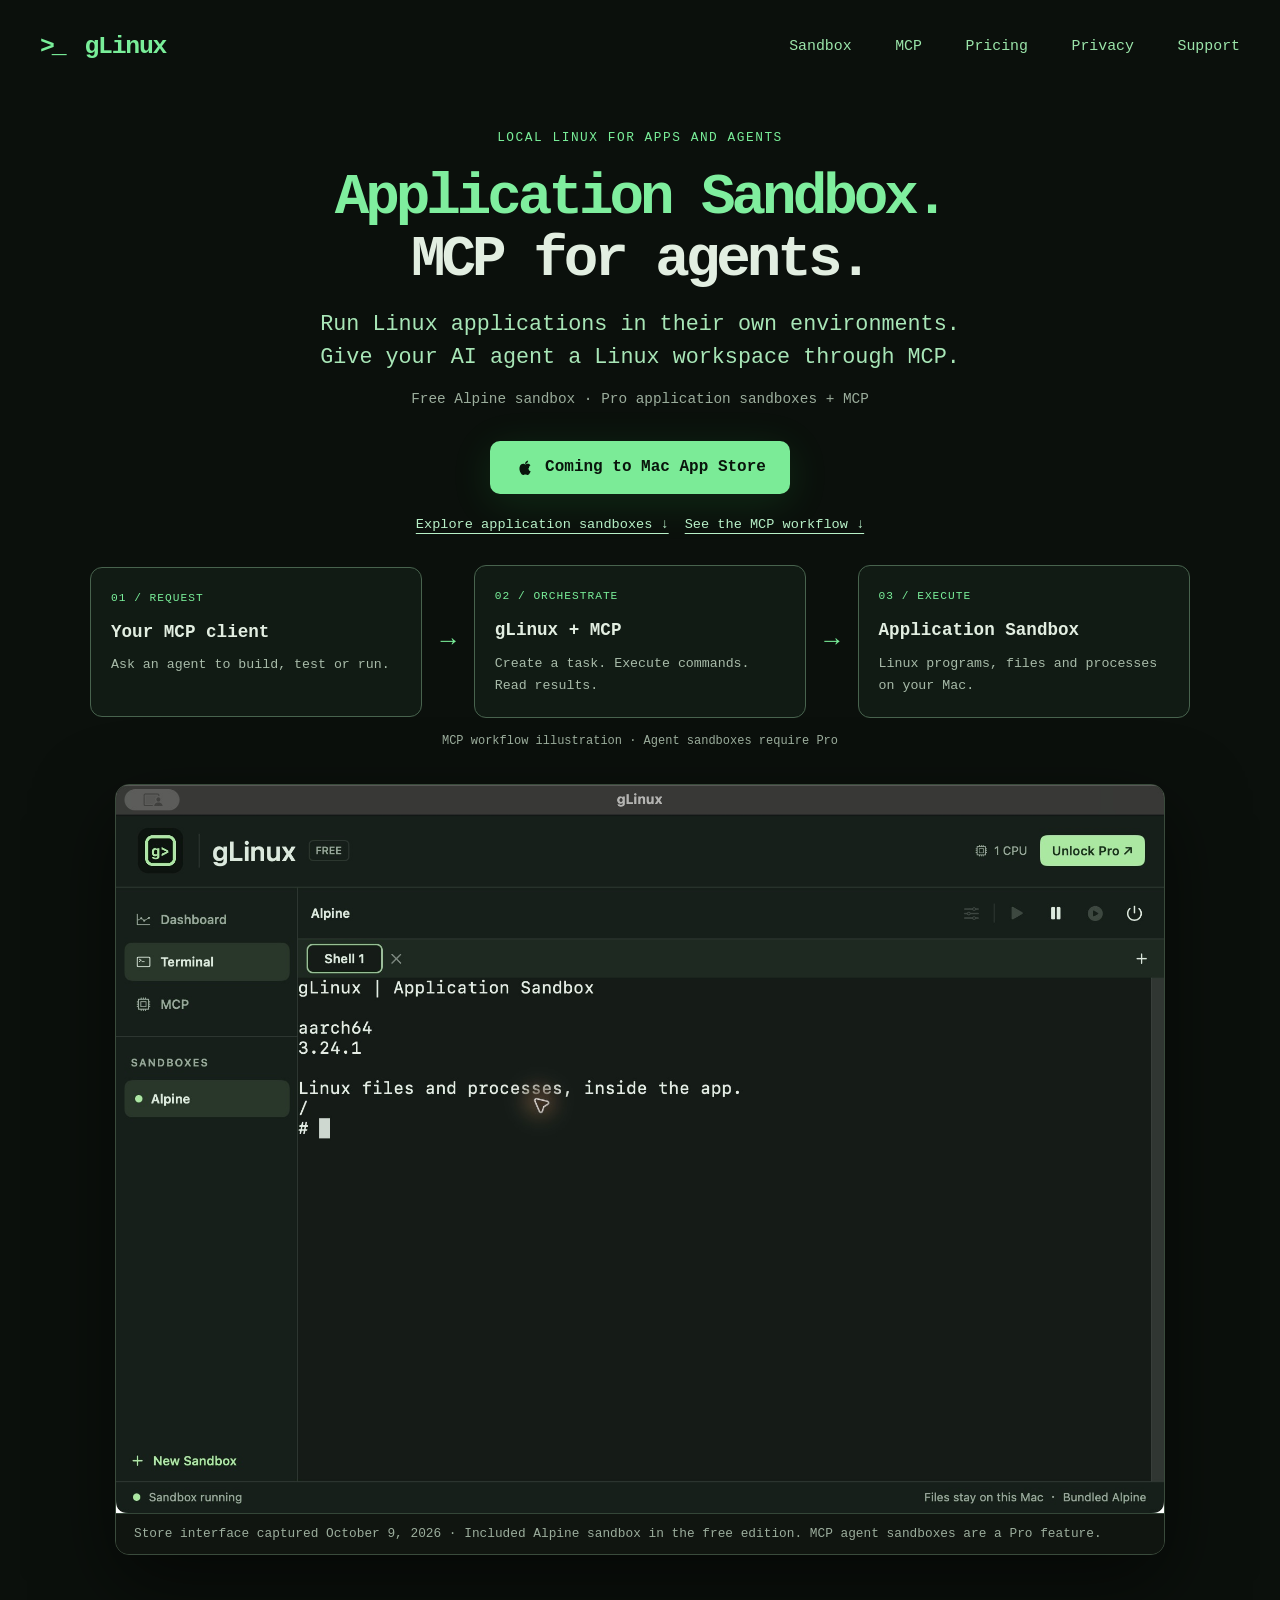
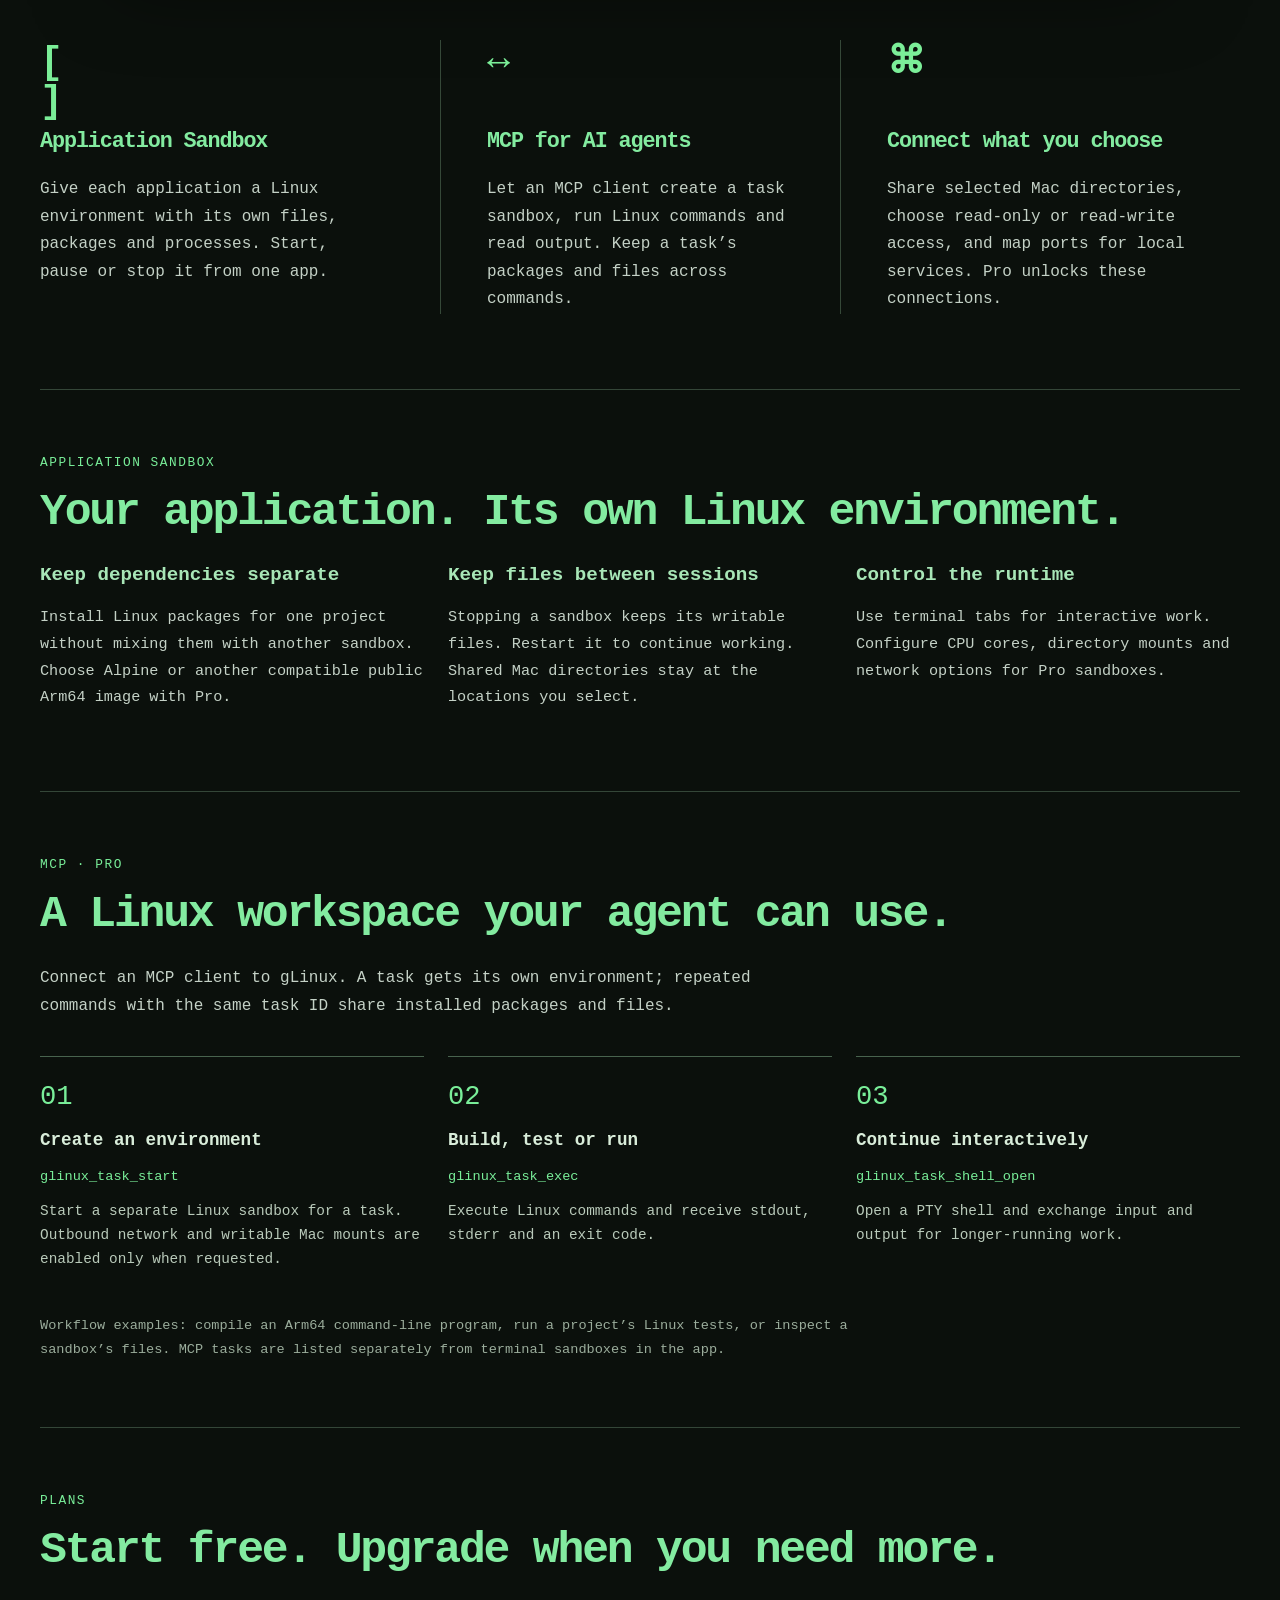
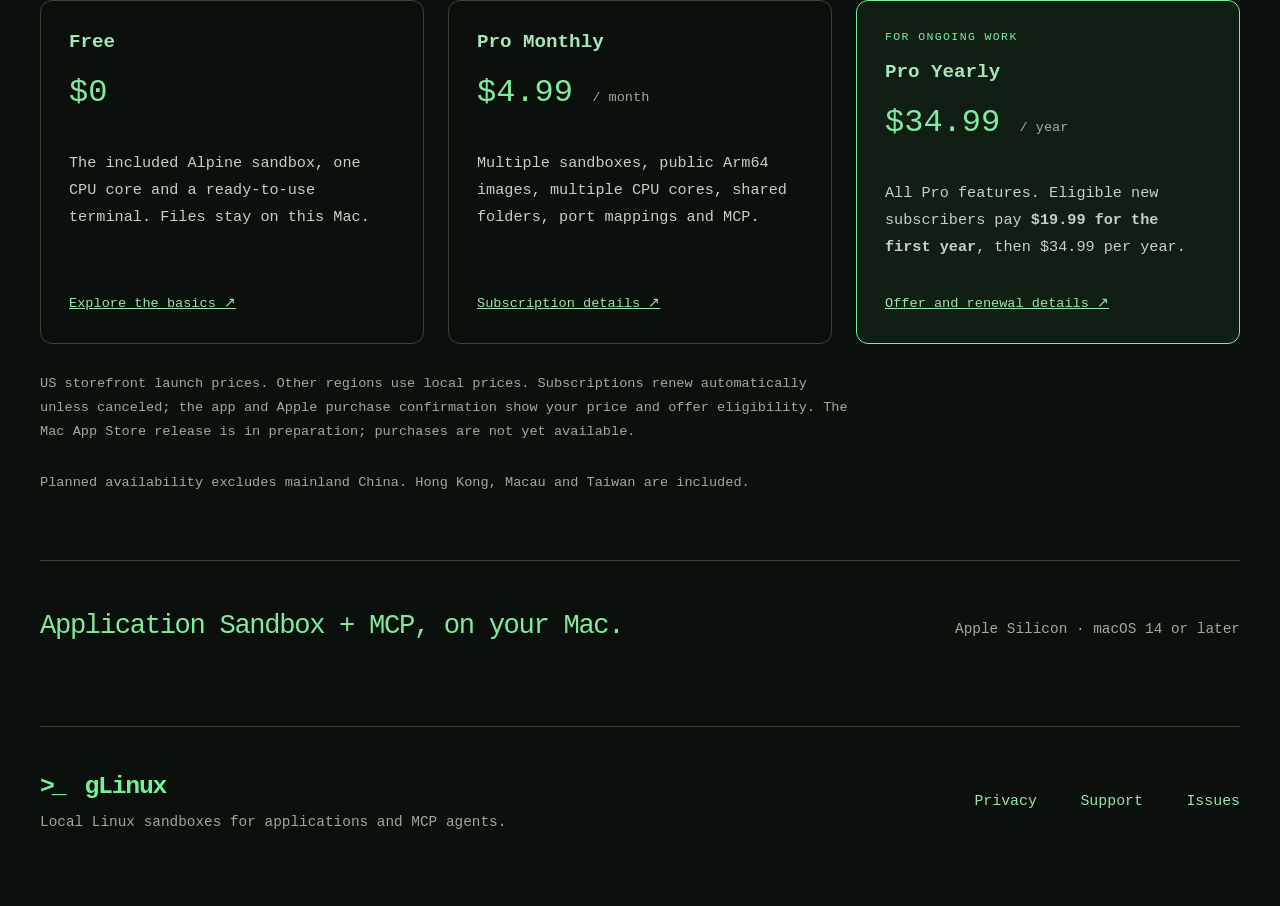
==== index.html @ 3599e4b2 "Highlight application sandboxes and MCP with a current Store screenshot" ====
<!doctype html>
<html lang="en">
<head>
  <meta charset="utf-8">
  <meta name="viewport" content="width=device-width, initial-scale=1">
  <meta name="description" content="Run Linux applications in local sandboxes on your Mac. Connect AI agents through MCP to create environments, execute commands and inspect results.">
  <meta property="og:title" content="gLinux — Application Sandbox + MCP">
  <meta property="og:description" content="Application Sandbox + MCP. Local Linux environments for your applications and AI agents.">
  <meta property="og:type" content="website">
  <meta property="og:image" content="https://sirouni.github.io/glinux-legal/assets/glinux-sandbox-20261009.jpg">
  <title>gLinux — Application Sandbox + MCP</title>
  <link rel="icon" href="assets/glinux-icon.png">
  <link rel="stylesheet" href="landing.css">
</head>
<body>
  <a class="skip" href="#main">Skip to content</a>
  <header class="site-header wrap">
    <a class="brand" href="./" aria-label="gLinux home"><span class="prompt" aria-hidden="true">&gt;_</span> gLinux</a>
    <nav aria-label="Main navigation">
      <a href="#sandbox">Sandbox</a>
      <a href="#mcp">MCP</a>
      <a href="#pricing">Pricing</a>
      <a href="privacy.html">Privacy</a>
      <a href="support.html">Support</a>
    </nav>
  </header>
  <main id="main">
    <section class="hero wrap" aria-labelledby="hero-title">
      <p class="eyebrow">LOCAL LINUX FOR APPS AND AGENTS</p>
      <h1 id="hero-title">Application Sandbox.<br><span class="mcp-emphasis">MCP for agents.</span></h1>
      <p class="hero-subtitle">Run Linux applications in their own environments.<br>Give your AI agent a Linux workspace through MCP.</p>
      <p class="hero-note">Free Alpine sandbox · Pro application sandboxes + MCP</p>
      <span class="store-status" aria-label="Coming to Mac App Store"><svg viewBox="0 0 24 24" aria-hidden="true"><path fill="currentColor" d="M17.1 12.5c0-2 1.6-3 1.7-3.1-.9-1.4-2.4-1.6-2.9-1.6-1.2-.1-2.2.7-2.8.7-.7 0-1.7-.7-2.7-.7-1.4 0-2.8.9-3.5 2.2-1.5 2.6-.4 6.5 1 8.6.7 1 1.5 2 2.5 2 .9 0 1.2-.6 2.6-.6s1.6.6 2.6.6 1.7-.9 2.3-1.9c.8-1.1 1.1-2.2 1.1-2.3-1.5-.6-2.5-2-2.5-3.9ZM15.1 6.6c.6-.7 1.1-1.7 1-2.6-.9.1-1.9.7-2.5 1.4-.6.7-1.1 1.6-1 2.5.9.1 1.9-.5 2.5-1.3Z"/></svg>Coming to Mac App Store</span>
      <div class="hero-actions"><a href="#sandbox">Explore application sandboxes ↓</a><a href="#mcp">See the MCP workflow ↓</a></div>
      <div class="workflow" role="img" aria-label="An MCP client sends requests to gLinux, which runs commands in a task's Linux application sandbox and returns output.">
        <div class="workflow-node"><span>01 / REQUEST</span><strong>Your MCP client</strong><p>Ask an agent to build, test or run.</p></div>
        <span class="workflow-arrow" aria-hidden="true">→</span>
        <div class="workflow-node"><span>02 / ORCHESTRATE</span><strong>gLinux + MCP</strong><p>Create a task. Execute commands. Read results.</p></div>
        <span class="workflow-arrow" aria-hidden="true">→</span>
        <div class="workflow-node"><span>03 / EXECUTE</span><strong>Application Sandbox</strong><p>Linux programs, files and processes on your Mac.</p></div>
      </div>
      <p class="workflow-caption">MCP workflow illustration · Agent sandboxes require Pro</p>
      <figure class="product-window"><img src="assets/glinux-sandbox-20261009.jpg" width="1980" height="1376" alt="gLinux Store interface captured October 9, 2026, with a running Alpine sandbox, terminal tabs, MCP navigation and Linux command output"><figcaption>Store interface captured October 9, 2026 · Included Alpine sandbox in the free edition. MCP agent sandboxes are a Pro feature.</figcaption></figure>
    </section>
    <section id="features" class="features wrap" aria-label="Core capabilities">
      <article><span class="feature-icon" aria-hidden="true">[ ]</span><h2>Application Sandbox</h2><p>Give each application a Linux environment with its own files, packages and processes. Start, pause or stop it from one app.</p></article>
      <article><span class="feature-icon" aria-hidden="true">↔</span><h2>MCP for AI agents</h2><p>Let an MCP client create a task sandbox, run Linux commands and read output. Keep a task’s packages and files across commands.</p></article>
      <article><span class="feature-icon" aria-hidden="true">⌘</span><h2>Connect what you choose</h2><p>Share selected Mac directories, choose read-only or read-write access, and map ports for local services. Pro unlocks these connections.</p></article>
    </section>
    <section id="sandbox" class="section wrap" aria-labelledby="sandbox-title">
      <p class="eyebrow">APPLICATION SANDBOX</p><h2 id="sandbox-title">Your application. Its own Linux environment.</h2>
      <div class="pro-grid">
        <article><h3>Keep dependencies separate</h3><p>Install Linux packages for one project without mixing them with another sandbox. Choose Alpine or another compatible public Arm64 image with Pro.</p></article>
        <article><h3>Keep files between sessions</h3><p>Stopping a sandbox keeps its writable files. Restart it to continue working. Shared Mac directories stay at the locations you select.</p></article>
        <article><h3>Control the runtime</h3><p>Use terminal tabs for interactive work. Configure CPU cores, directory mounts and network options for Pro sandboxes.</p></article>
      </div>
    </section>
    <section id="mcp" class="section wrap" aria-labelledby="mcp-title">
      <p class="eyebrow">MCP · PRO</p><h2 id="mcp-title">A Linux workspace your agent can use.</h2>
      <p class="section-intro">Connect an MCP client to gLinux. A task gets its own environment; repeated commands with the same task ID share installed packages and files.</p>
      <ol class="mcp-steps">
        <li><strong>Create an environment</strong><code>glinux_task_start</code><p>Start a separate Linux sandbox for a task. Outbound network and writable Mac mounts are enabled only when requested.</p></li>
        <li><strong>Build, test or run</strong><code>glinux_task_exec</code><p>Execute Linux commands and receive stdout, stderr and an exit code.</p></li>
        <li><strong>Continue interactively</strong><code>glinux_task_shell_open</code><p>Open a PTY shell and exchange input and output for longer-running work.</p></li>
      </ol>
      <p class="section-note">Workflow examples: compile an Arm64 command-line program, run a project’s Linux tests, or inspect a sandbox’s files. MCP tasks are listed separately from terminal sandboxes in the app.</p>
    </section>
    <section id="pricing" class="section wrap" aria-labelledby="pricing-title">
      <p class="eyebrow">PLANS</p>
      <h2 id="pricing-title">Start free. Upgrade when you need more.</h2>
      <div class="plans">
        <article class="plan"><h3>Free</h3><p class="price">$0</p><p>The included Alpine sandbox, one CPU core and a ready-to-use terminal. Files stay on this Mac.</p><a href="support.html">Explore the basics ↗</a></article>
        <article class="plan"><h3>Pro Monthly</h3><p class="price">$4.99 <span>/ month</span></p><p>Multiple sandboxes, public Arm64 images, multiple CPU cores, shared folders, port mappings and MCP.</p><a href="support.html#subscriptions">Subscription details ↗</a></article>
        <article class="plan recommended"><p class="eyebrow">FOR ONGOING WORK</p><h3>Pro Yearly</h3><p class="price">$34.99 <span>/ year</span></p><p>All Pro features. Eligible new subscribers pay <strong>$19.99 for the first year</strong>, then $34.99 per year.</p><a href="support.html#subscriptions">Offer and renewal details ↗</a></article>
      </div>
      <p class="section-note">US storefront launch prices. Other regions use local prices. Subscriptions renew automatically unless canceled; the app and Apple purchase confirmation show your price and offer eligibility. The Mac App Store release is in preparation; purchases are not yet available.</p>
      <p class="section-note">Planned availability excludes mainland China. Hong Kong, Macau and Taiwan are included.</p>
    </section>

    <section class="closing wrap"><p>Application Sandbox + MCP, on your Mac.</p><span>Apple Silicon · macOS 14 or later</span></section>
  </main>
  <footer class="footer wrap"><div><a class="brand" href="./"><span class="prompt" aria-hidden="true">&gt;_</span> gLinux</a><p>Local Linux sandboxes for applications and MCP agents.</p></div><nav aria-label="Footer navigation"><a href="privacy.html">Privacy</a><a href="support.html">Support</a><a href="https://github.com/sirouni/glinux-legal/issues">Issues</a></nav></footer>
</body>
</html>
---- landing.css ----
:root{color-scheme:dark;font-family:ui-monospace,SFMono-Regular,Menlo,Monaco,Consolas,"Liberation Mono",monospace;background:#0b100c;color:#e2eee1;scroll-behavior:smooth}*{box-sizing:border-box}body{margin:0;min-width:320px}a{color:inherit}a:focus-visible{outline:2px solid #76ec94;outline-offset:5px;border-radius:2px}.wrap{width:min(1320px,calc(100% - 80px));margin-inline:auto}.skip{position:absolute;top:-100px;left:16px;z-index:10;background:#7dec97;color:#0b100c;padding:10px}.skip:focus{top:16px}.site-header{height:92px;display:flex;align-items:center;justify-content:space-between}.brand{font-size:1.55rem;font-weight:800;letter-spacing:-.05em;text-decoration:none;color:#79ee99;white-space:nowrap}.prompt{letter-spacing:-.13em;margin-right:.3em}.site-header nav,.footer nav{display:flex;gap:clamp(22px,3.4vw,54px);align-items:center}.site-header nav a,.footer nav a{color:#9be5aa;text-decoration:none;font-size:.93rem}.site-header nav a:hover,.footer nav a:hover{text-decoration:underline}.hero{text-align:center;padding-top:104px}.hero h1{color:#7fee9e;font-size:clamp(3.2rem,6vw,6rem);line-height:1.08;letter-spacing:-.07em;margin:0;font-weight:800}.hero-subtitle{color:#a8e6b7;font-size:clamp(1.05rem,1.7vw,1.5rem);line-height:1.5;margin:24px 0 35px}.store-status{display:inline-flex;align-items:center;gap:10px;padding:16px 24px;border-radius:10px;background:#7beb97;color:#09150c;font-size:1rem;font-weight:700;box-shadow:0 8px 40px #2cdc5422}.store-status svg{width:21px;height:21px}.product-window{margin:64px auto 0;width:min(1050px,100%);border:1px solid #3a4b3c;border-radius:14px;overflow:hidden;background:#201e19;box-shadow:0 28px 80px #0008}.product-window img{display:block;width:100%;height:auto}.features{display:grid;grid-template-columns:repeat(3,1fr);gap:0;margin-top:130px;margin-bottom:120px}.features article{padding:4px 46px 0 0;min-height:265px}.features article+article{border-left:1px solid #354838;padding-left:46px}.feature-icon{display:block;width:52px;height:52px;color:#7bee98;font-size:2.4rem;line-height:1;font-weight:700;margin-bottom:33px}.feature-icon.apple{font-family:-apple-system,BlinkMacSystemFont,sans-serif}.features h2{font-size:clamp(1.3rem,1.7vw,1.8rem);line-height:1.2;color:#83eba0;letter-spacing:-.05em;margin:0 0 21px}.features p{color:#c4d1c6;font-size:1rem;line-height:1.72;margin:0;max-width:34ch}.closing{border-top:1px solid #344638;padding:49px 0 85px;display:flex;justify-content:space-between;align-items:baseline;gap:20px}.closing p{font-size:1.7rem;letter-spacing:-.05em;color:#82e99d;margin:0}.closing span{color:#9bad9c;font-size:.9rem}.footer{border-top:1px solid #344638;padding:45px 0 75px;display:flex;justify-content:space-between;gap:30px}.footer p{color:#9aaa9b;font-size:.9rem;margin:14px 0 0}@media(max-width:760px){.wrap{width:min(100% - 36px,600px)}.site-header{height:auto;padding-top:26px;gap:20px;align-items:flex-start;flex-wrap:wrap}.site-header nav{gap:20px;flex-wrap:wrap}.site-header nav a{font-size:.82rem}.brand{font-size:1.3rem}.hero{padding-top:80px}.hero h1{font-size:clamp(2.45rem,11vw,4.2rem)}.hero-subtitle{margin:24px auto 28px;max-width:30ch}.store-status{font-size:.85rem;padding:13px 16px}.product-window{margin-top:46px;border-radius:9px}.features{grid-template-columns:1fr;margin-top:75px;margin-bottom:60px}.features article,.features article+article{border:0;border-top:1px solid #344638;padding:30px 0;min-height:0}.feature-icon{margin-bottom:16px}.features h2{margin-bottom:12px}.features p{max-width:55ch}.closing{display:block;padding:35px 0 65px}.closing p{font-size:1.35rem;margin-bottom:12px}.footer{padding:30px 0 55px;display:block}.footer nav{margin-top:30px;gap:25px;flex-wrap:wrap}}@media(prefers-reduced-motion:reduce){:root{scroll-behavior:auto}}

.product-window figcaption{padding:11px 18px;background:#101510;border-top:1px solid #344638;text-align:left;color:#9bad9c;font-size:.8rem;line-height:1.4}.product-window figcaption code{color:#bce8c5}

.hero-note{color:#9bad9c;font-size:.9rem;line-height:1.6;margin:-15px 0 30px}
.section{padding:65px 0;border-top:1px solid #344638}
.eyebrow{color:#79ee99;font-size:.8rem;letter-spacing:.12em;margin:0 0 16px}
.section>h2{font-size:clamp(1.8rem,3.5vw,3rem);line-height:1.2;letter-spacing:-.05em;color:#83eba0;margin:0 0 22px}
.section-intro{max-width:75ch;color:#c4d1c6;line-height:1.75;margin:0 0 36px}
.pro-grid,.plans{display:grid;grid-template-columns:repeat(3,minmax(0,1fr));gap:24px}
.pro-grid h3,.plan h3{font-size:1.2rem;color:#a8e6b7;line-height:1.4;margin:0 0 16px}
.pro-grid p,.plan p{color:#c4d1c6;line-height:1.75;font-size:.95rem}
.section-note{color:#9bad9c;font-size:.85rem;line-height:1.75;max-width:100ch;margin:28px 0 0}
.plan{border:1px solid #344638;border-radius:12px;padding:28px;display:flex;flex-direction:column}
.plan.recommended{border-color:#79ee99;background:#111e14}
.plan .price{font-size:2rem;color:#83eba0;line-height:1.3;margin:0 0 22px}
.price span{font-size:.85rem;color:#9bad9c;white-space:nowrap}
.plan a{color:#9be5aa;line-height:1.6;margin-top:auto;padding-top:18px;font-size:.85rem}
.plan .eyebrow{color:#79ee99;font-size:.72rem;line-height:1.4;margin:0 0 14px}
@media(max-width:900px){.plans{grid-template-columns:1fr}.plan{max-width:none}}
@media(max-width:760px){.section{padding:45px 0}.pro-grid{grid-template-columns:1fr;gap:18px}.plan{padding:24px}.hero-note{max-width:32ch;margin:-8px auto 28px}.site-header nav{gap:16px}}

.hero{padding-top:72px}.hero h1{font-size:clamp(2.8rem,5.2vw,5.4rem)}.mcp-emphasis{color:#e2eee1}.hero .eyebrow{margin-bottom:22px}
.hero-actions{display:flex;justify-content:center;flex-wrap:wrap;gap:16px;margin:28px 0 0}.hero-actions a{color:#b8f1c8;font-size:.85rem;text-underline-offset:5px;line-height:1.6}
.workflow{display:grid;grid-template-columns:1fr auto 1fr auto 1fr;gap:18px;align-items:center;text-align:left;margin:55px auto 0;width:min(1100px,100%)}
.workflow-node{border:1px solid #48634e;border-radius:12px;padding:23px;background:#111b14;min-height:165px}.workflow-node>span{color:#79ee99;font-size:.7rem;letter-spacing:.09em}.workflow-node strong{display:block;color:#e2eee1;font-size:1.1rem;line-height:1.4;margin:14px 0 10px}.workflow-node p{color:#a8bba9;font-size:.83rem;line-height:1.65;margin:0}.workflow-arrow{color:#79ee99;font-size:1.6rem}.workflow-caption{font-size:.75rem;color:#9bad9c;margin:16px 0 0}
.product-window{margin-top:36px}.features{margin-top:85px;margin-bottom:75px}
.mcp-steps{list-style:none;padding:0;display:grid;grid-template-columns:repeat(3,minmax(0,1fr));gap:24px;counter-reset:steps}.mcp-steps li{counter-increment:steps;border-top:1px solid #48634e;padding-top:24px}.mcp-steps li::before{content:'0' counter(steps);display:block;color:#79ee99;font-size:1.7rem;margin-bottom:15px}.mcp-steps strong{display:block;font-size:1.1rem;color:#d9edda;line-height:1.5}.mcp-steps code{display:block;margin-top:16px;font-size:.85rem;color:#79ee99;overflow-wrap:anywhere}.mcp-steps p{color:#b9caba;font-size:.9rem;line-height:1.7}
@media(max-width:760px){.hero{padding-top:64px}.hero h1{font-size:clamp(2rem,9vw,3.8rem)}.workflow{grid-template-columns:1fr;gap:12px;margin-top:38px}.workflow-node{min-height:0;padding:20px}.workflow-arrow{text-align:center;transform:rotate(90deg)}.mcp-steps{grid-template-columns:1fr}.hero-subtitle{font-size:1rem}.hero-actions a{font-size:.8rem}}

@media(min-width:761px){.hero{padding-top:38px}.hero h1{font-size:clamp(2.8rem,4.5vw,4.8rem)}.hero-subtitle{margin:18px 0 28px}.hero-actions{margin-top:20px}.workflow{margin-top:30px}.workflow-node{min-height:150px;padding:20px}}
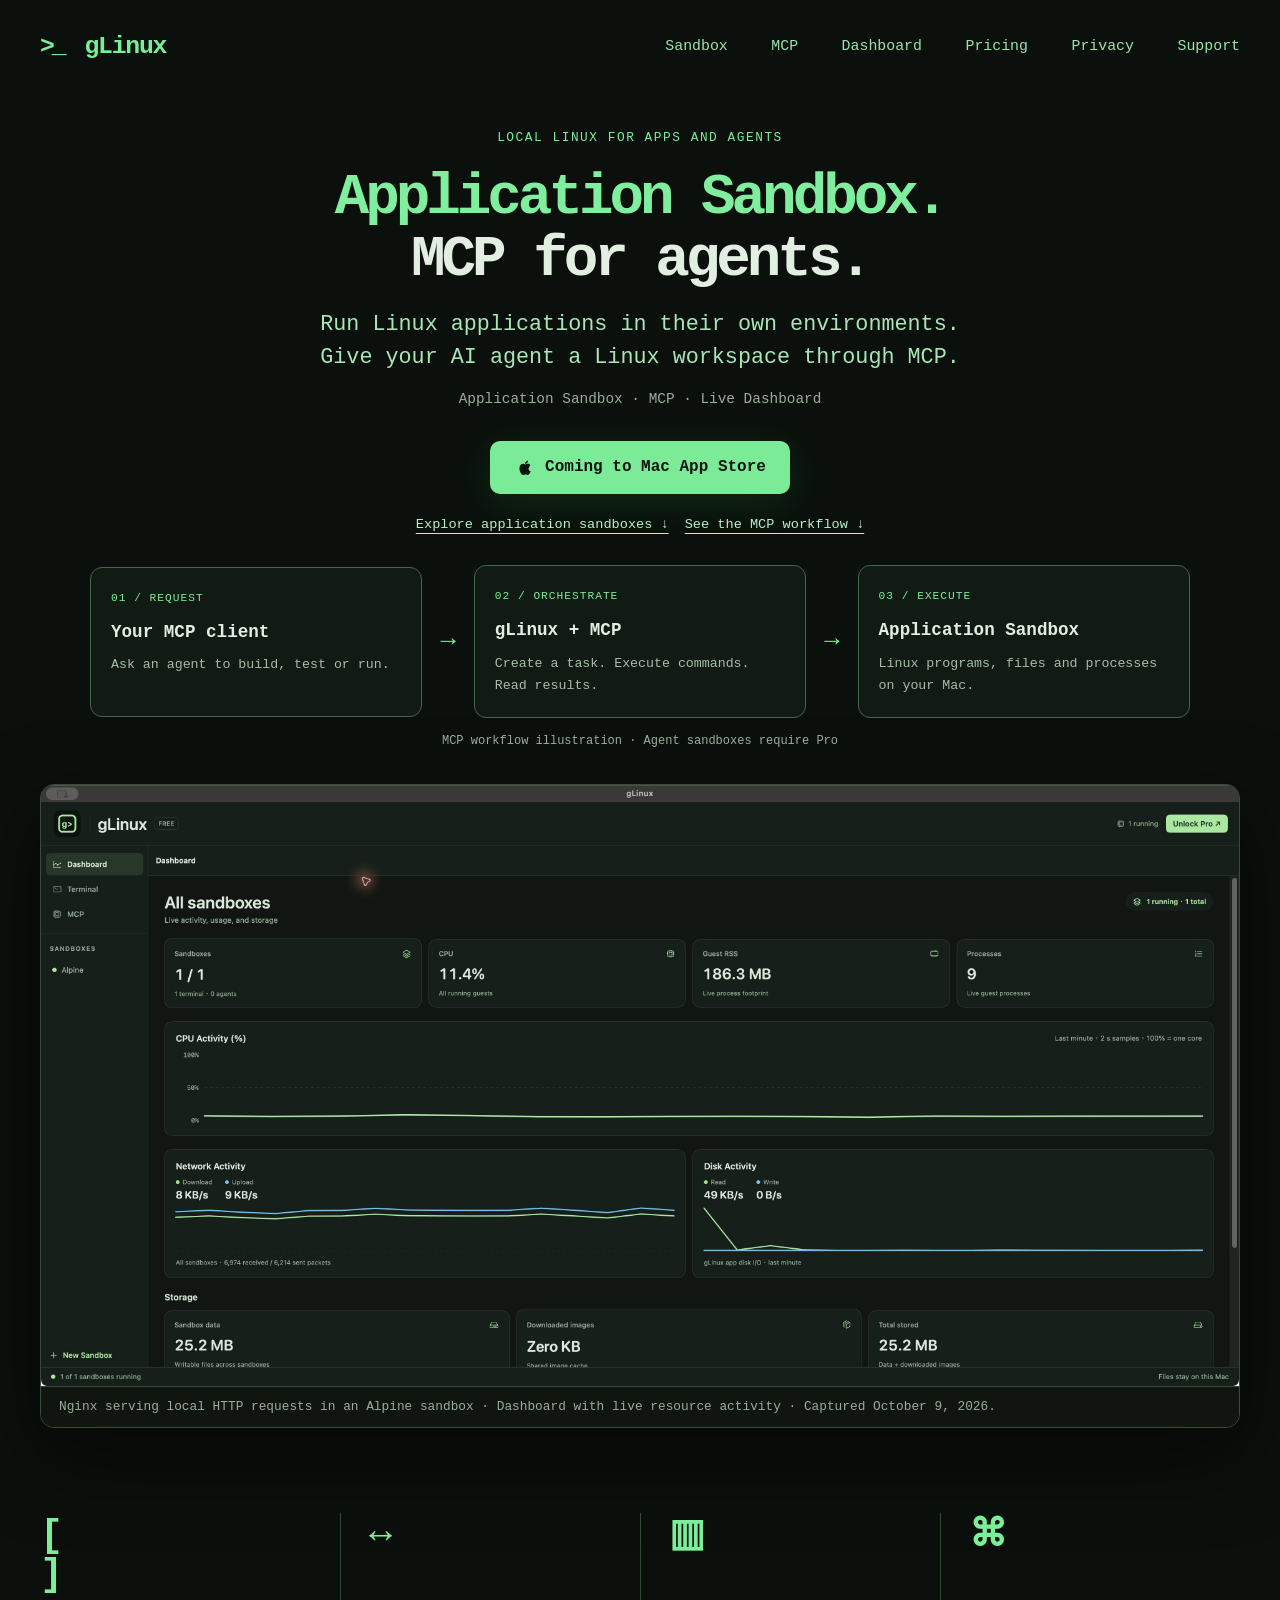
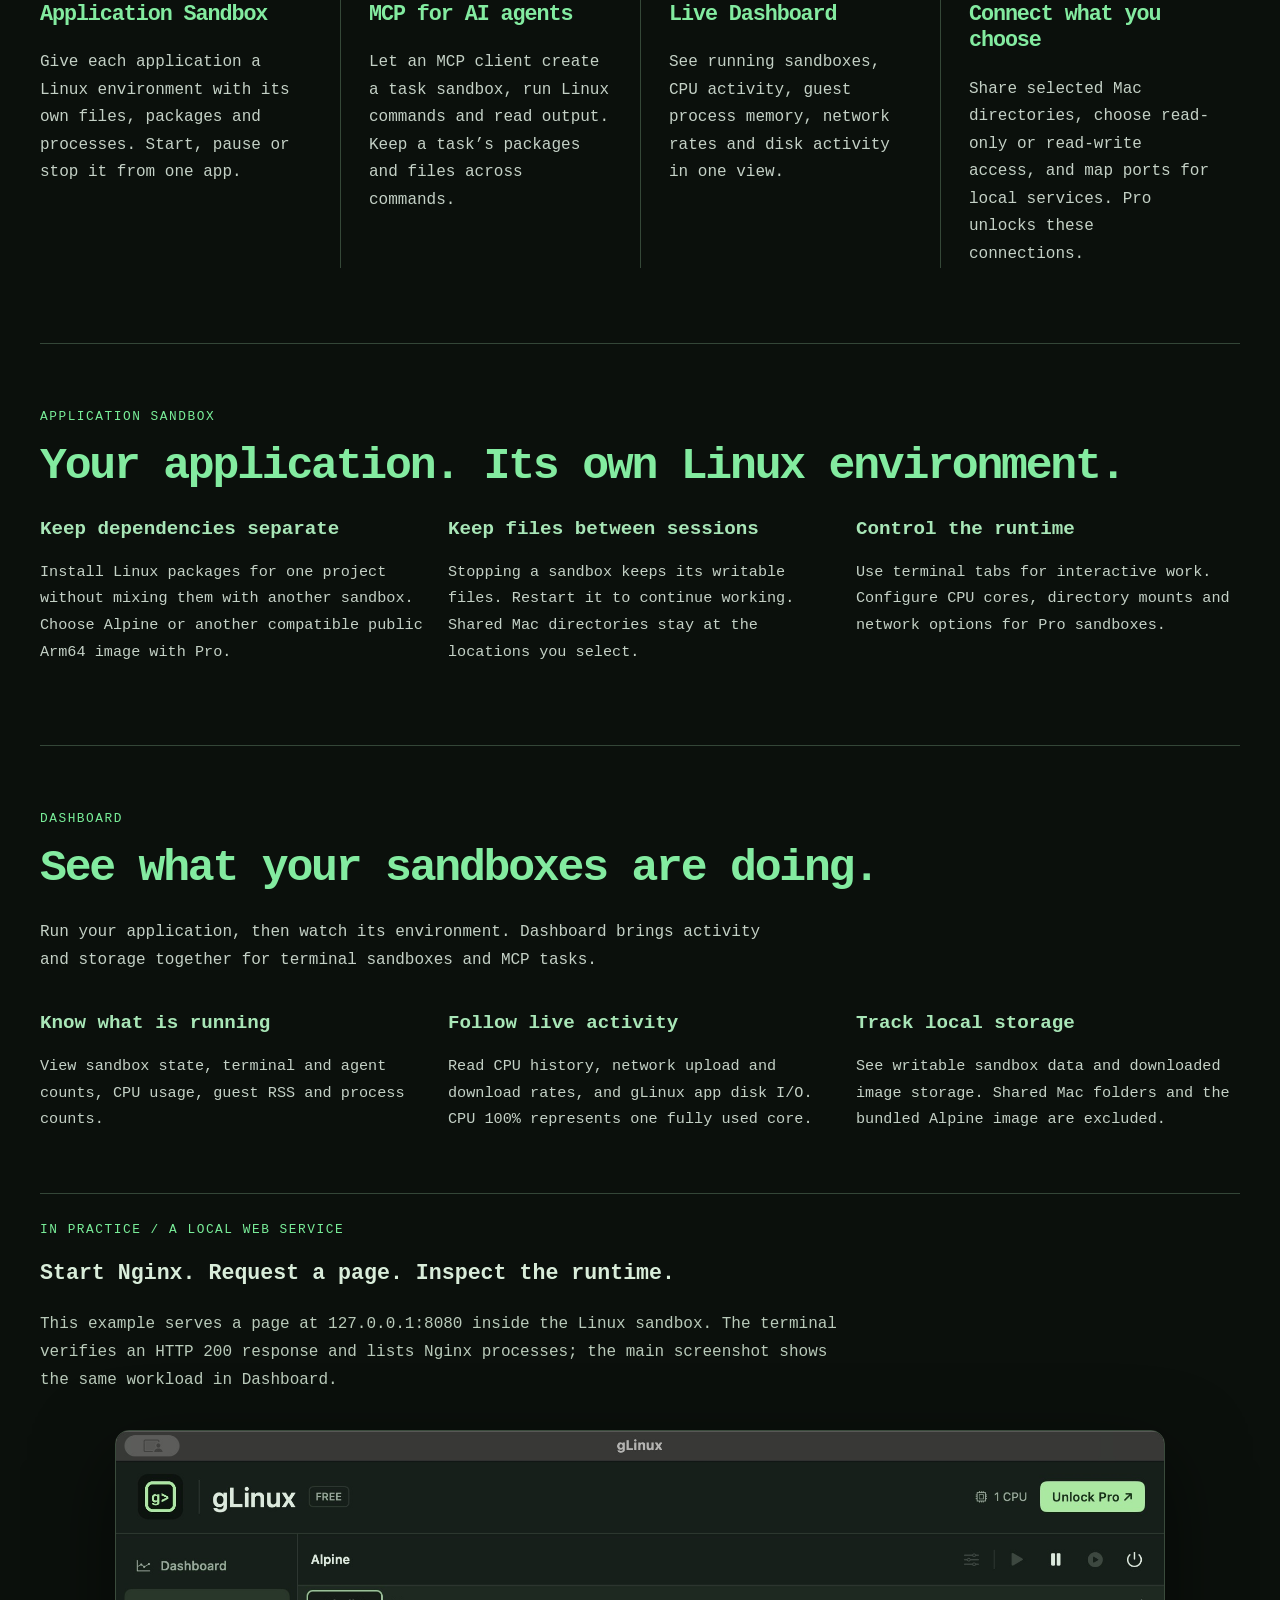
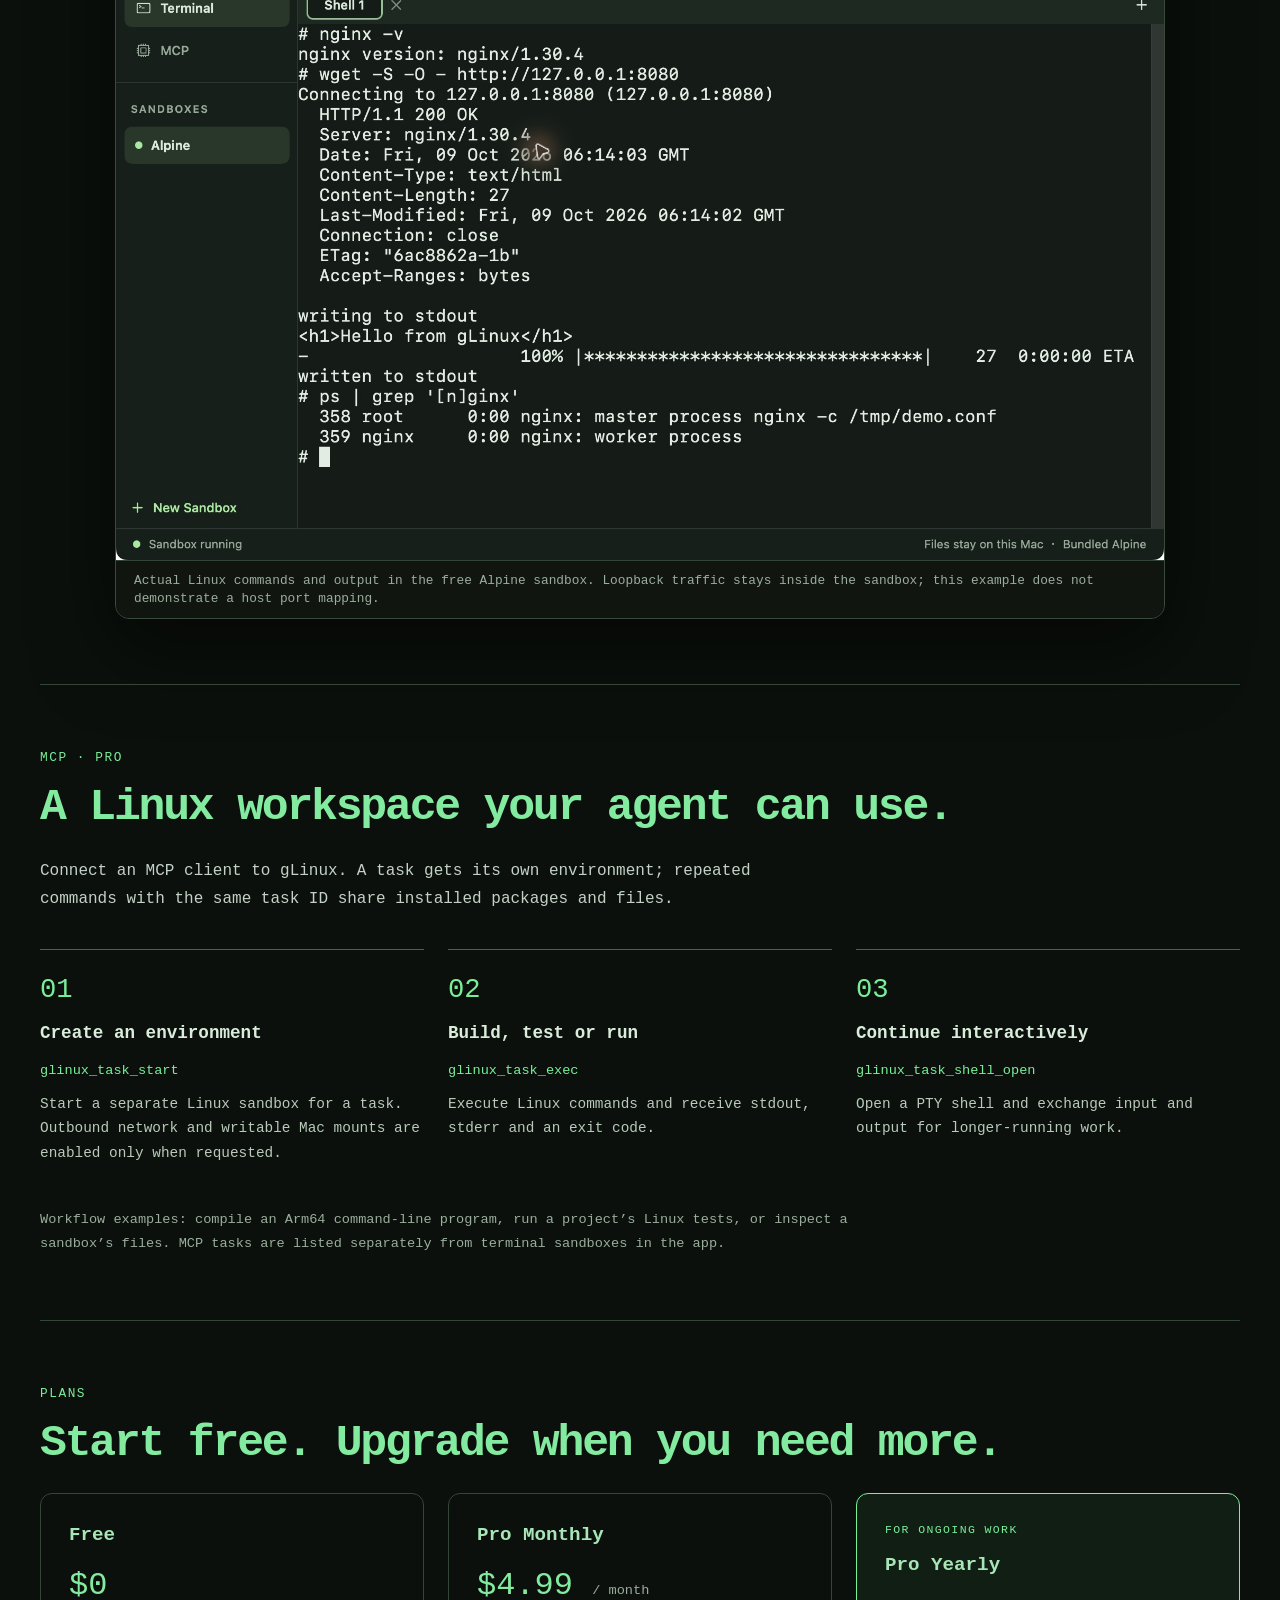
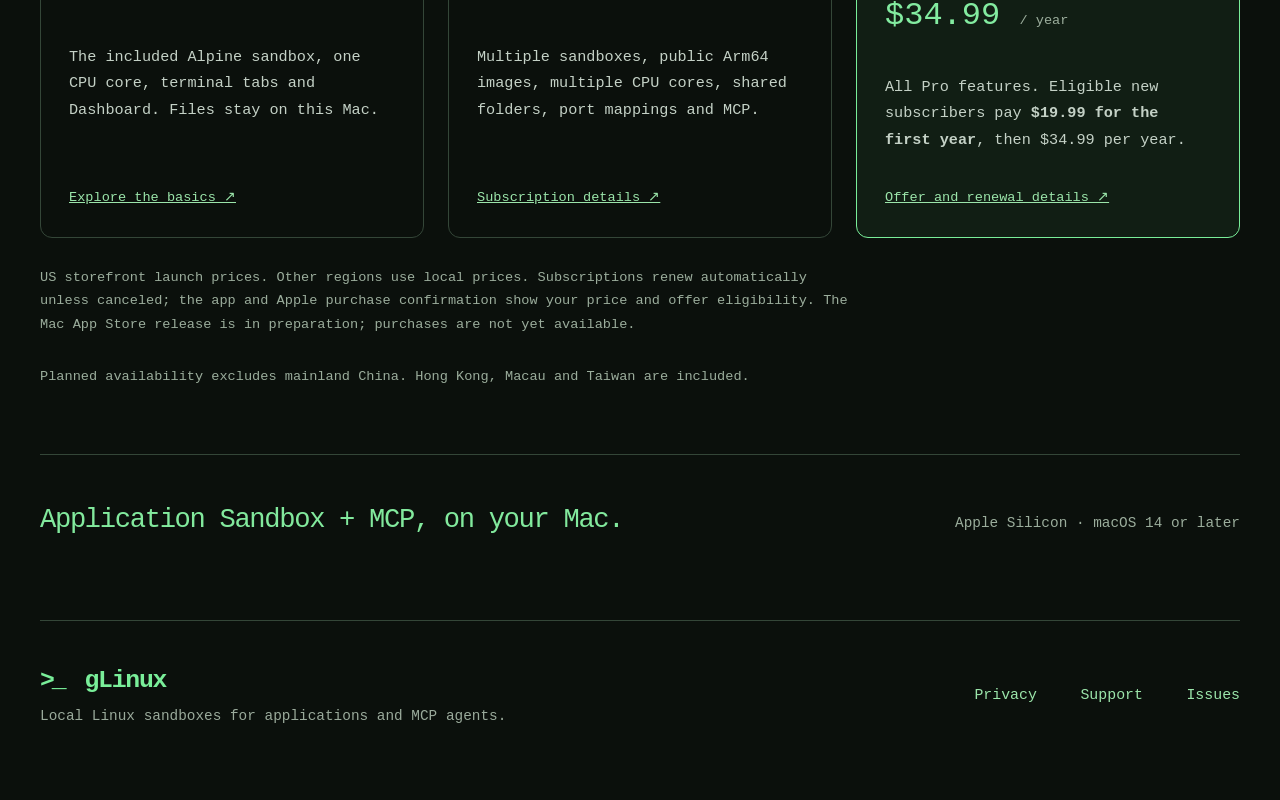
==== commit e4ab676c: "Show a real web service workload and highlight Dashboard" ====
--- a/index.html
+++ b/index.html
@@ -3,11 +3,11 @@
 <head>
   <meta charset="utf-8">
   <meta name="viewport" content="width=device-width, initial-scale=1">
-  <meta name="description" content="Run Linux applications in local sandboxes on your Mac. Connect AI agents through MCP to create environments, execute commands and inspect results.">
+  <meta name="description" content="Run Linux applications in local sandboxes on your Mac. Connect AI agents through MCP and watch sandbox resource activity in Dashboard.">
   <meta property="og:title" content="gLinux — Application Sandbox + MCP">
-  <meta property="og:description" content="Application Sandbox + MCP. Local Linux environments for your applications and AI agents.">
+  <meta property="og:description" content="Application Sandbox + MCP + Dashboard. Run applications, connect agents and see live resource activity.">
   <meta property="og:type" content="website">
-  <meta property="og:image" content="https://sirouni.github.io/glinux-legal/assets/glinux-sandbox-20261009.jpg">
+  <meta property="og:image" content="https://sirouni.github.io/glinux-legal/assets/glinux-dashboard-web-20261009.jpg">
   <title>gLinux — Application Sandbox + MCP</title>
   <link rel="icon" href="assets/glinux-icon.png">
   <link rel="stylesheet" href="landing.css">
@@ -19,6 +19,7 @@
     <nav aria-label="Main navigation">
       <a href="#sandbox">Sandbox</a>
       <a href="#mcp">MCP</a>
+      <a href="#dashboard">Dashboard</a>
       <a href="#pricing">Pricing</a>
       <a href="privacy.html">Privacy</a>
       <a href="support.html">Support</a>
@@ -29,7 +30,7 @@
       <p class="eyebrow">LOCAL LINUX FOR APPS AND AGENTS</p>
       <h1 id="hero-title">Application Sandbox.<br><span class="mcp-emphasis">MCP for agents.</span></h1>
       <p class="hero-subtitle">Run Linux applications in their own environments.<br>Give your AI agent a Linux workspace through MCP.</p>
-      <p class="hero-note">Free Alpine sandbox · Pro application sandboxes + MCP</p>
+      <p class="hero-note">Application Sandbox · MCP · Live Dashboard</p>
       <span class="store-status" aria-label="Coming to Mac App Store"><svg viewBox="0 0 24 24" aria-hidden="true"><path fill="currentColor" d="M17.1 12.5c0-2 1.6-3 1.7-3.1-.9-1.4-2.4-1.6-2.9-1.6-1.2-.1-2.2.7-2.8.7-.7 0-1.7-.7-2.7-.7-1.4 0-2.8.9-3.5 2.2-1.5 2.6-.4 6.5 1 8.6.7 1 1.5 2 2.5 2 .9 0 1.2-.6 2.6-.6s1.6.6 2.6.6 1.7-.9 2.3-1.9c.8-1.1 1.1-2.2 1.1-2.3-1.5-.6-2.5-2-2.5-3.9ZM15.1 6.6c.6-.7 1.1-1.7 1-2.6-.9.1-1.9.7-2.5 1.4-.6.7-1.1 1.6-1 2.5.9.1 1.9-.5 2.5-1.3Z"/></svg>Coming to Mac App Store</span>
       <div class="hero-actions"><a href="#sandbox">Explore application sandboxes ↓</a><a href="#mcp">See the MCP workflow ↓</a></div>
       <div class="workflow" role="img" aria-label="An MCP client sends requests to gLinux, which runs commands in a task's Linux application sandbox and returns output.">
@@ -40,11 +41,12 @@
         <div class="workflow-node"><span>03 / EXECUTE</span><strong>Application Sandbox</strong><p>Linux programs, files and processes on your Mac.</p></div>
       </div>
       <p class="workflow-caption">MCP workflow illustration · Agent sandboxes require Pro</p>
-      <figure class="product-window"><img src="assets/glinux-sandbox-20261009.jpg" width="1980" height="1376" alt="gLinux Store interface captured October 9, 2026, with a running Alpine sandbox, terminal tabs, MCP navigation and Linux command output"><figcaption>Store interface captured October 9, 2026 · Included Alpine sandbox in the free edition. MCP agent sandboxes are a Pro feature.</figcaption></figure>
+      <figure id="product-overview" class="product-window"><a href="assets/glinux-dashboard-web-20261009.jpg" aria-label="Open full-size Dashboard screenshot"><img src="assets/glinux-dashboard-web-20261009.jpg" width="3840" height="1928" alt="gLinux Dashboard showing sandbox count, CPU activity, guest process memory and processes while an Alpine sandbox runs Nginx"></a><figcaption>Nginx serving local HTTP requests in an Alpine sandbox · Dashboard with live resource activity · Captured October 9, 2026.</figcaption></figure>
     </section>
     <section id="features" class="features wrap" aria-label="Core capabilities">
       <article><span class="feature-icon" aria-hidden="true">[ ]</span><h2>Application Sandbox</h2><p>Give each application a Linux environment with its own files, packages and processes. Start, pause or stop it from one app.</p></article>
       <article><span class="feature-icon" aria-hidden="true">↔</span><h2>MCP for AI agents</h2><p>Let an MCP client create a task sandbox, run Linux commands and read output. Keep a task’s packages and files across commands.</p></article>
+      <article><span class="feature-icon" aria-hidden="true">▥</span><h2>Live Dashboard</h2><p>See running sandboxes, CPU activity, guest process memory, network rates and disk activity in one view.</p></article>
       <article><span class="feature-icon" aria-hidden="true">⌘</span><h2>Connect what you choose</h2><p>Share selected Mac directories, choose read-only or read-write access, and map ports for local services. Pro unlocks these connections.</p></article>
     </section>
     <section id="sandbox" class="section wrap" aria-labelledby="sandbox-title">
@@ -53,6 +55,20 @@
         <article><h3>Keep dependencies separate</h3><p>Install Linux packages for one project without mixing them with another sandbox. Choose Alpine or another compatible public Arm64 image with Pro.</p></article>
         <article><h3>Keep files between sessions</h3><p>Stopping a sandbox keeps its writable files. Restart it to continue working. Shared Mac directories stay at the locations you select.</p></article>
         <article><h3>Control the runtime</h3><p>Use terminal tabs for interactive work. Configure CPU cores, directory mounts and network options for Pro sandboxes.</p></article>
+      </div>
+    </section>
+    <section id="dashboard" class="section wrap" aria-labelledby="dashboard-title">
+      <p class="eyebrow">DASHBOARD</p><h2 id="dashboard-title">See what your sandboxes are doing.</h2>
+      <p class="section-intro">Run your application, then watch its environment. Dashboard brings activity and storage together for terminal sandboxes and MCP tasks.</p>
+      <div class="pro-grid">
+        <article><h3>Know what is running</h3><p>View sandbox state, terminal and agent counts, CPU usage, guest RSS and process counts.</p></article>
+        <article><h3>Follow live activity</h3><p>Read CPU history, network upload and download rates, and gLinux app disk I/O. CPU 100% represents one fully used core.</p></article>
+        <article><h3>Track local storage</h3><p>See writable sandbox data and downloaded image storage. Shared Mac folders and the bundled Alpine image are excluded.</p></article>
+      </div>
+      <div class="scenario">
+        <p class="eyebrow">IN PRACTICE / A LOCAL WEB SERVICE</p><h3>Start Nginx. Request a page. Inspect the runtime.</h3>
+        <p>This example serves a page at 127.0.0.1:8080 inside the Linux sandbox. The terminal verifies an HTTP 200 response and lists Nginx processes; the main screenshot shows the same workload in Dashboard.</p>
+        <figure class="product-window"><img src="assets/glinux-nginx-terminal-20261009.jpg" width="1980" height="1376" loading="lazy" alt="gLinux terminal running Nginx and requesting a local page, with HTTP 200 response and live Nginx master and worker processes"><figcaption>Actual Linux commands and output in the free Alpine sandbox. Loopback traffic stays inside the sandbox; this example does not demonstrate a host port mapping.</figcaption></figure>
       </div>
     </section>
     <section id="mcp" class="section wrap" aria-labelledby="mcp-title">
@@ -69,7 +85,7 @@
       <p class="eyebrow">PLANS</p>
       <h2 id="pricing-title">Start free. Upgrade when you need more.</h2>
       <div class="plans">
-        <article class="plan"><h3>Free</h3><p class="price">$0</p><p>The included Alpine sandbox, one CPU core and a ready-to-use terminal. Files stay on this Mac.</p><a href="support.html">Explore the basics ↗</a></article>
+        <article class="plan"><h3>Free</h3><p class="price">$0</p><p>The included Alpine sandbox, one CPU core, terminal tabs and Dashboard. Files stay on this Mac.</p><a href="support.html">Explore the basics ↗</a></article>
         <article class="plan"><h3>Pro Monthly</h3><p class="price">$4.99 <span>/ month</span></p><p>Multiple sandboxes, public Arm64 images, multiple CPU cores, shared folders, port mappings and MCP.</p><a href="support.html#subscriptions">Subscription details ↗</a></article>
         <article class="plan recommended"><p class="eyebrow">FOR ONGOING WORK</p><h3>Pro Yearly</h3><p class="price">$34.99 <span>/ year</span></p><p>All Pro features. Eligible new subscribers pay <strong>$19.99 for the first year</strong>, then $34.99 per year.</p><a href="support.html#subscriptions">Offer and renewal details ↗</a></article>
       </div>
--- a/landing.css
+++ b/landing.css
@@ -29,3 +29,10 @@
 @media(max-width:760px){.hero{padding-top:64px}.hero h1{font-size:clamp(2rem,9vw,3.8rem)}.workflow{grid-template-columns:1fr;gap:12px;margin-top:38px}.workflow-node{min-height:0;padding:20px}.workflow-arrow{text-align:center;transform:rotate(90deg)}.mcp-steps{grid-template-columns:1fr}.hero-subtitle{font-size:1rem}.hero-actions a{font-size:.8rem}}
 
 @media(min-width:761px){.hero{padding-top:38px}.hero h1{font-size:clamp(2.8rem,4.5vw,4.8rem)}.hero-subtitle{margin:18px 0 28px}.hero-actions{margin-top:20px}.workflow{margin-top:30px}.workflow-node{min-height:150px;padding:20px}}
+
+.features{grid-template-columns:repeat(4,minmax(0,1fr))}.features article{padding-right:28px}.features article+article{padding-left:28px}
+.scenario{margin-top:45px;padding-top:28px;border-top:1px solid #344638}.scenario>h3{color:#d9edda;font-size:1.35rem;line-height:1.4}.scenario>p:not(.eyebrow){color:#b9caba;line-height:1.75;max-width:85ch}
+@media(max-width:1050px) and (min-width:761px){.features{grid-template-columns:repeat(2,minmax(0,1fr));gap:35px}.features article,.features article+article{padding:0;border:0}}
+@media(max-width:760px){.features{grid-template-columns:1fr}.features article,.features article+article{padding:30px 0;border:0;border-top:1px solid #344638}}
+
+.hero .product-window{width:min(1240px,100%)}
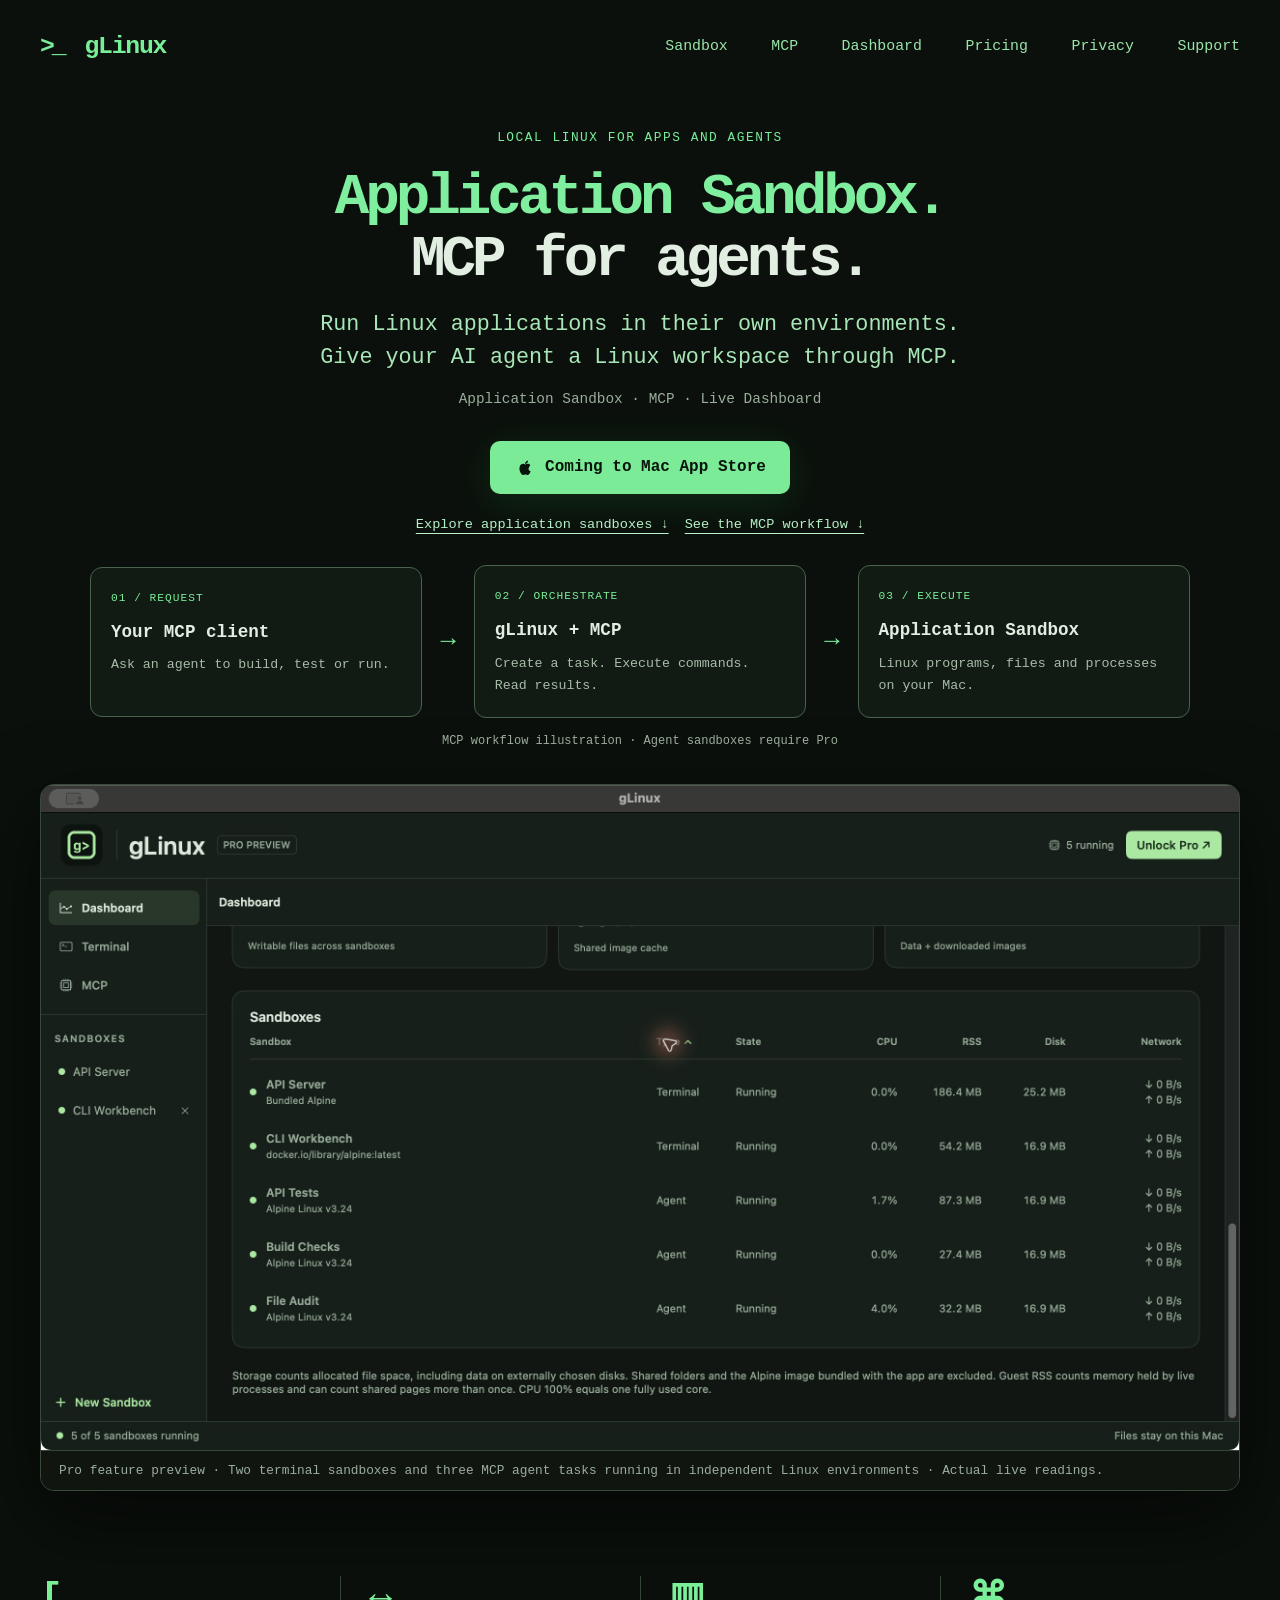
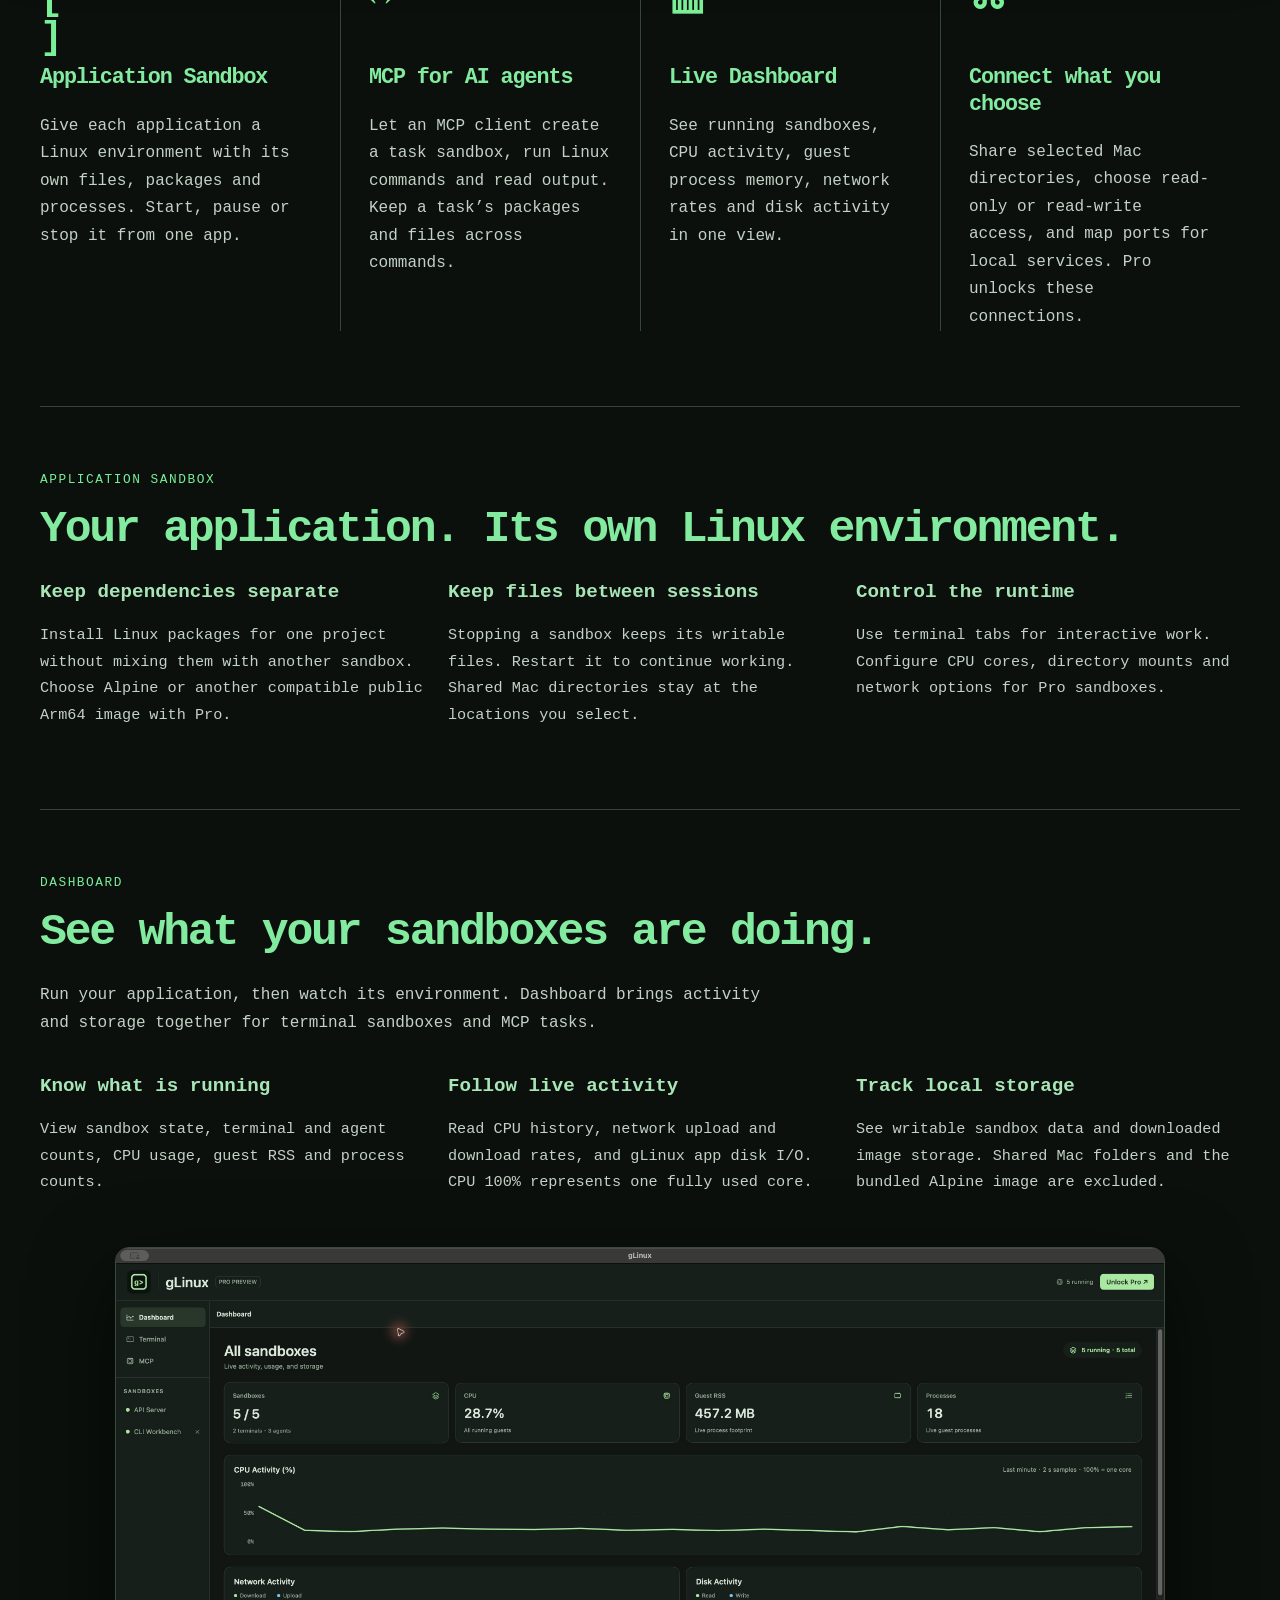
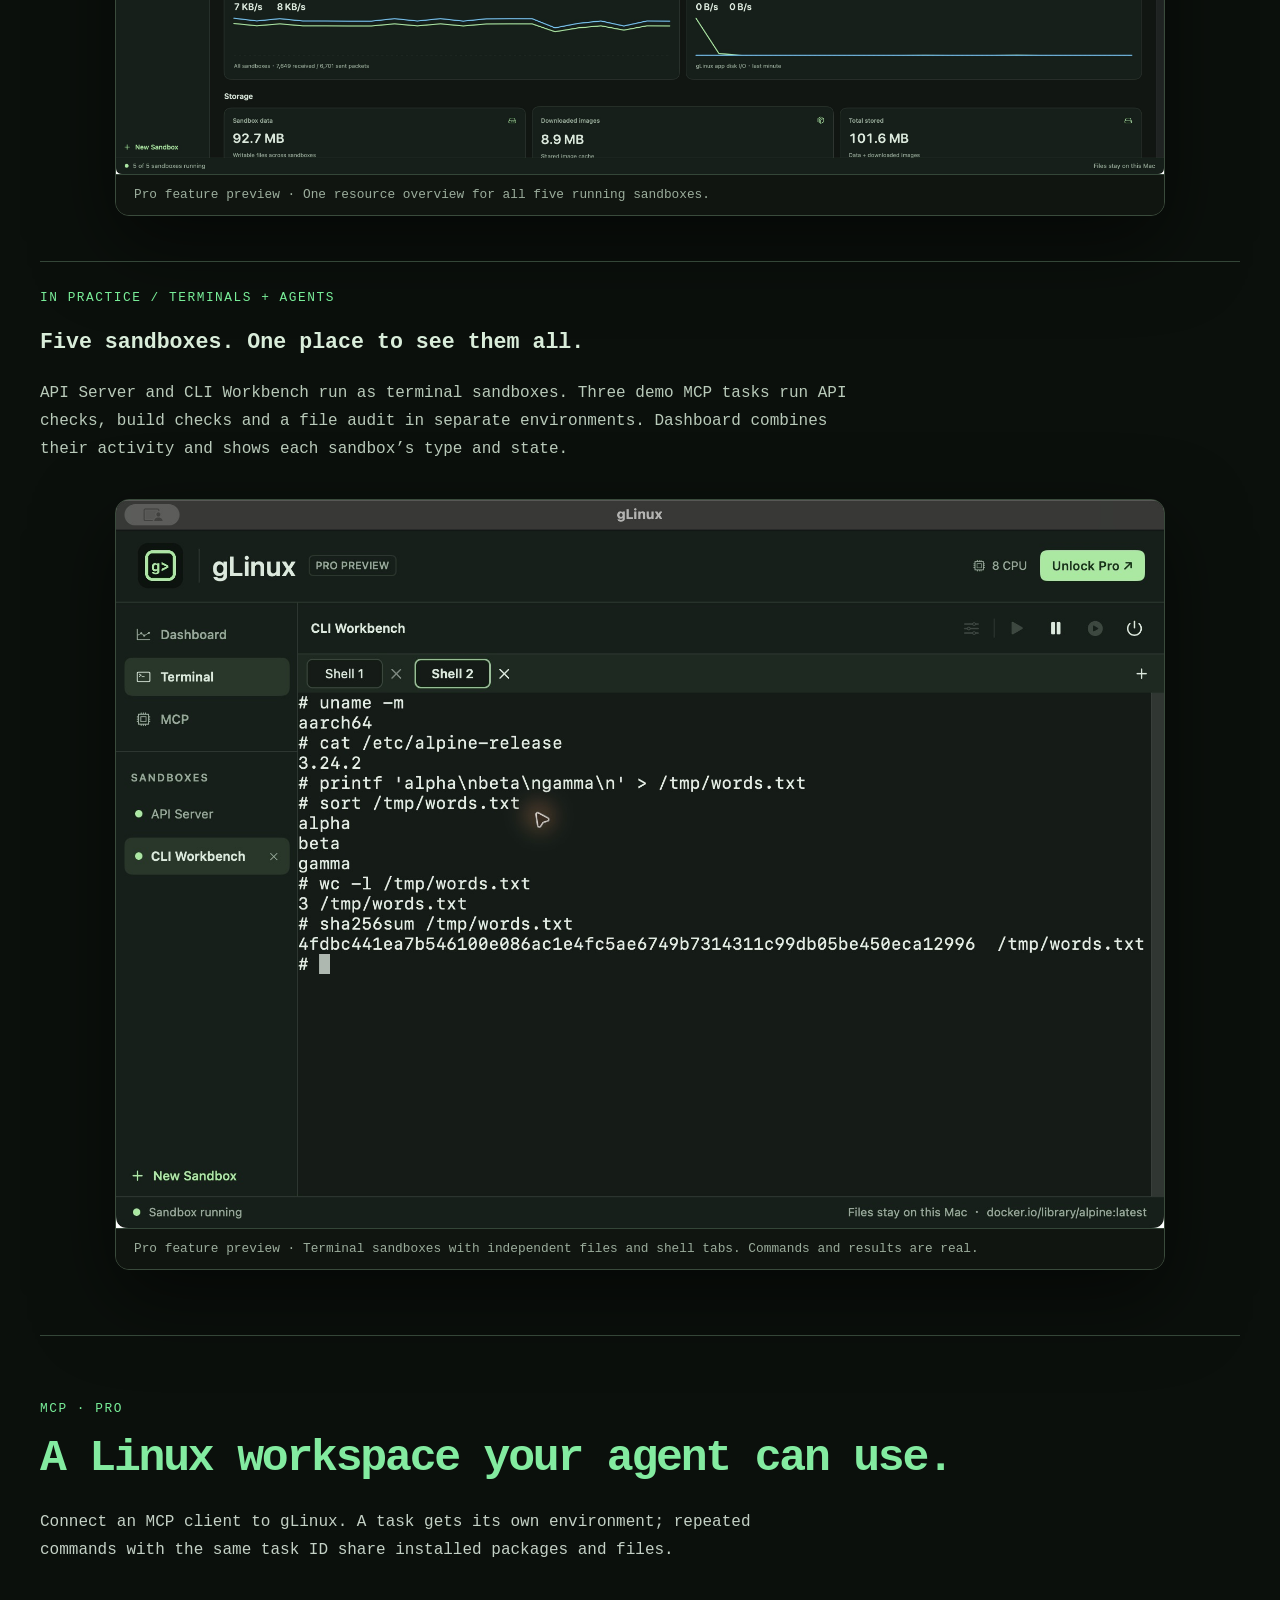
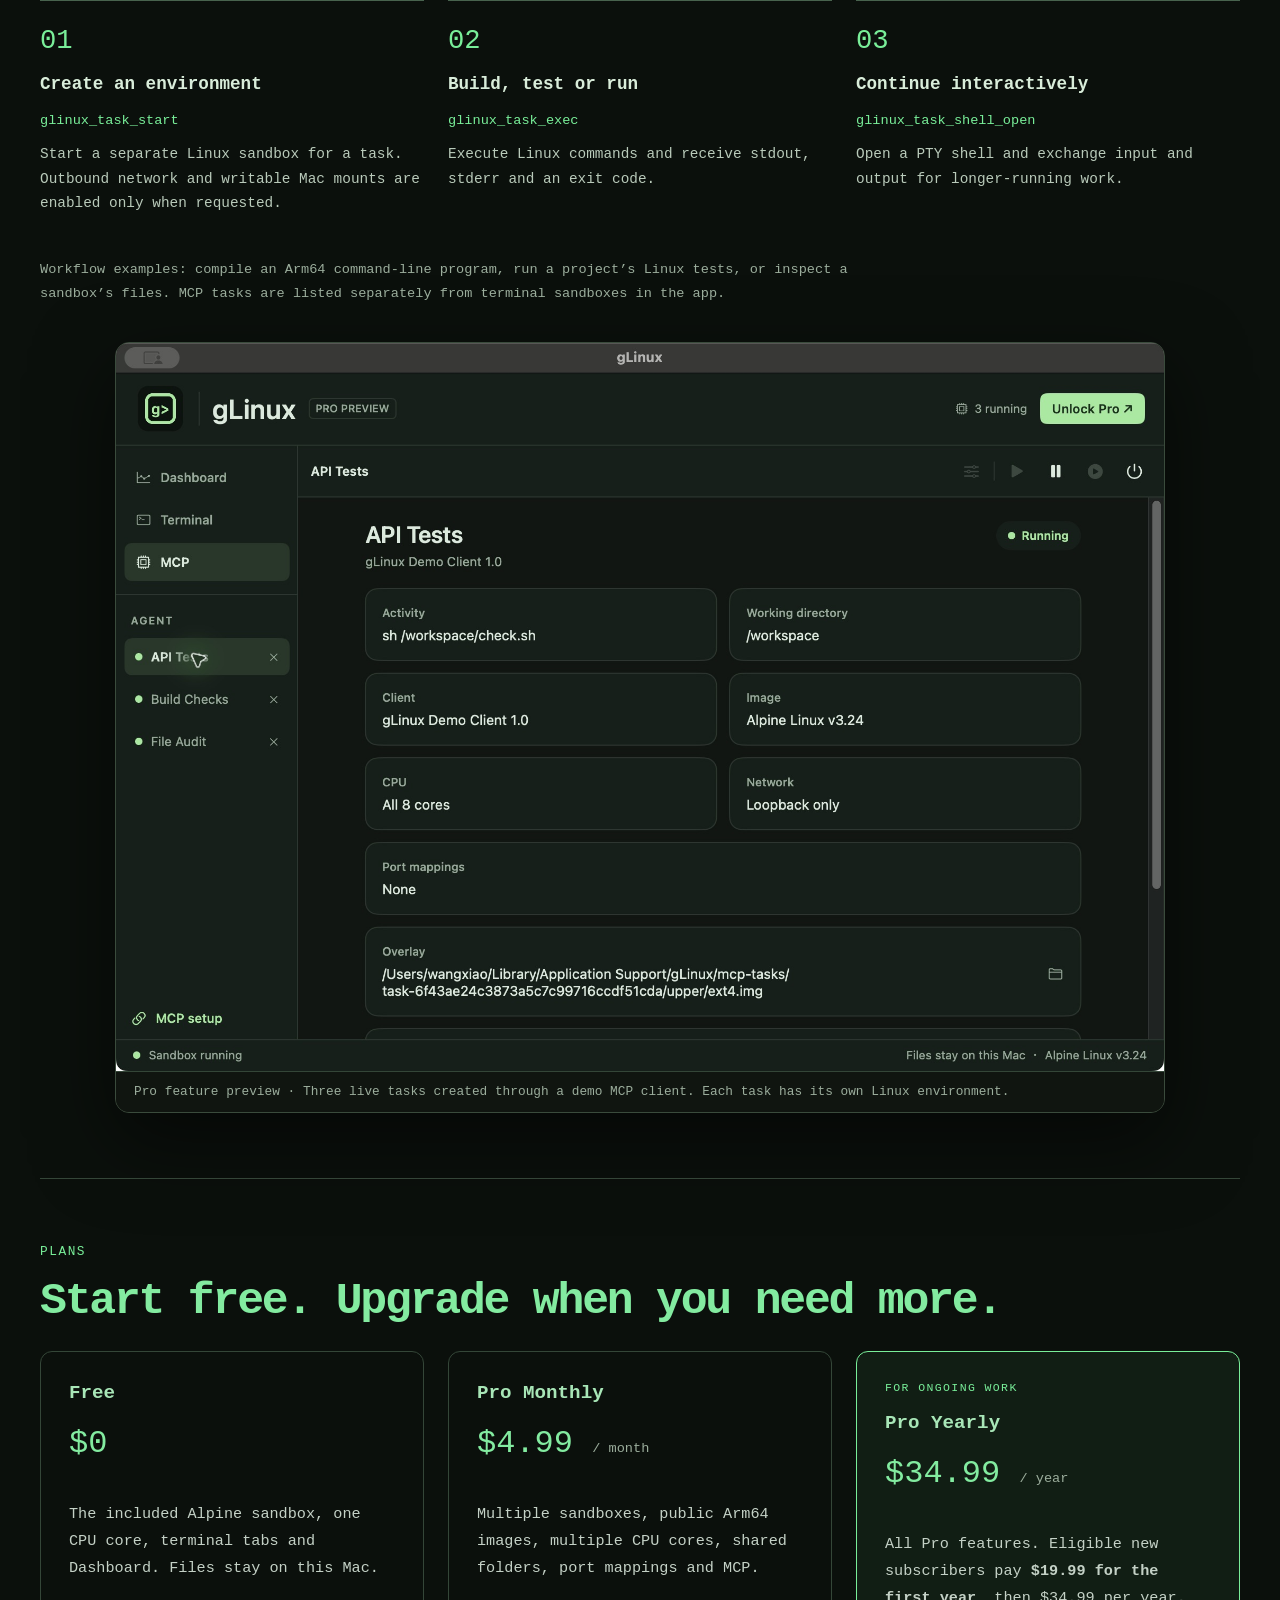
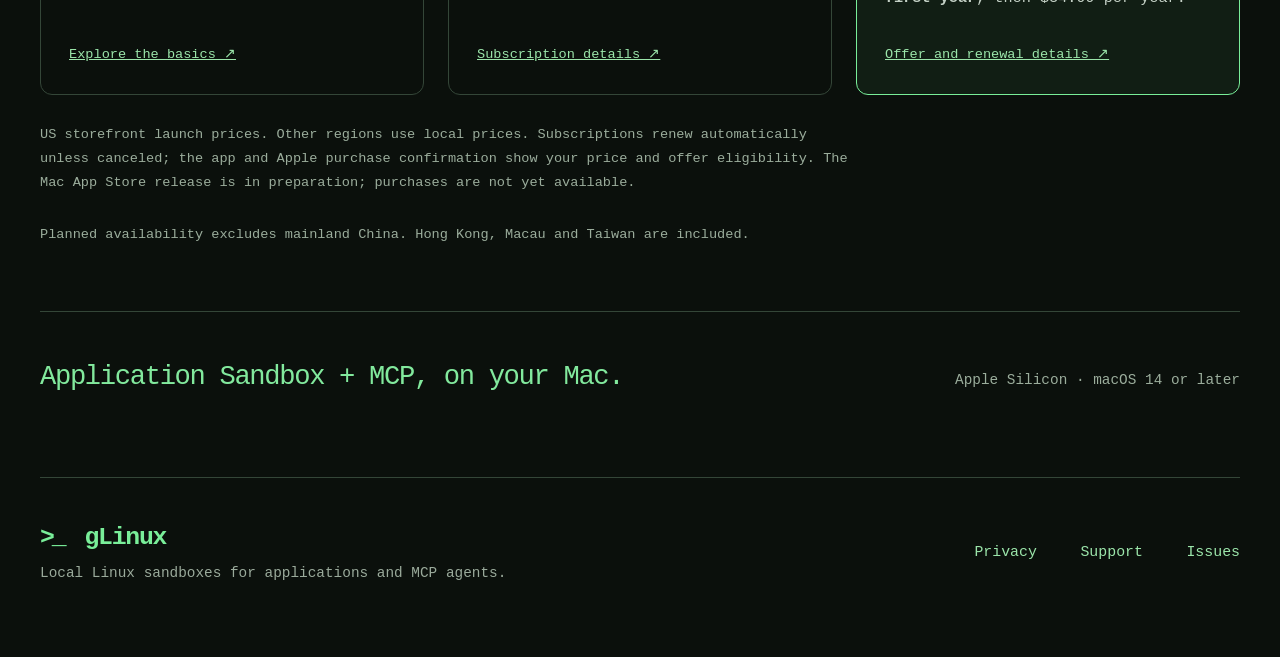
==== commit 7a4209a1: "Show Pro preview with multiple terminal and MCP agent sandboxes" ====
--- a/index.html
+++ b/index.html
@@ -7,7 +7,7 @@
   <meta property="og:title" content="gLinux — Application Sandbox + MCP">
   <meta property="og:description" content="Application Sandbox + MCP + Dashboard. Run applications, connect agents and see live resource activity.">
   <meta property="og:type" content="website">
-  <meta property="og:image" content="https://sirouni.github.io/glinux-legal/assets/glinux-dashboard-web-20261009.jpg">
+  <meta property="og:image" content="https://sirouni.github.io/glinux-legal/assets/glinux-pro-dashboard-20261009.jpg">
   <title>gLinux — Application Sandbox + MCP</title>
   <link rel="icon" href="assets/glinux-icon.png">
   <link rel="stylesheet" href="landing.css">
@@ -41,7 +41,7 @@
         <div class="workflow-node"><span>03 / EXECUTE</span><strong>Application Sandbox</strong><p>Linux programs, files and processes on your Mac.</p></div>
       </div>
       <p class="workflow-caption">MCP workflow illustration · Agent sandboxes require Pro</p>
-      <figure id="product-overview" class="product-window"><a href="assets/glinux-dashboard-web-20261009.jpg" aria-label="Open full-size Dashboard screenshot"><img src="assets/glinux-dashboard-web-20261009.jpg" width="3840" height="1928" alt="gLinux Dashboard showing sandbox count, CPU activity, guest process memory and processes while an Alpine sandbox runs Nginx"></a><figcaption>Nginx serving local HTTP requests in an Alpine sandbox · Dashboard with live resource activity · Captured October 9, 2026.</figcaption></figure>
+      <figure id="product-overview" class="product-window"><a href="assets/glinux-pro-dashboard-20261009.jpg" aria-label="Open full-size Dashboard screenshot"><img src="assets/glinux-pro-dashboard-20261009.jpg" width="2480" height="1376" alt="gLinux Pro feature preview with two terminal sandboxes and three MCP agent sandboxes running together in Dashboard"></a><figcaption>Pro feature preview · Two terminal sandboxes and three MCP agent tasks running in independent Linux environments · Actual live readings.</figcaption></figure>
     </section>
     <section id="features" class="features wrap" aria-label="Core capabilities">
       <article><span class="feature-icon" aria-hidden="true">[ ]</span><h2>Application Sandbox</h2><p>Give each application a Linux environment with its own files, packages and processes. Start, pause or stop it from one app.</p></article>
@@ -65,10 +65,11 @@
         <article><h3>Follow live activity</h3><p>Read CPU history, network upload and download rates, and gLinux app disk I/O. CPU 100% represents one fully used core.</p></article>
         <article><h3>Track local storage</h3><p>See writable sandbox data and downloaded image storage. Shared Mac folders and the bundled Alpine image are excluded.</p></article>
       </div>
+      <figure class="product-window"><img src="assets/glinux-pro-overview-20261009.jpg" width="3840" height="1928" loading="lazy" alt="gLinux Pro Dashboard showing five running sandboxes, two terminals and three agents, with live CPU, memory, process and network readings"><figcaption>Pro feature preview · One resource overview for all five running sandboxes.</figcaption></figure>
       <div class="scenario">
-        <p class="eyebrow">IN PRACTICE / A LOCAL WEB SERVICE</p><h3>Start Nginx. Request a page. Inspect the runtime.</h3>
-        <p>This example serves a page at 127.0.0.1:8080 inside the Linux sandbox. The terminal verifies an HTTP 200 response and lists Nginx processes; the main screenshot shows the same workload in Dashboard.</p>
-        <figure class="product-window"><img src="assets/glinux-nginx-terminal-20261009.jpg" width="1980" height="1376" loading="lazy" alt="gLinux terminal running Nginx and requesting a local page, with HTTP 200 response and live Nginx master and worker processes"><figcaption>Actual Linux commands and output in the free Alpine sandbox. Loopback traffic stays inside the sandbox; this example does not demonstrate a host port mapping.</figcaption></figure>
+        <p class="eyebrow">IN PRACTICE / TERMINALS + AGENTS</p><h3>Five sandboxes. One place to see them all.</h3>
+        <p>API Server and CLI Workbench run as terminal sandboxes. Three demo MCP tasks run API checks, build checks and a file audit in separate environments. Dashboard combines their activity and shows each sandbox’s type and state.</p>
+        <figure class="product-window"><img src="assets/glinux-pro-terminal-20261009.jpg" width="1980" height="1376" loading="lazy" alt="gLinux Pro feature preview with multiple terminal sandboxes and shell tabs"><figcaption>Pro feature preview · Terminal sandboxes with independent files and shell tabs. Commands and results are real.</figcaption></figure>
       </div>
     </section>
     <section id="mcp" class="section wrap" aria-labelledby="mcp-title">
@@ -80,6 +81,7 @@
         <li><strong>Continue interactively</strong><code>glinux_task_shell_open</code><p>Open a PTY shell and exchange input and output for longer-running work.</p></li>
       </ol>
       <p class="section-note">Workflow examples: compile an Arm64 command-line program, run a project’s Linux tests, or inspect a sandbox’s files. MCP tasks are listed separately from terminal sandboxes in the app.</p>
+          <figure class="product-window"><img src="assets/glinux-pro-agents-20261009.jpg" width="1980" height="1376" loading="lazy" alt="gLinux Pro feature preview listing three running MCP agent tasks, their client and current commands"><figcaption>Pro feature preview · Three live tasks created through a demo MCP client. Each task has its own Linux environment.</figcaption></figure>
     </section>
     <section id="pricing" class="section wrap" aria-labelledby="pricing-title">
       <p class="eyebrow">PLANS</p>
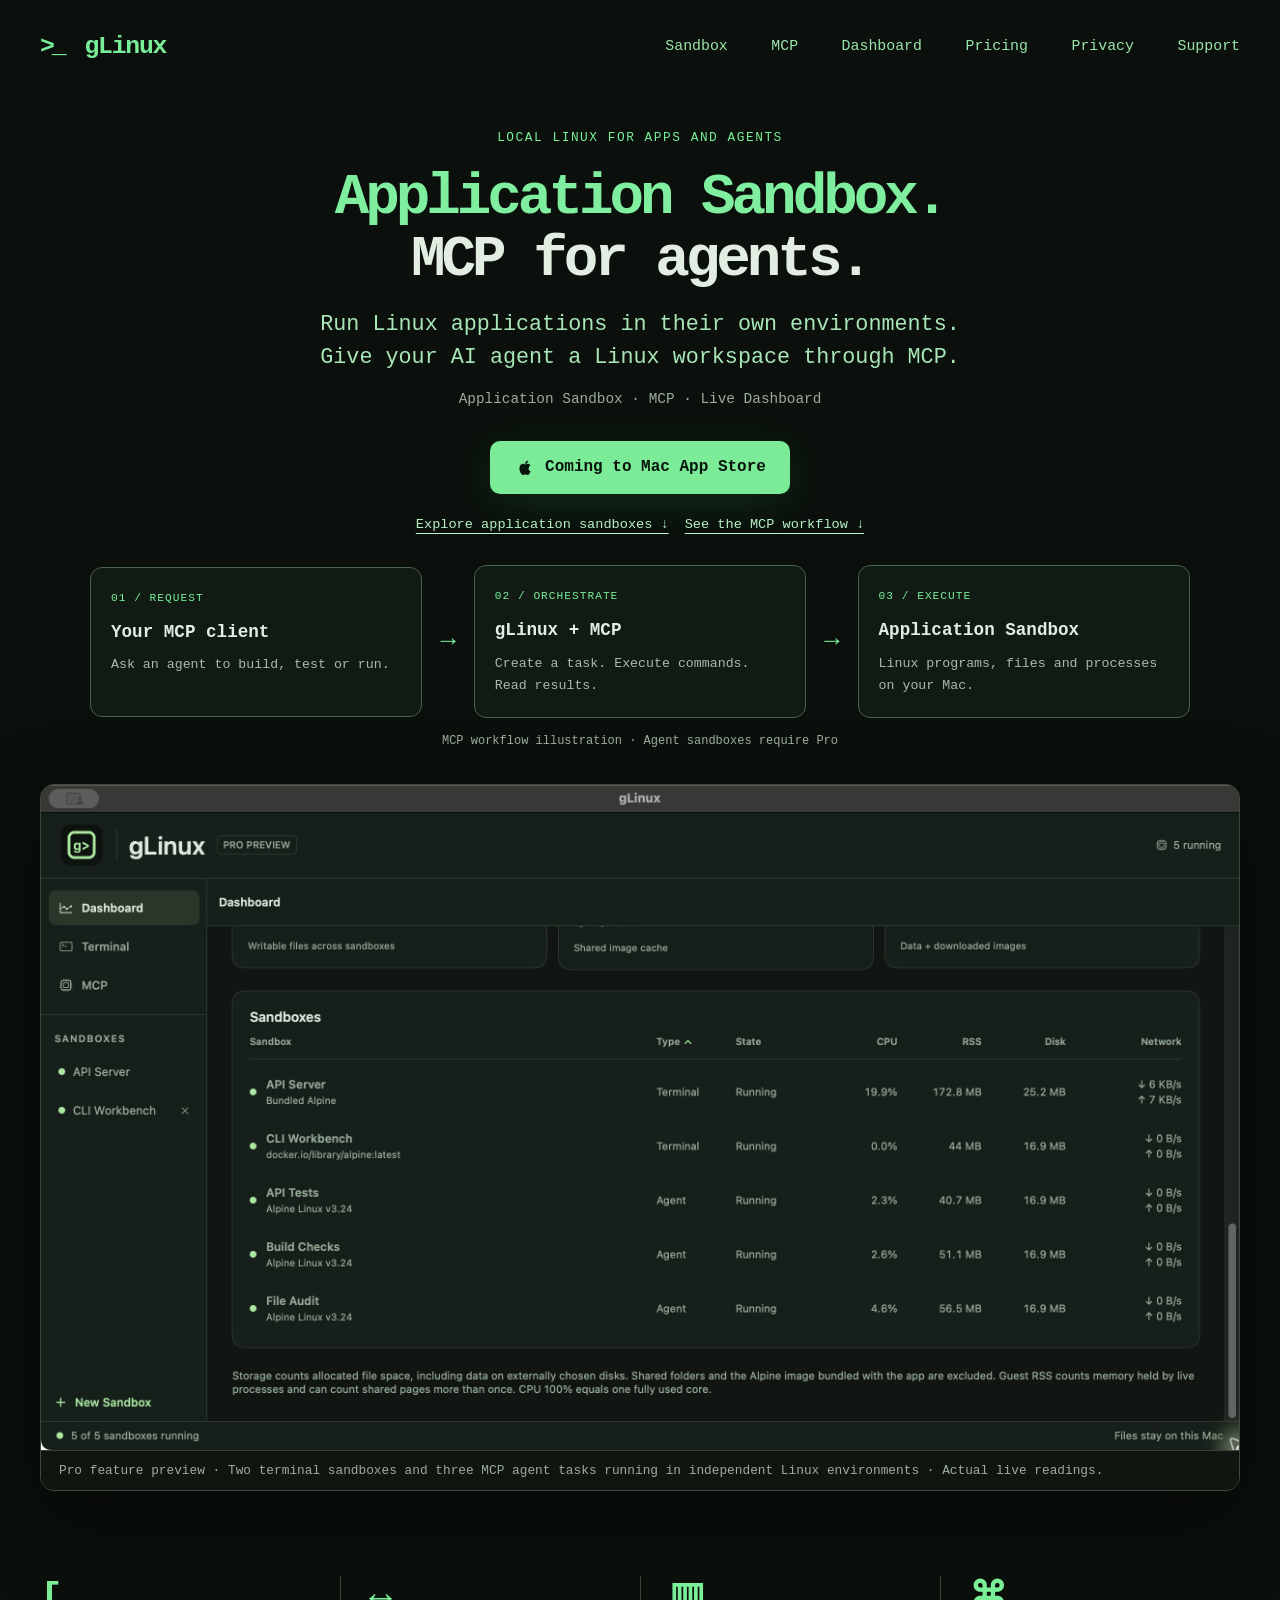
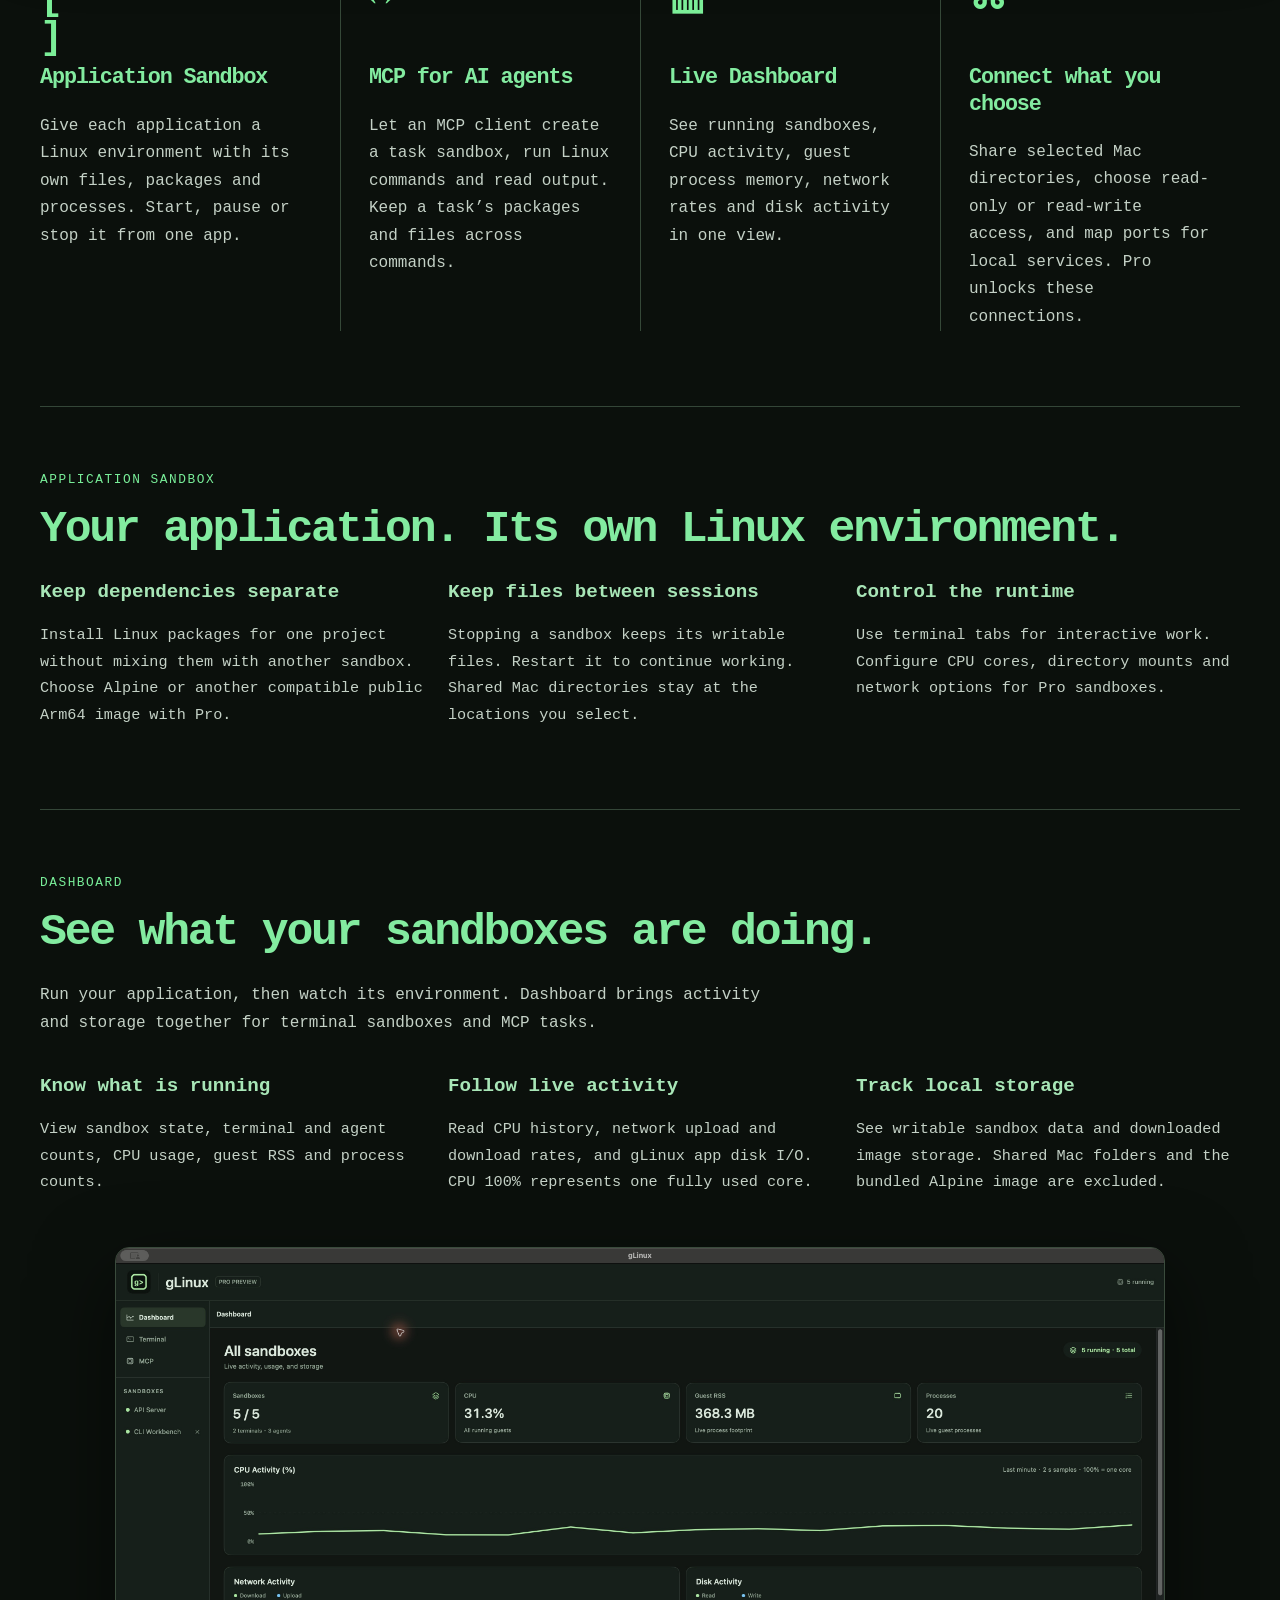
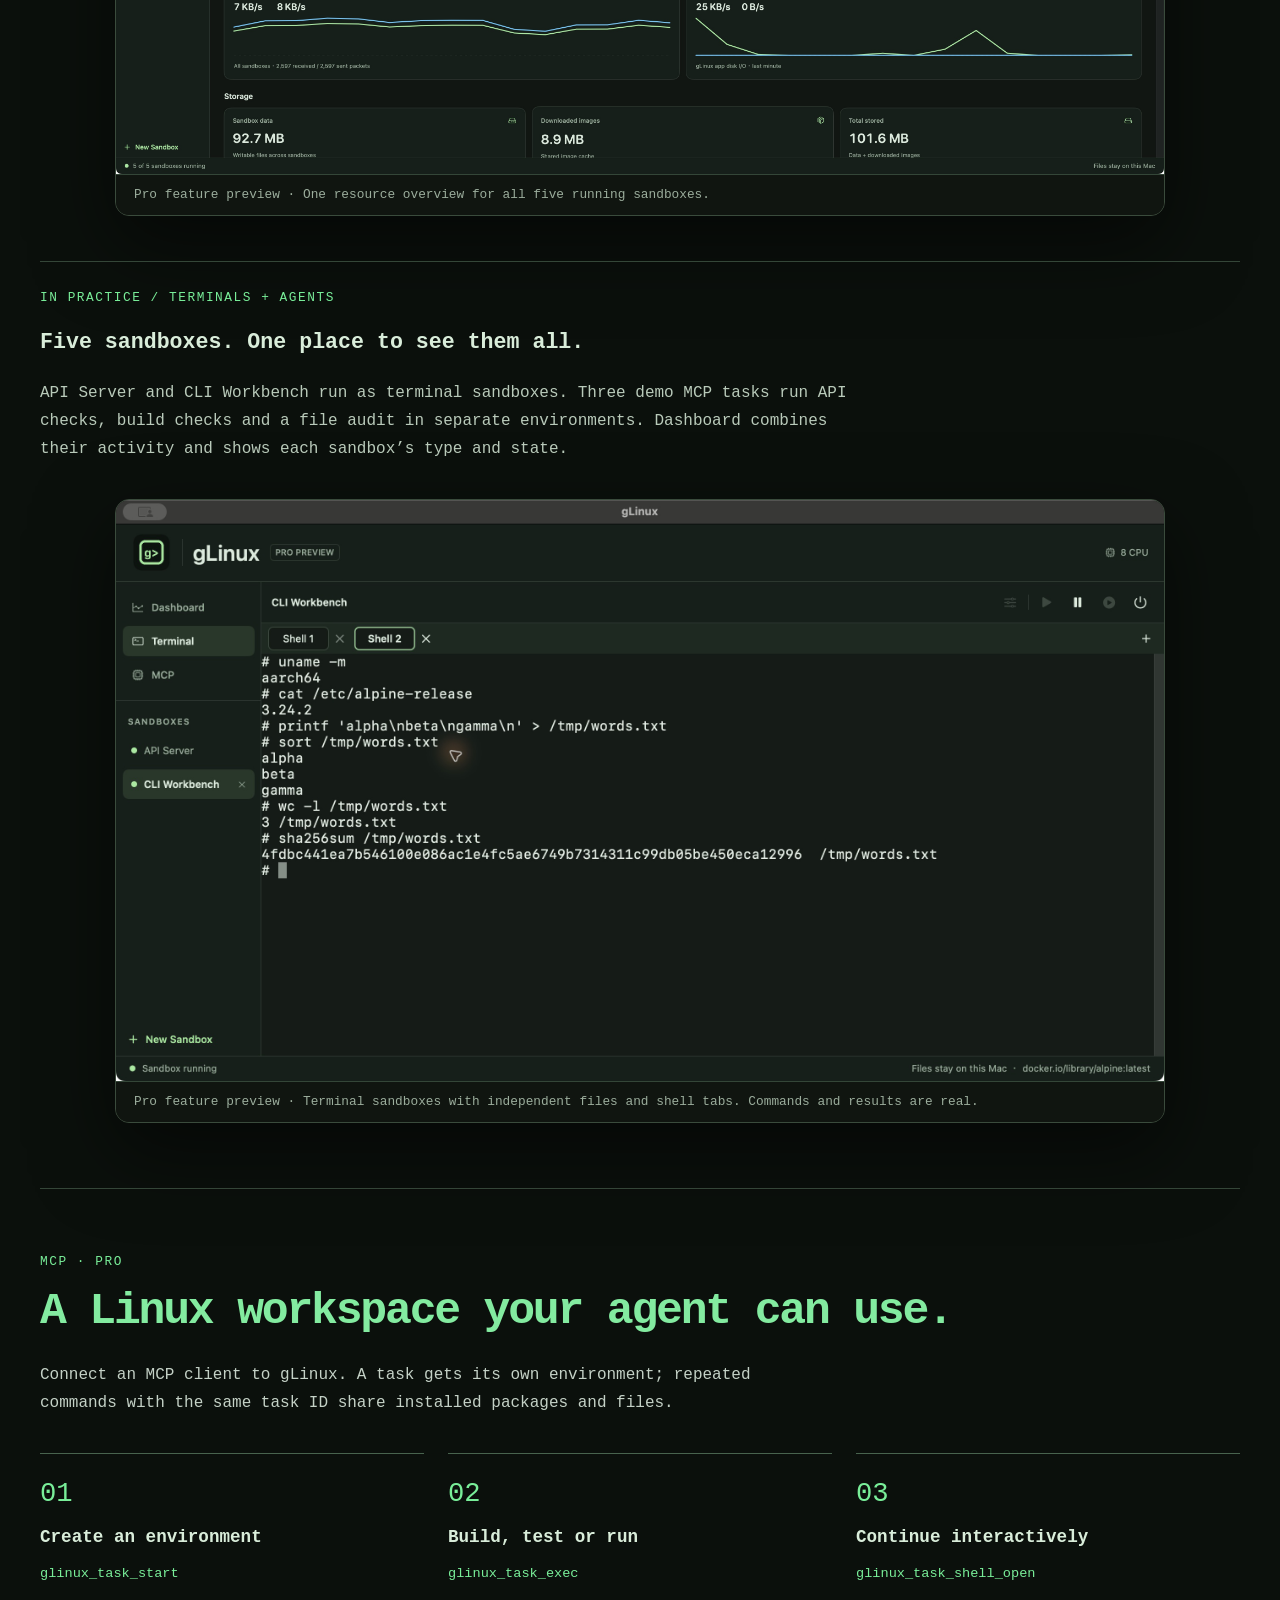
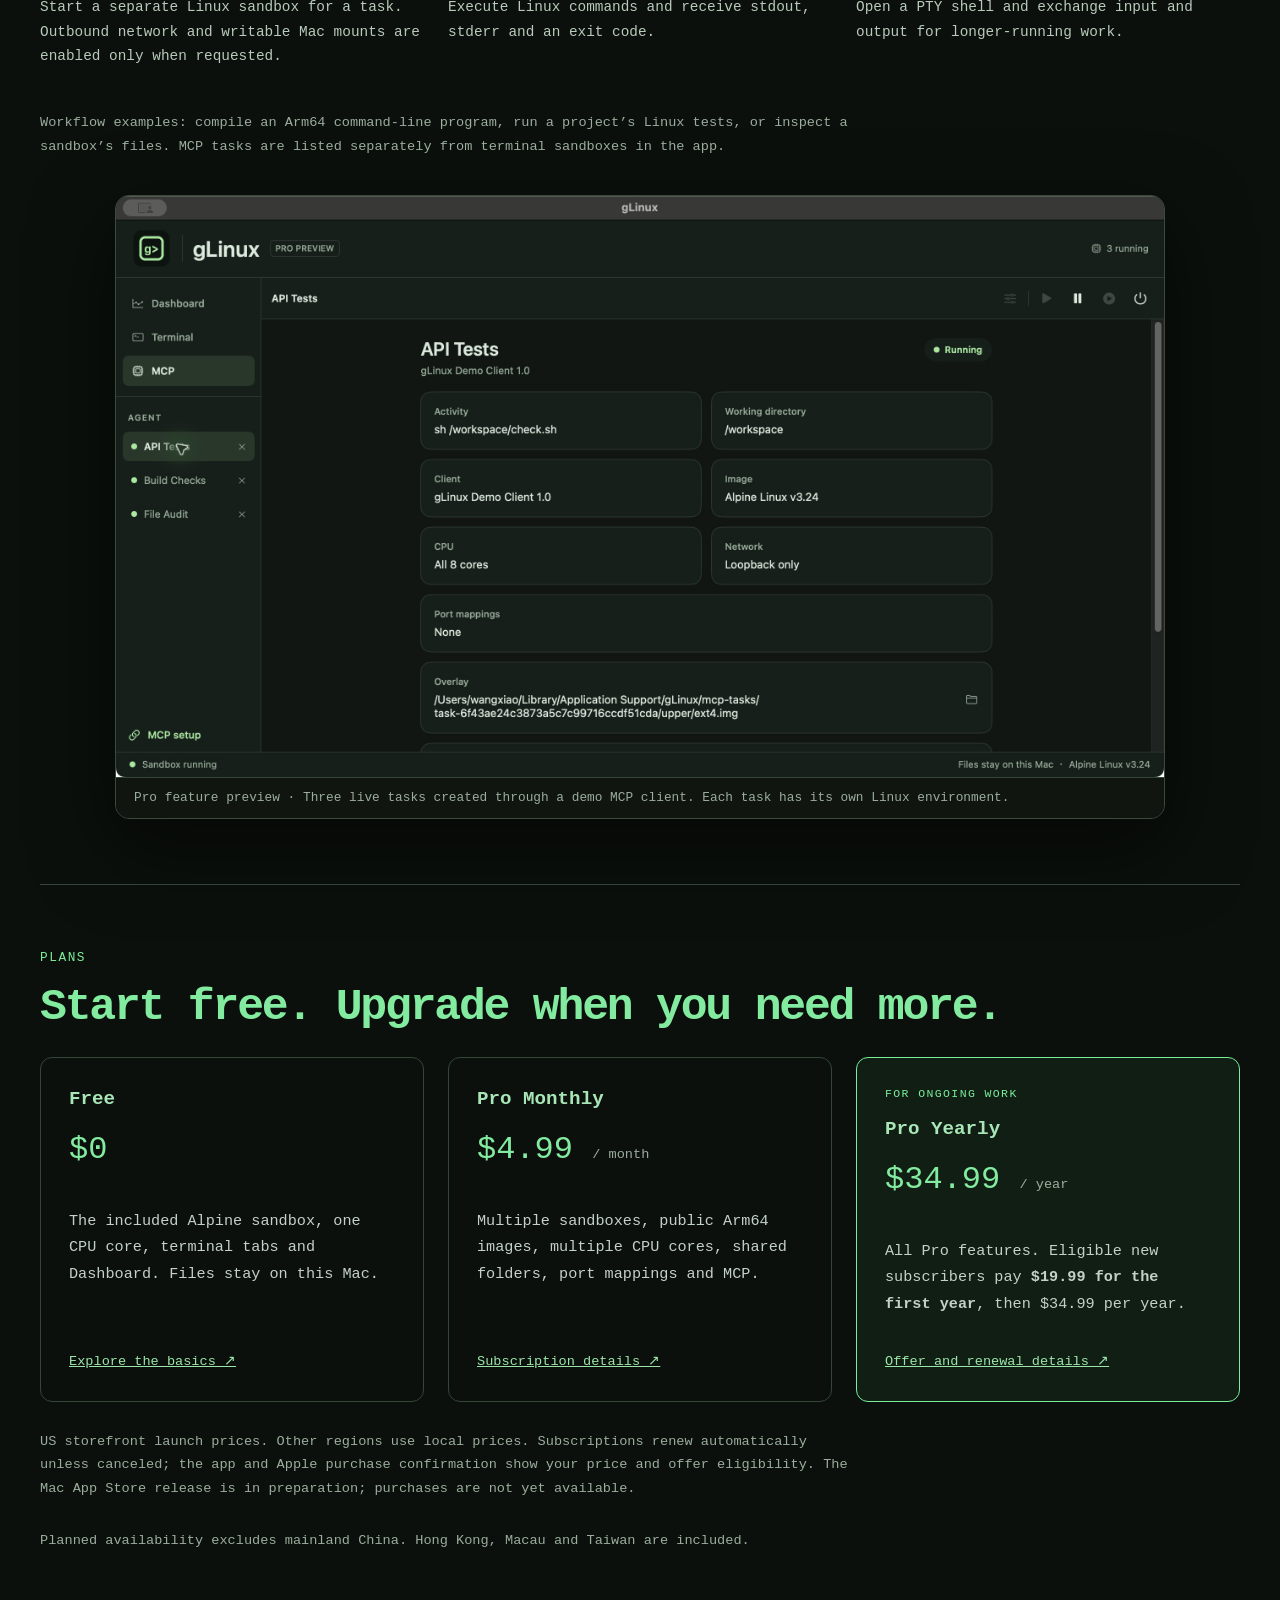
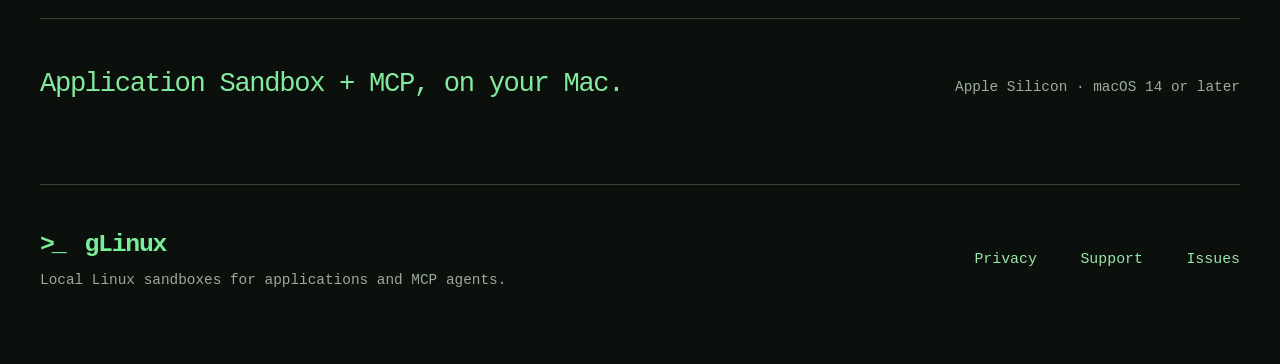
==== commit 413c4a18: "Replace Pro preview screenshots without an upgrade CTA" ====
--- a/index.html
+++ b/index.html
@@ -7,7 +7,7 @@
   <meta property="og:title" content="gLinux — Application Sandbox + MCP">
   <meta property="og:description" content="Application Sandbox + MCP + Dashboard. Run applications, connect agents and see live resource activity.">
   <meta property="og:type" content="website">
-  <meta property="og:image" content="https://sirouni.github.io/glinux-legal/assets/glinux-pro-dashboard-20261009.jpg">
+  <meta property="og:image" content="https://sirouni.github.io/glinux-legal/assets/glinux-pro-dashboard-20261009-v2.jpg">
   <title>gLinux — Application Sandbox + MCP</title>
   <link rel="icon" href="assets/glinux-icon.png">
   <link rel="stylesheet" href="landing.css">
@@ -41,7 +41,7 @@
         <div class="workflow-node"><span>03 / EXECUTE</span><strong>Application Sandbox</strong><p>Linux programs, files and processes on your Mac.</p></div>
       </div>
       <p class="workflow-caption">MCP workflow illustration · Agent sandboxes require Pro</p>
-      <figure id="product-overview" class="product-window"><a href="assets/glinux-pro-dashboard-20261009.jpg" aria-label="Open full-size Dashboard screenshot"><img src="assets/glinux-pro-dashboard-20261009.jpg" width="2480" height="1376" alt="gLinux Pro feature preview with two terminal sandboxes and three MCP agent sandboxes running together in Dashboard"></a><figcaption>Pro feature preview · Two terminal sandboxes and three MCP agent tasks running in independent Linux environments · Actual live readings.</figcaption></figure>
+      <figure id="product-overview" class="product-window"><a href="assets/glinux-pro-dashboard-20261009-v2.jpg" aria-label="Open full-size Dashboard screenshot"><img src="assets/glinux-pro-dashboard-20261009-v2.jpg" width="2480" height="1376" alt="gLinux Pro feature preview with two terminal sandboxes and three MCP agent sandboxes running together in Dashboard"></a><figcaption>Pro feature preview · Two terminal sandboxes and three MCP agent tasks running in independent Linux environments · Actual live readings.</figcaption></figure>
     </section>
     <section id="features" class="features wrap" aria-label="Core capabilities">
       <article><span class="feature-icon" aria-hidden="true">[ ]</span><h2>Application Sandbox</h2><p>Give each application a Linux environment with its own files, packages and processes. Start, pause or stop it from one app.</p></article>
@@ -65,11 +65,11 @@
         <article><h3>Follow live activity</h3><p>Read CPU history, network upload and download rates, and gLinux app disk I/O. CPU 100% represents one fully used core.</p></article>
         <article><h3>Track local storage</h3><p>See writable sandbox data and downloaded image storage. Shared Mac folders and the bundled Alpine image are excluded.</p></article>
       </div>
-      <figure class="product-window"><img src="assets/glinux-pro-overview-20261009.jpg" width="3840" height="1928" loading="lazy" alt="gLinux Pro Dashboard showing five running sandboxes, two terminals and three agents, with live CPU, memory, process and network readings"><figcaption>Pro feature preview · One resource overview for all five running sandboxes.</figcaption></figure>
+      <figure class="product-window"><img src="assets/glinux-pro-overview-20261009-v2.jpg" width="3840" height="1928" loading="lazy" alt="gLinux Pro Dashboard showing five running sandboxes, two terminals and three agents, with live CPU, memory, process and network readings"><figcaption>Pro feature preview · One resource overview for all five running sandboxes.</figcaption></figure>
       <div class="scenario">
         <p class="eyebrow">IN PRACTICE / TERMINALS + AGENTS</p><h3>Five sandboxes. One place to see them all.</h3>
         <p>API Server and CLI Workbench run as terminal sandboxes. Three demo MCP tasks run API checks, build checks and a file audit in separate environments. Dashboard combines their activity and shows each sandbox’s type and state.</p>
-        <figure class="product-window"><img src="assets/glinux-pro-terminal-20261009.jpg" width="1980" height="1376" loading="lazy" alt="gLinux Pro feature preview with multiple terminal sandboxes and shell tabs"><figcaption>Pro feature preview · Terminal sandboxes with independent files and shell tabs. Commands and results are real.</figcaption></figure>
+        <figure class="product-window"><img src="assets/glinux-pro-terminal-20261009-v2.jpg" width="1980" height="1376" loading="lazy" alt="gLinux Pro feature preview with multiple terminal sandboxes and shell tabs"><figcaption>Pro feature preview · Terminal sandboxes with independent files and shell tabs. Commands and results are real.</figcaption></figure>
       </div>
     </section>
     <section id="mcp" class="section wrap" aria-labelledby="mcp-title">
@@ -81,7 +81,7 @@
         <li><strong>Continue interactively</strong><code>glinux_task_shell_open</code><p>Open a PTY shell and exchange input and output for longer-running work.</p></li>
       </ol>
       <p class="section-note">Workflow examples: compile an Arm64 command-line program, run a project’s Linux tests, or inspect a sandbox’s files. MCP tasks are listed separately from terminal sandboxes in the app.</p>
-          <figure class="product-window"><img src="assets/glinux-pro-agents-20261009.jpg" width="1980" height="1376" loading="lazy" alt="gLinux Pro feature preview listing three running MCP agent tasks, their client and current commands"><figcaption>Pro feature preview · Three live tasks created through a demo MCP client. Each task has its own Linux environment.</figcaption></figure>
+          <figure class="product-window"><img src="assets/glinux-pro-agents-20261009-v2.jpg" width="1980" height="1376" loading="lazy" alt="gLinux Pro feature preview listing three running MCP agent tasks, their client and current commands"><figcaption>Pro feature preview · Three live tasks created through a demo MCP client. Each task has its own Linux environment.</figcaption></figure>
     </section>
     <section id="pricing" class="section wrap" aria-labelledby="pricing-title">
       <p class="eyebrow">PLANS</p>
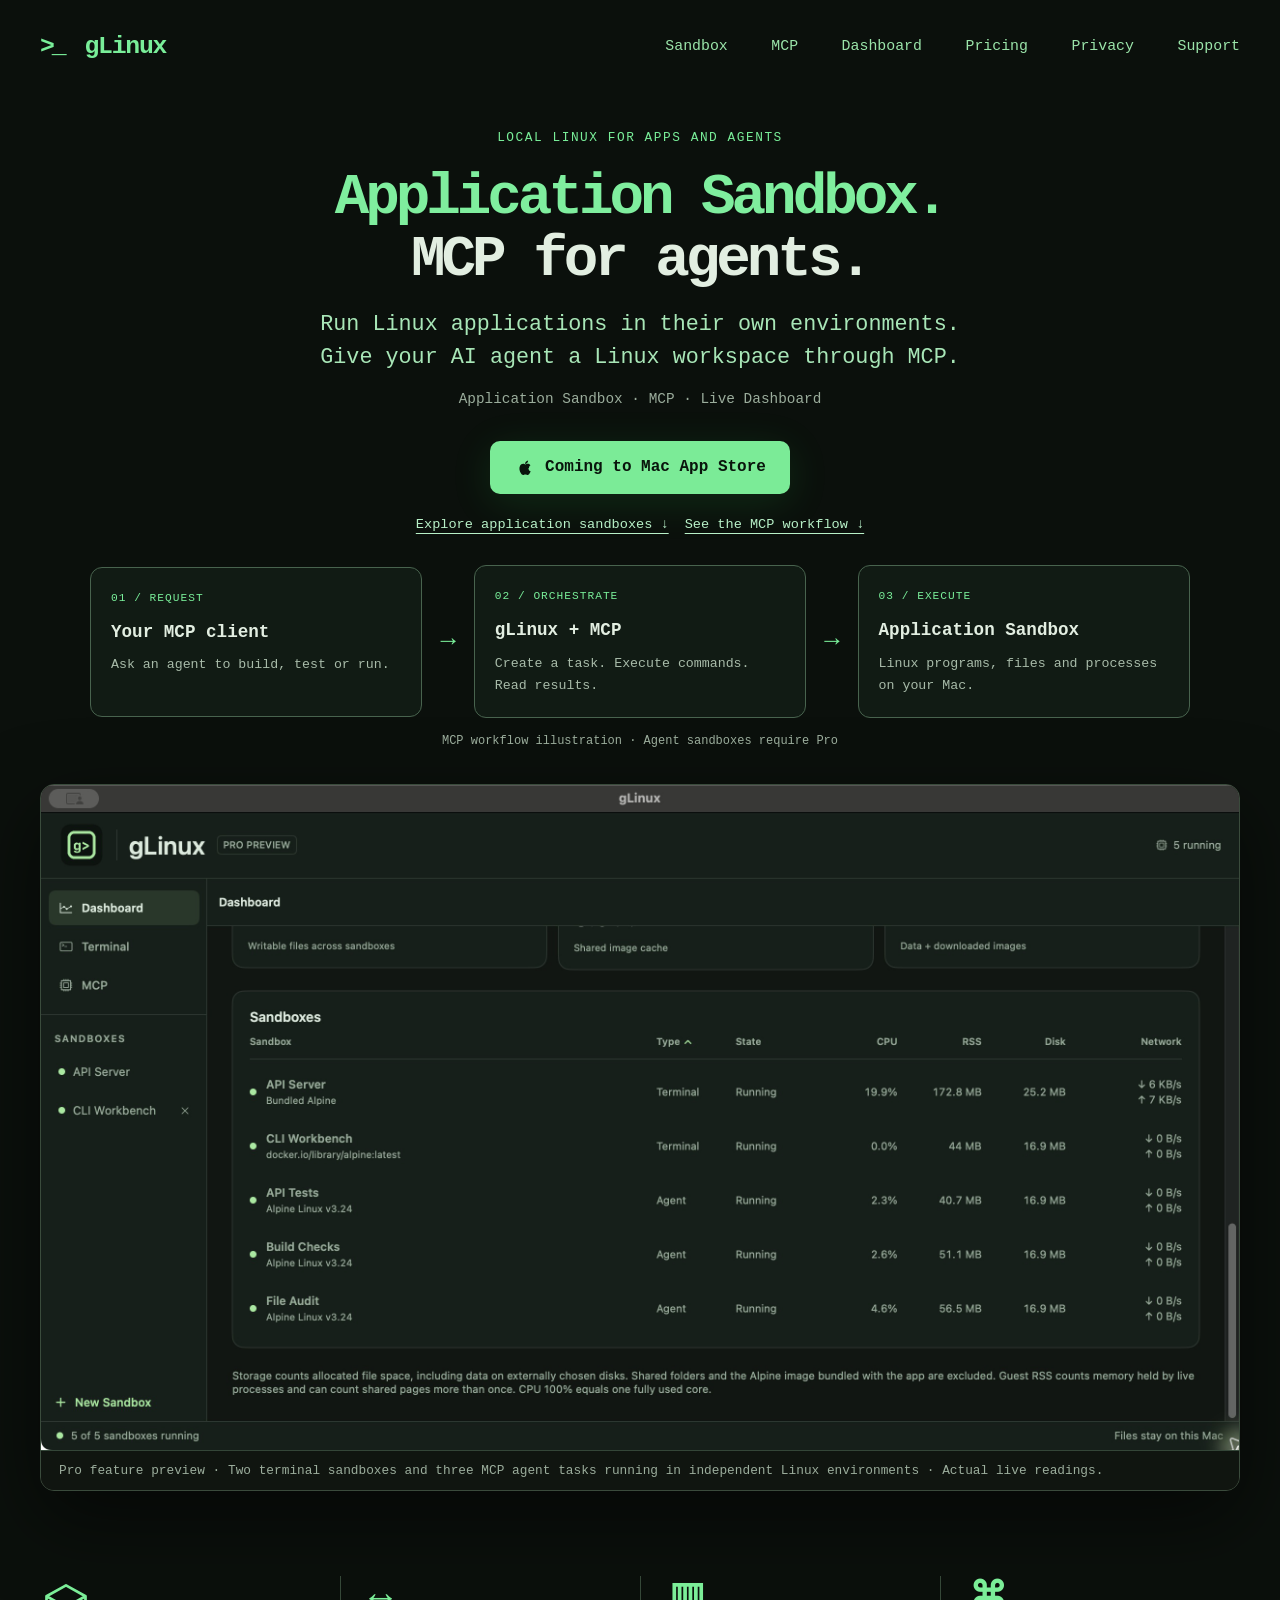
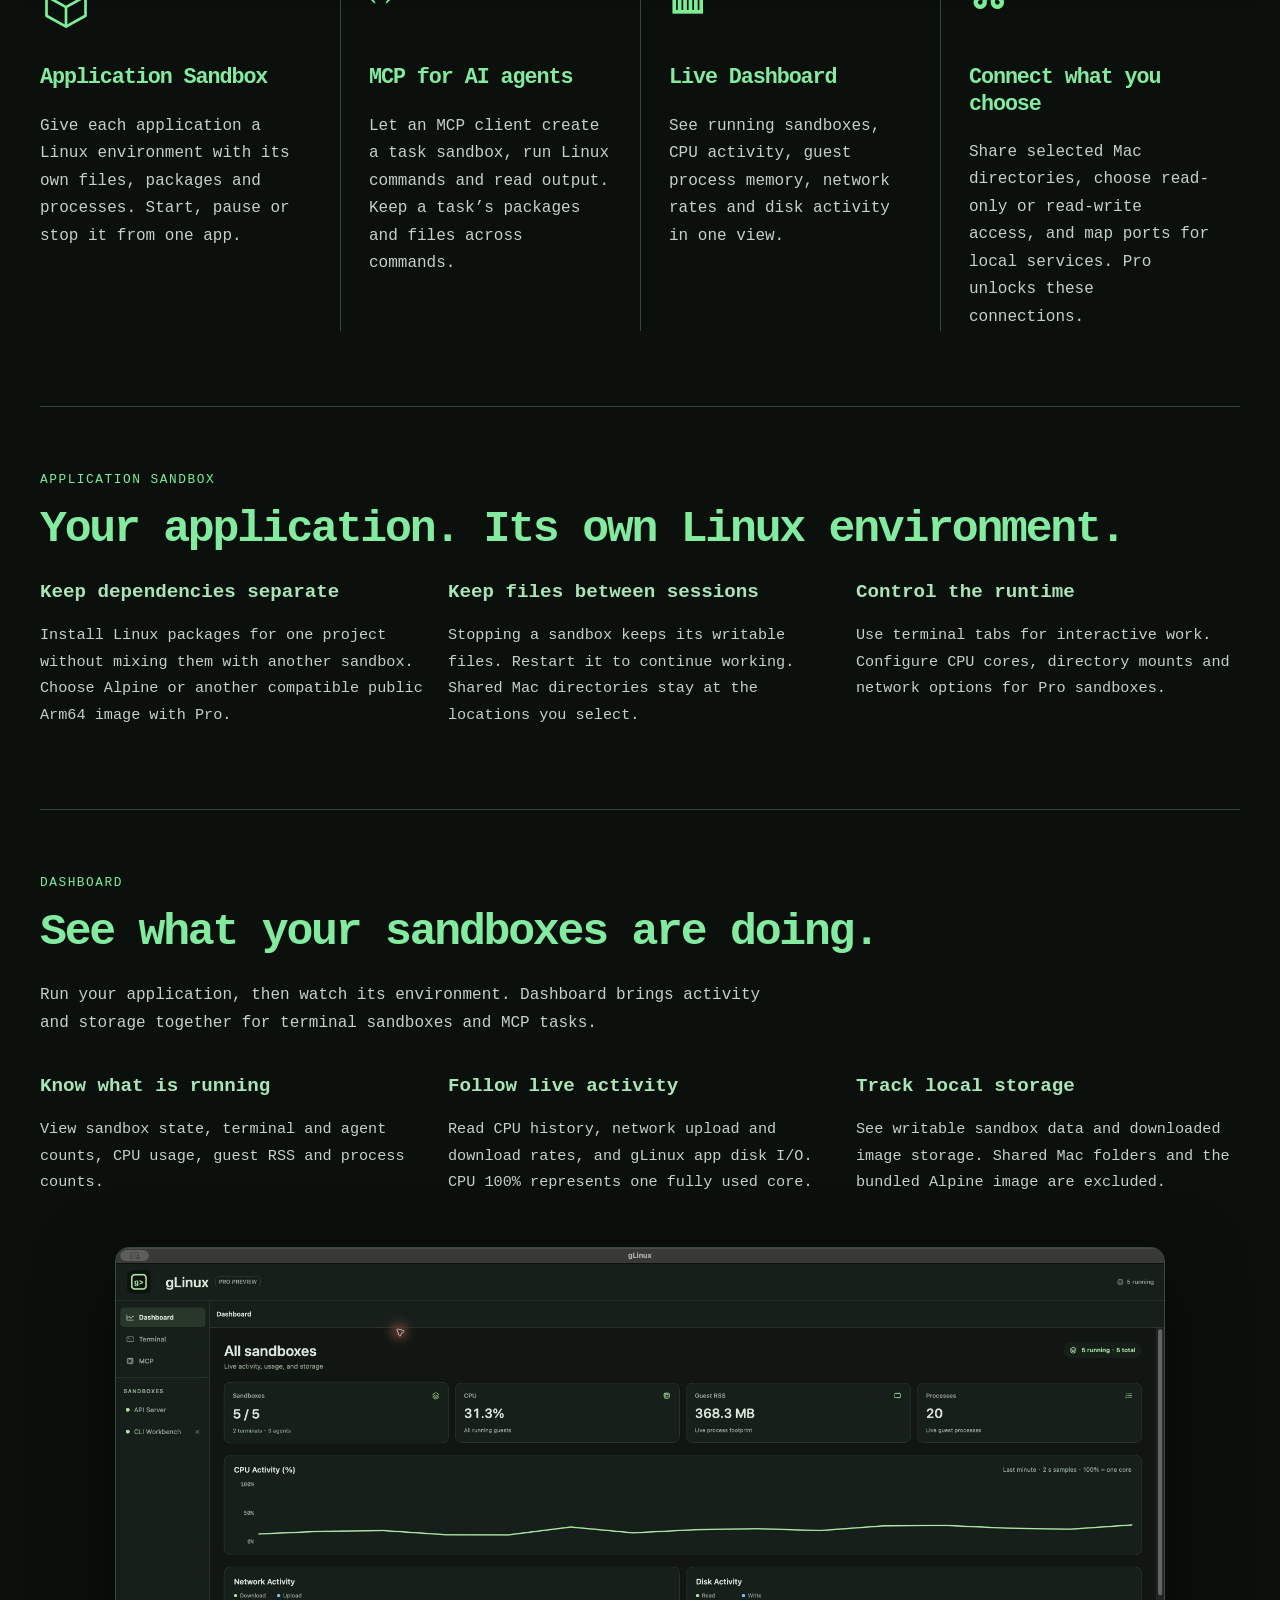
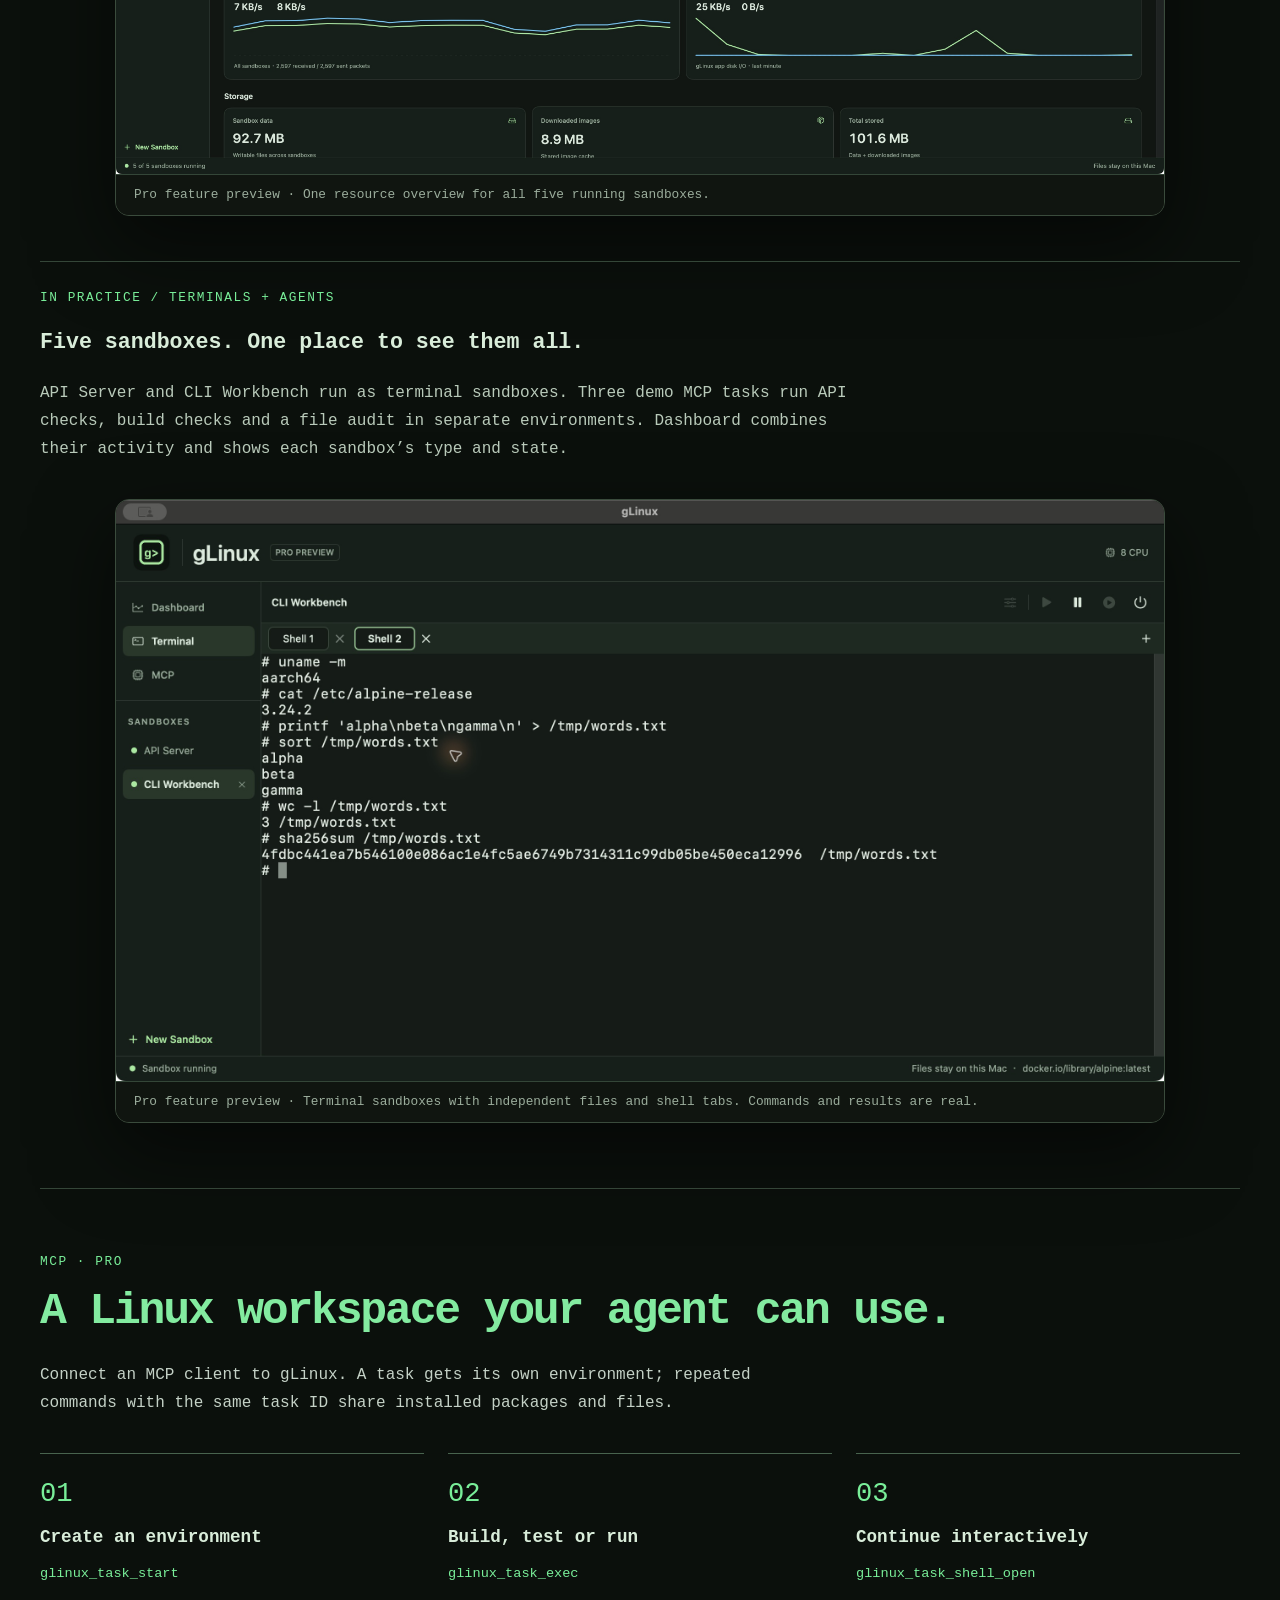
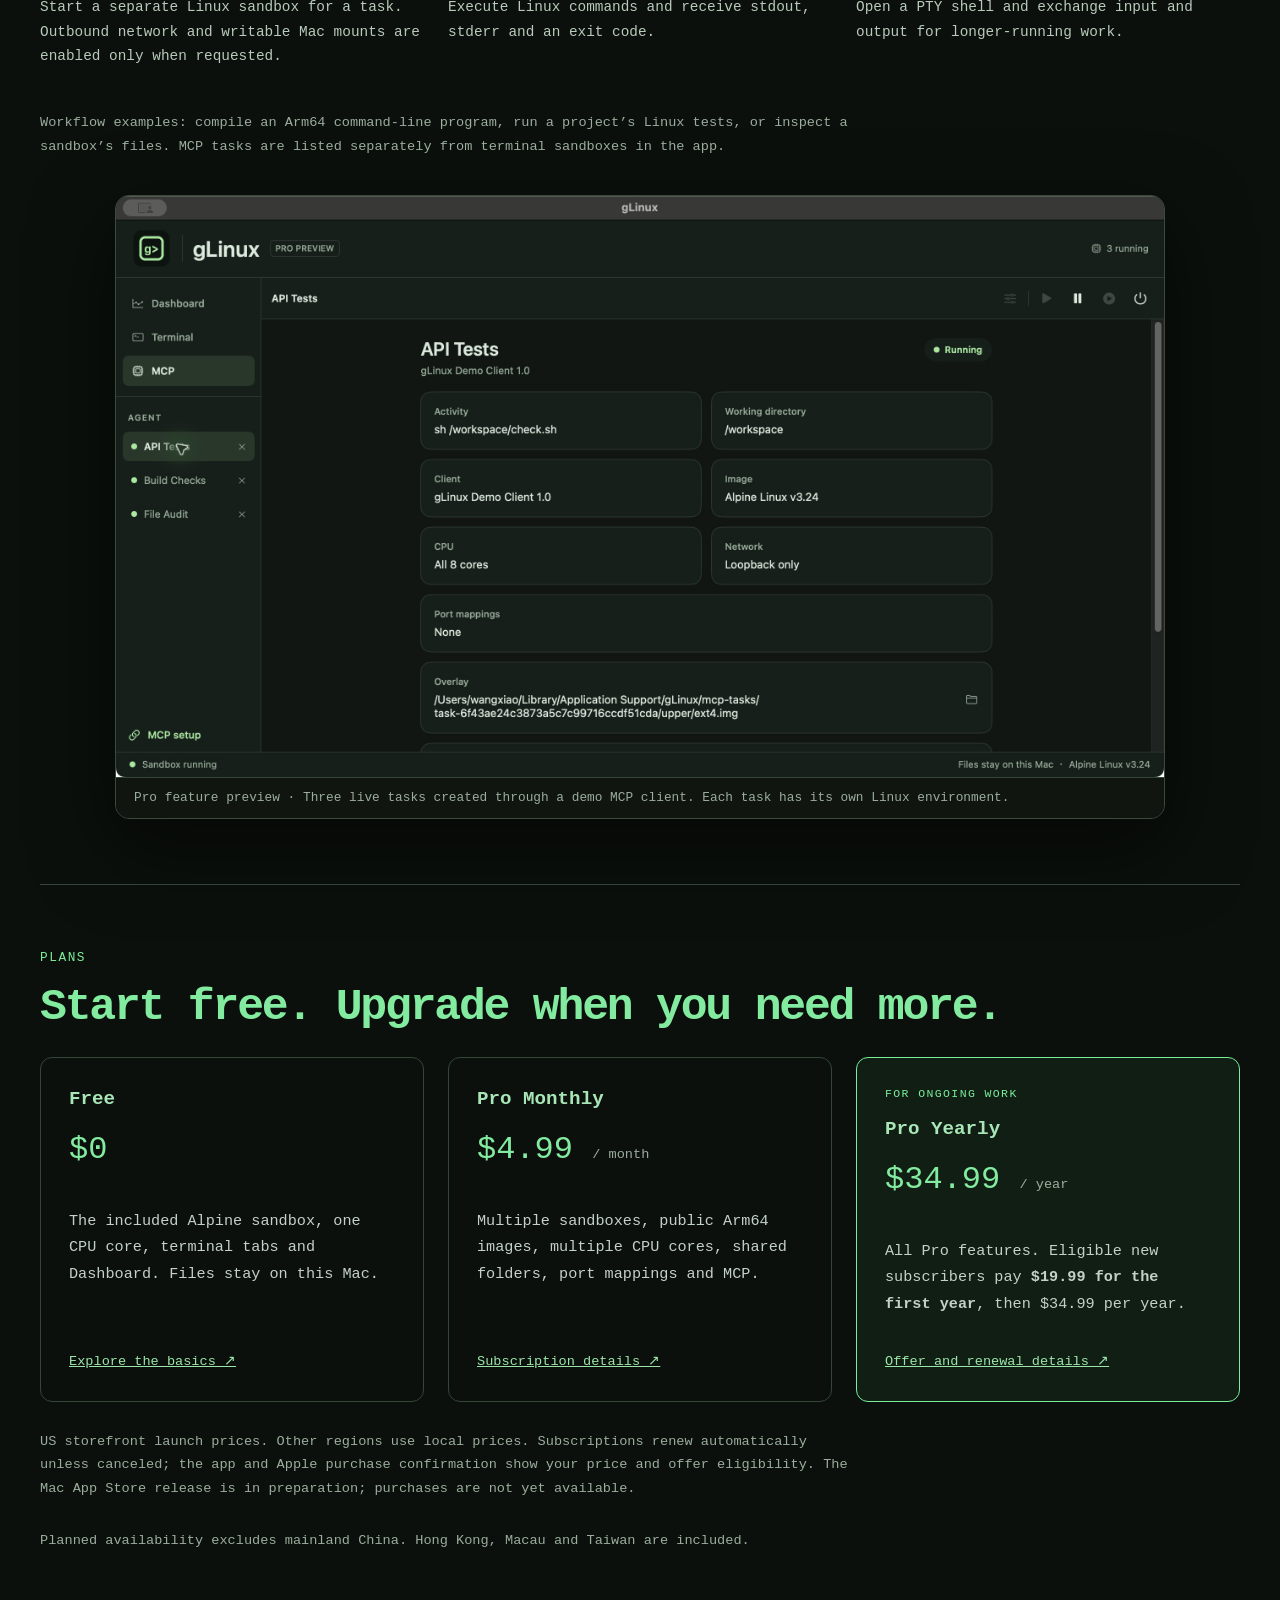
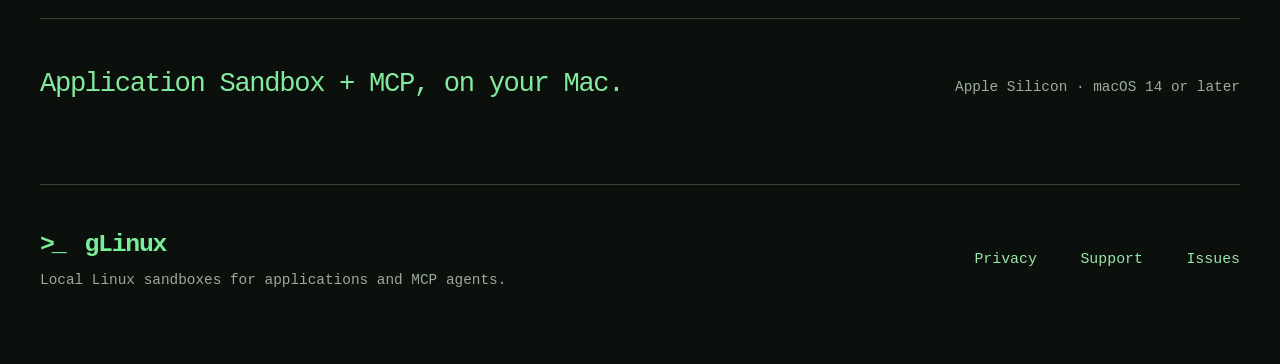
==== commit 572d5b90: "Replace wrapping sandbox glyph with a fixed SVG icon" ====
--- a/index.html
+++ b/index.html
@@ -44,7 +44,7 @@
       <figure id="product-overview" class="product-window"><a href="assets/glinux-pro-dashboard-20261009-v2.jpg" aria-label="Open full-size Dashboard screenshot"><img src="assets/glinux-pro-dashboard-20261009-v2.jpg" width="2480" height="1376" alt="gLinux Pro feature preview with two terminal sandboxes and three MCP agent sandboxes running together in Dashboard"></a><figcaption>Pro feature preview · Two terminal sandboxes and three MCP agent tasks running in independent Linux environments · Actual live readings.</figcaption></figure>
     </section>
     <section id="features" class="features wrap" aria-label="Core capabilities">
-      <article><span class="feature-icon" aria-hidden="true">[ ]</span><h2>Application Sandbox</h2><p>Give each application a Linux environment with its own files, packages and processes. Start, pause or stop it from one app.</p></article>
+      <article><svg class="feature-icon sandbox-icon" viewBox="0 0 48 48" aria-hidden="true" focusable="false"><path d="M24 5 42 15v18L24 43 6 33V15Z M6 15l18 10 18-10 M24 25v18" fill="none" stroke="currentColor" stroke-width="2.5" stroke-linecap="round" stroke-linejoin="round"/></svg><h2>Application Sandbox</h2><p>Give each application a Linux environment with its own files, packages and processes. Start, pause or stop it from one app.</p></article>
       <article><span class="feature-icon" aria-hidden="true">↔</span><h2>MCP for AI agents</h2><p>Let an MCP client create a task sandbox, run Linux commands and read output. Keep a task’s packages and files across commands.</p></article>
       <article><span class="feature-icon" aria-hidden="true">▥</span><h2>Live Dashboard</h2><p>See running sandboxes, CPU activity, guest process memory, network rates and disk activity in one view.</p></article>
       <article><span class="feature-icon" aria-hidden="true">⌘</span><h2>Connect what you choose</h2><p>Share selected Mac directories, choose read-only or read-write access, and map ports for local services. Pro unlocks these connections.</p></article>
--- a/landing.css
+++ b/landing.css
@@ -36,3 +36,5 @@
 @media(max-width:760px){.features{grid-template-columns:1fr}.features article,.features article+article{padding:30px 0;border:0;border-top:1px solid #344638}}
 
 .hero .product-window{width:min(1240px,100%)}
+
+.sandbox-icon{flex-shrink:0;overflow:visible}
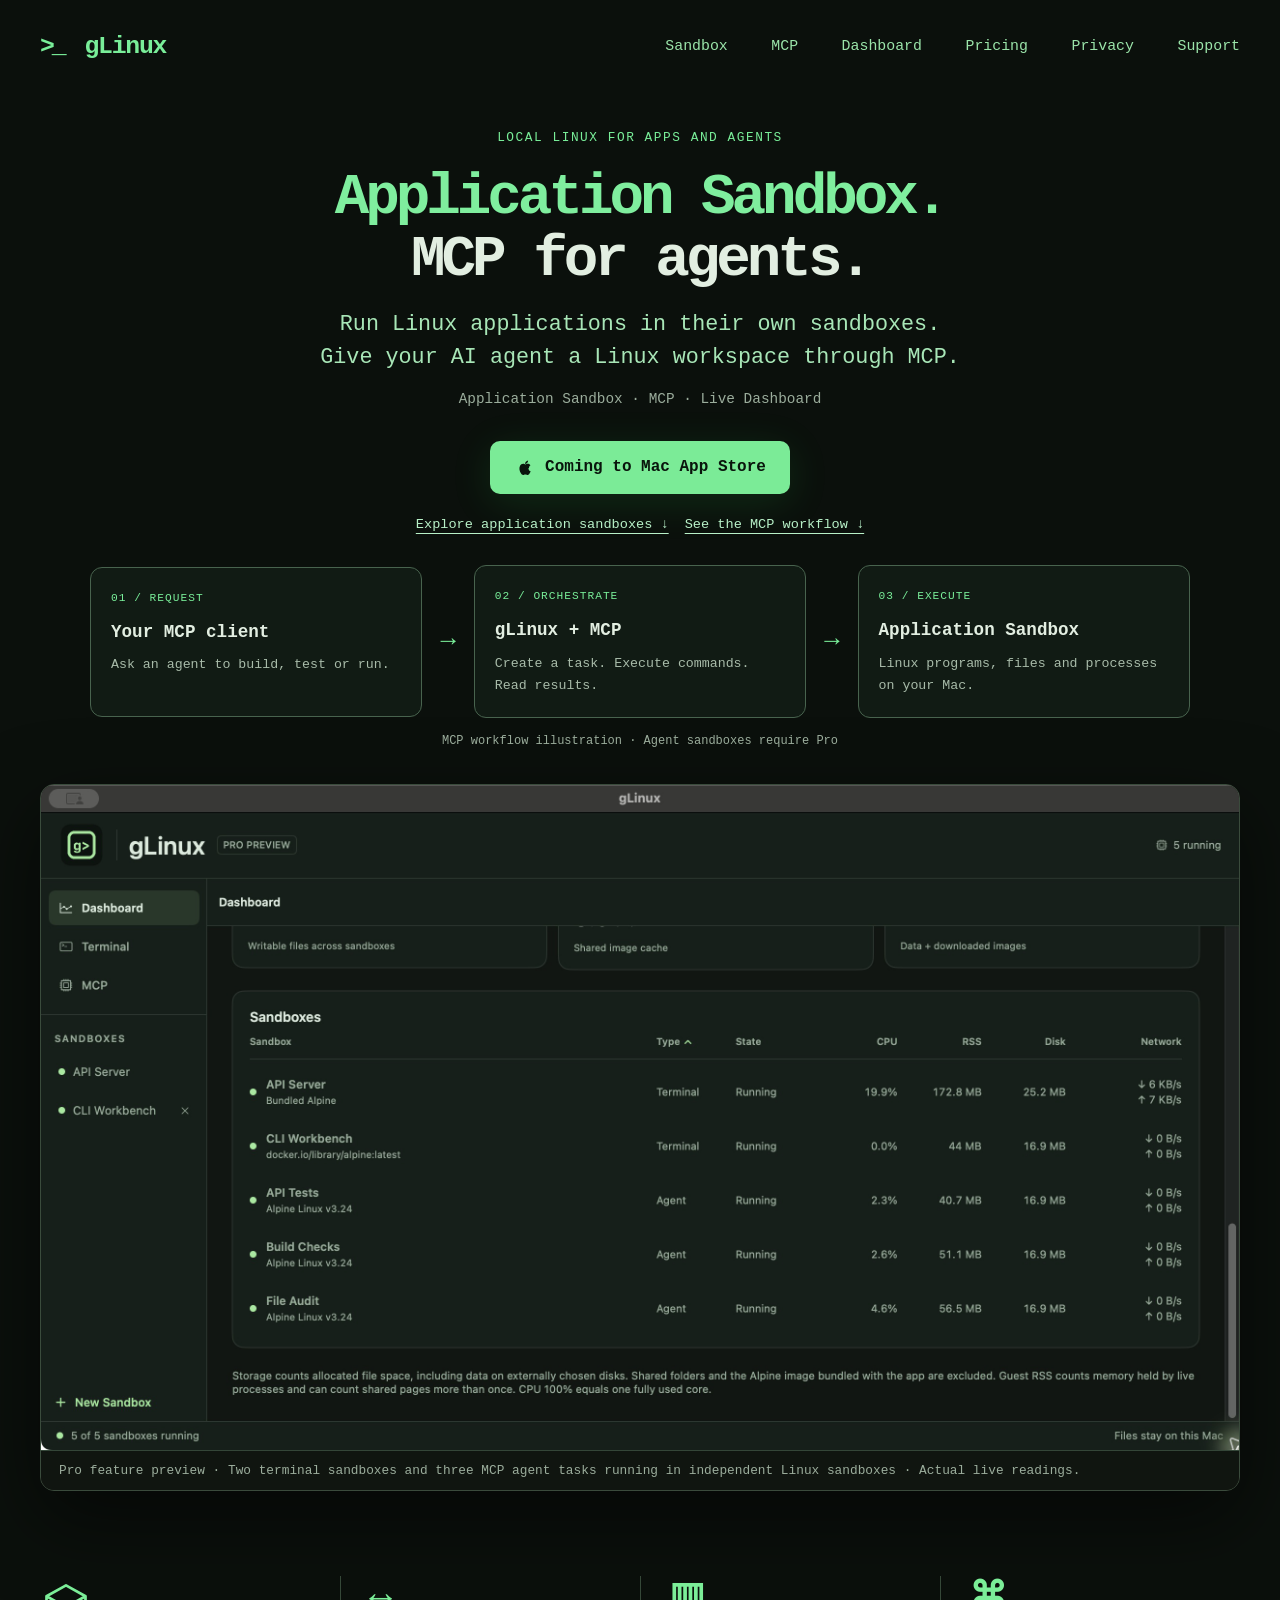
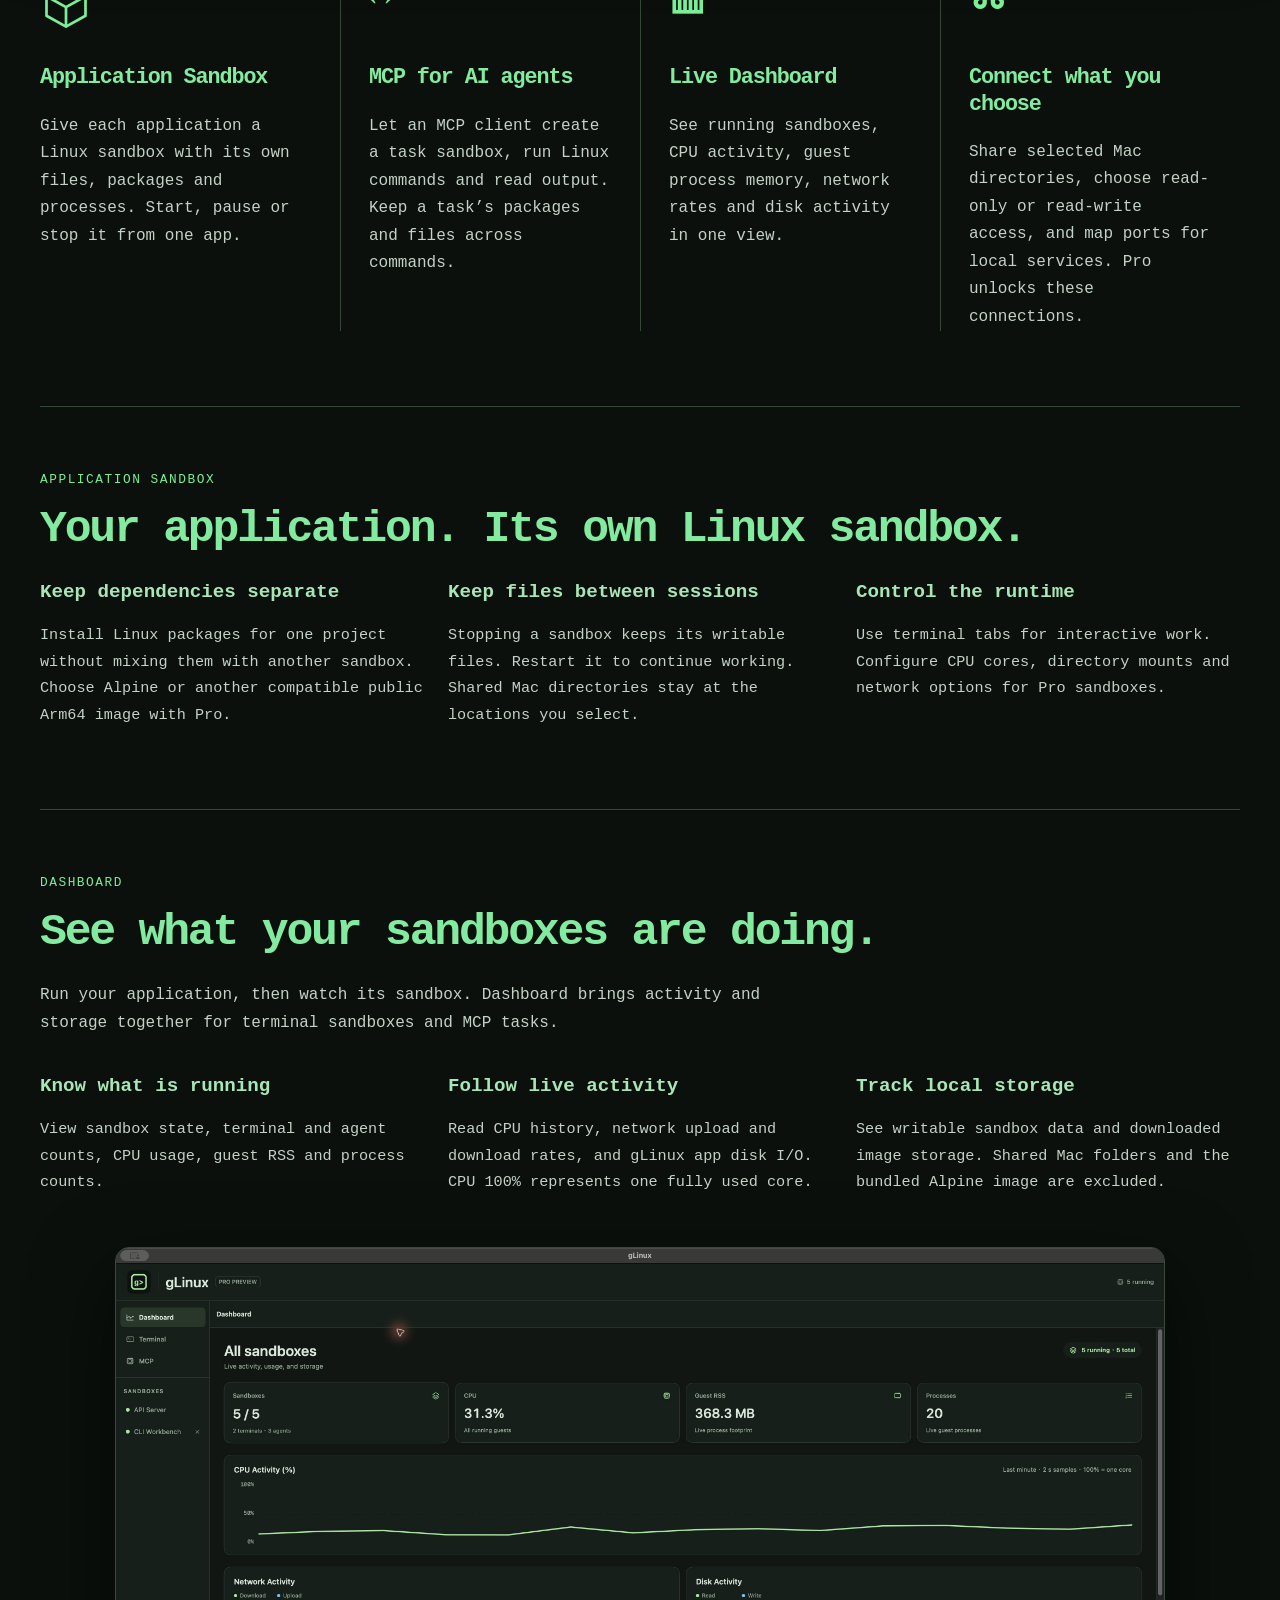
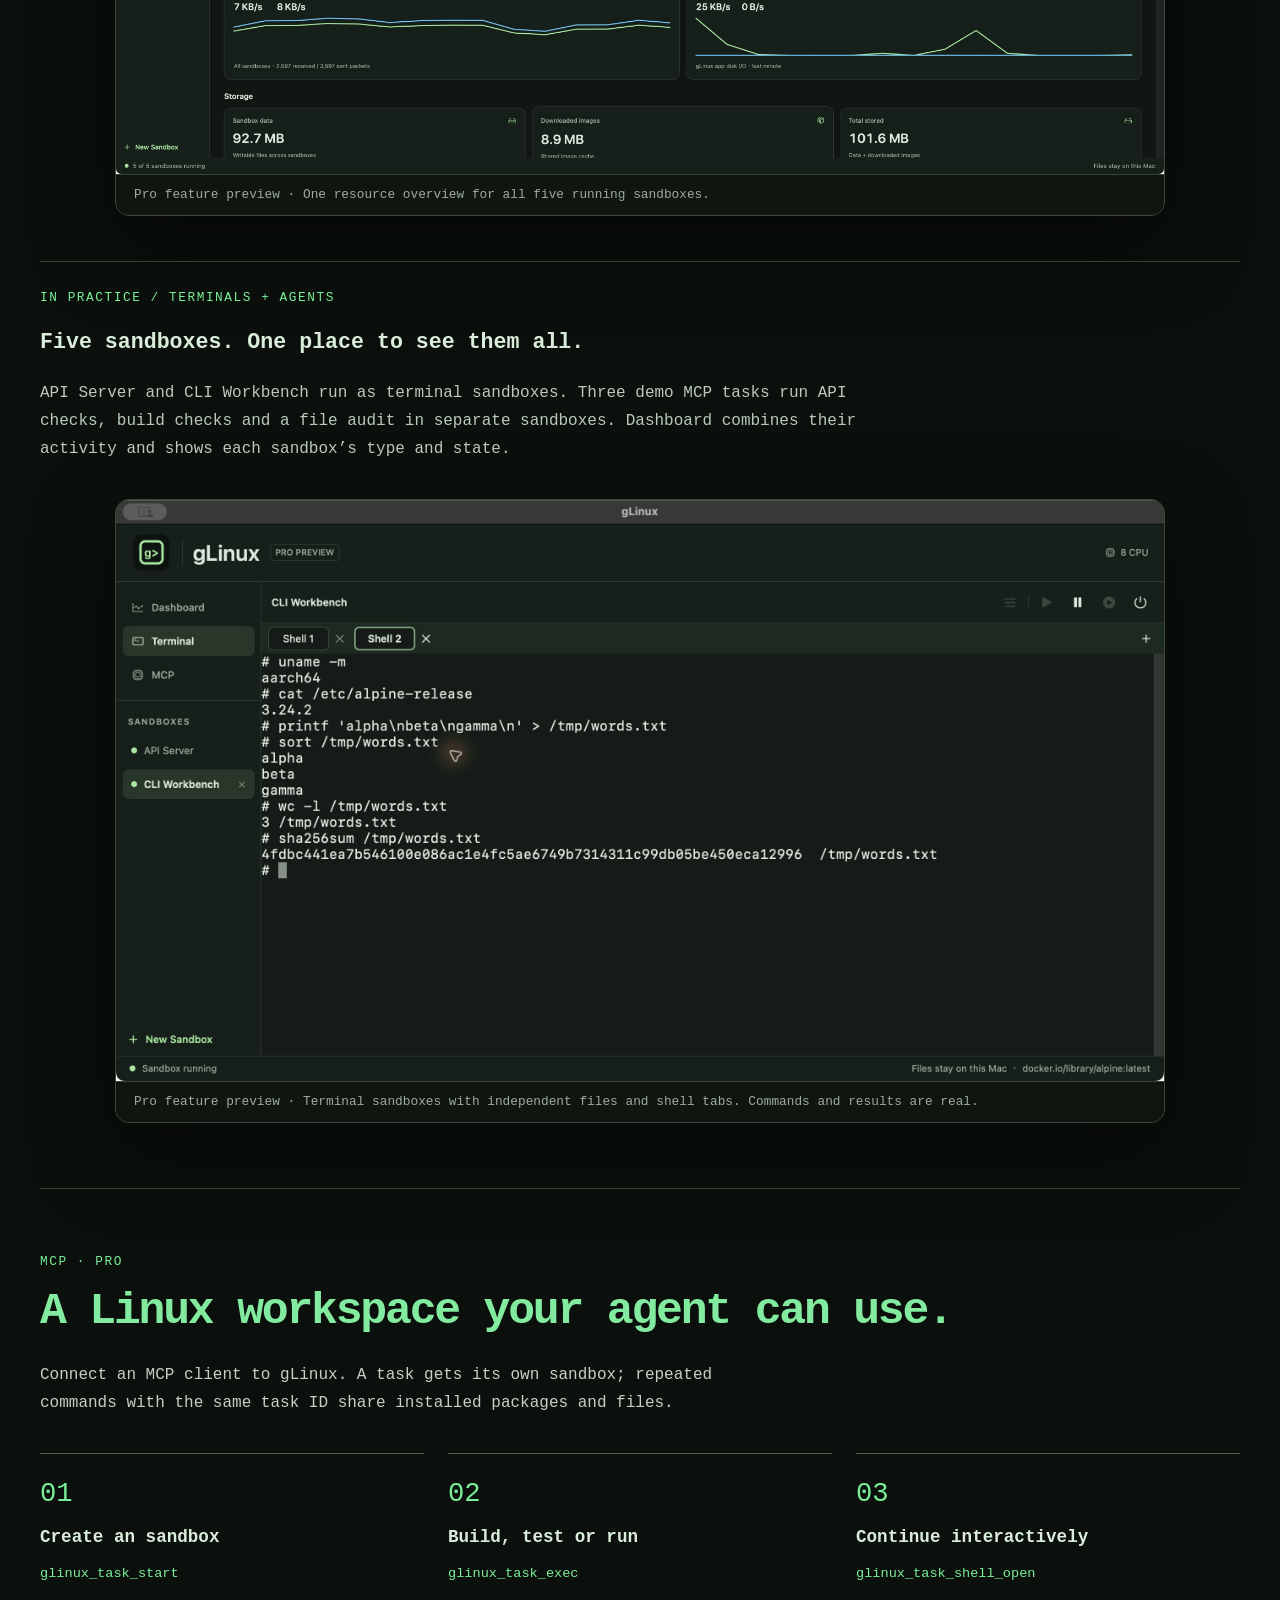
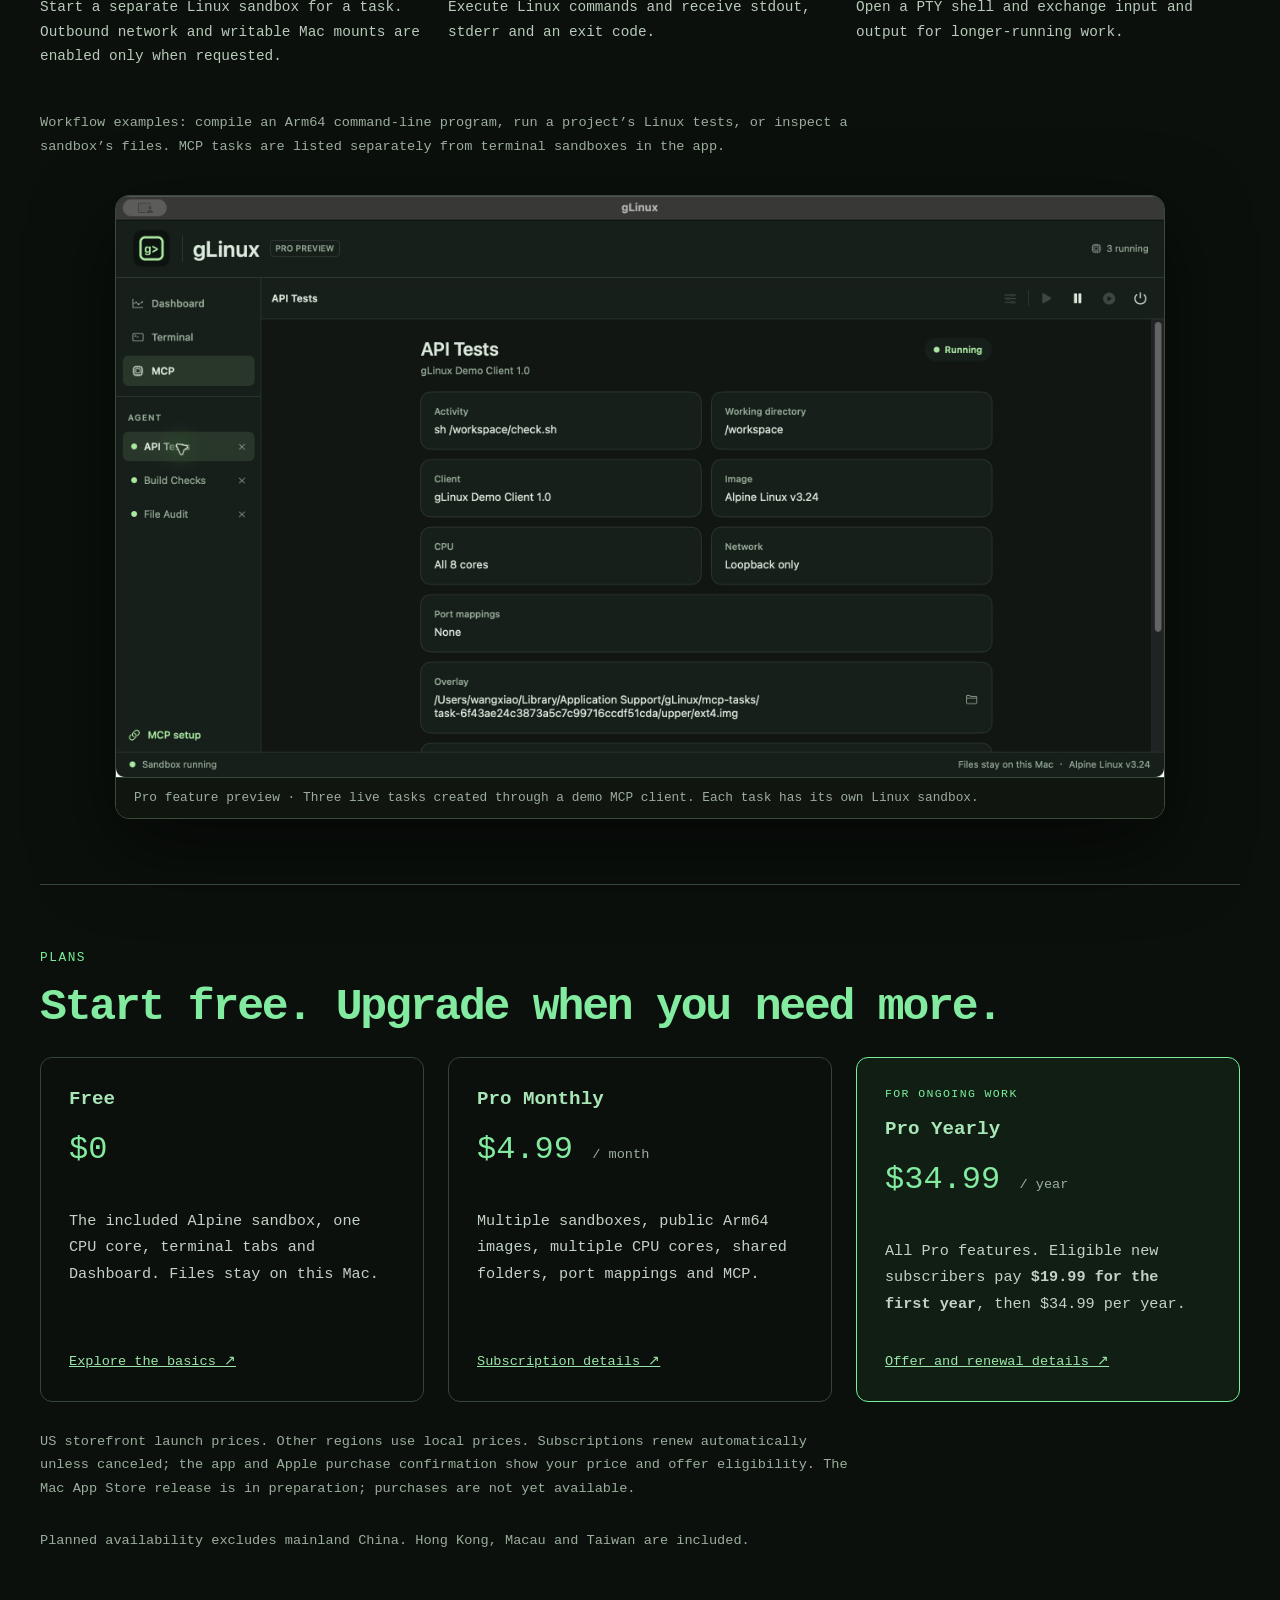
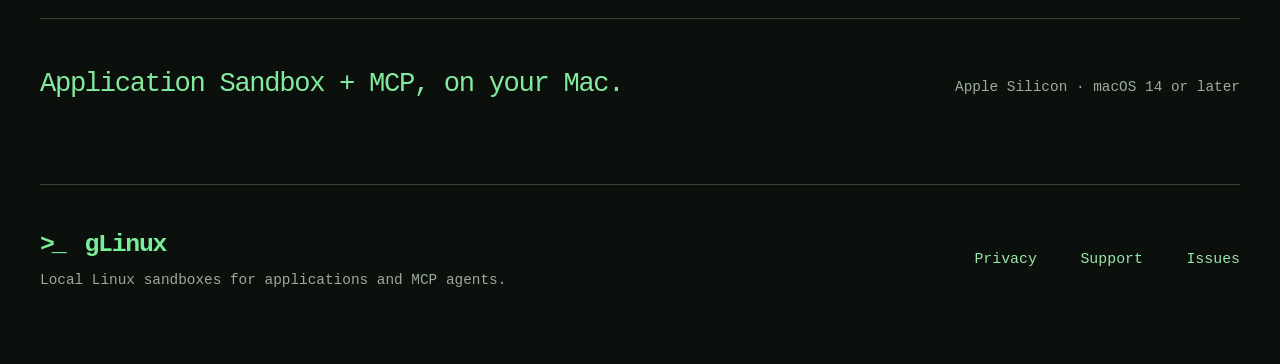
==== commit 93d209ac: "Use sandbox terminology consistently on the landing page" ====
--- a/index.html
+++ b/index.html
@@ -29,7 +29,7 @@
     <section class="hero wrap" aria-labelledby="hero-title">
       <p class="eyebrow">LOCAL LINUX FOR APPS AND AGENTS</p>
       <h1 id="hero-title">Application Sandbox.<br><span class="mcp-emphasis">MCP for agents.</span></h1>
-      <p class="hero-subtitle">Run Linux applications in their own environments.<br>Give your AI agent a Linux workspace through MCP.</p>
+      <p class="hero-subtitle">Run Linux applications in their own sandboxes.<br>Give your AI agent a Linux workspace through MCP.</p>
       <p class="hero-note">Application Sandbox · MCP · Live Dashboard</p>
       <span class="store-status" aria-label="Coming to Mac App Store"><svg viewBox="0 0 24 24" aria-hidden="true"><path fill="currentColor" d="M17.1 12.5c0-2 1.6-3 1.7-3.1-.9-1.4-2.4-1.6-2.9-1.6-1.2-.1-2.2.7-2.8.7-.7 0-1.7-.7-2.7-.7-1.4 0-2.8.9-3.5 2.2-1.5 2.6-.4 6.5 1 8.6.7 1 1.5 2 2.5 2 .9 0 1.2-.6 2.6-.6s1.6.6 2.6.6 1.7-.9 2.3-1.9c.8-1.1 1.1-2.2 1.1-2.3-1.5-.6-2.5-2-2.5-3.9ZM15.1 6.6c.6-.7 1.1-1.7 1-2.6-.9.1-1.9.7-2.5 1.4-.6.7-1.1 1.6-1 2.5.9.1 1.9-.5 2.5-1.3Z"/></svg>Coming to Mac App Store</span>
       <div class="hero-actions"><a href="#sandbox">Explore application sandboxes ↓</a><a href="#mcp">See the MCP workflow ↓</a></div>
@@ -41,16 +41,16 @@
         <div class="workflow-node"><span>03 / EXECUTE</span><strong>Application Sandbox</strong><p>Linux programs, files and processes on your Mac.</p></div>
       </div>
       <p class="workflow-caption">MCP workflow illustration · Agent sandboxes require Pro</p>
-      <figure id="product-overview" class="product-window"><a href="assets/glinux-pro-dashboard-20261009-v2.jpg" aria-label="Open full-size Dashboard screenshot"><img src="assets/glinux-pro-dashboard-20261009-v2.jpg" width="2480" height="1376" alt="gLinux Pro feature preview with two terminal sandboxes and three MCP agent sandboxes running together in Dashboard"></a><figcaption>Pro feature preview · Two terminal sandboxes and three MCP agent tasks running in independent Linux environments · Actual live readings.</figcaption></figure>
+      <figure id="product-overview" class="product-window"><a href="assets/glinux-pro-dashboard-20261009-v2.jpg" aria-label="Open full-size Dashboard screenshot"><img src="assets/glinux-pro-dashboard-20261009-v2.jpg" width="2480" height="1376" alt="gLinux Pro feature preview with two terminal sandboxes and three MCP agent sandboxes running together in Dashboard"></a><figcaption>Pro feature preview · Two terminal sandboxes and three MCP agent tasks running in independent Linux sandboxes · Actual live readings.</figcaption></figure>
     </section>
     <section id="features" class="features wrap" aria-label="Core capabilities">
-      <article><svg class="feature-icon sandbox-icon" viewBox="0 0 48 48" aria-hidden="true" focusable="false"><path d="M24 5 42 15v18L24 43 6 33V15Z M6 15l18 10 18-10 M24 25v18" fill="none" stroke="currentColor" stroke-width="2.5" stroke-linecap="round" stroke-linejoin="round"/></svg><h2>Application Sandbox</h2><p>Give each application a Linux environment with its own files, packages and processes. Start, pause or stop it from one app.</p></article>
+      <article><svg class="feature-icon sandbox-icon" viewBox="0 0 48 48" aria-hidden="true" focusable="false"><path d="M24 5 42 15v18L24 43 6 33V15Z M6 15l18 10 18-10 M24 25v18" fill="none" stroke="currentColor" stroke-width="2.5" stroke-linecap="round" stroke-linejoin="round"/></svg><h2>Application Sandbox</h2><p>Give each application a Linux sandbox with its own files, packages and processes. Start, pause or stop it from one app.</p></article>
       <article><span class="feature-icon" aria-hidden="true">↔</span><h2>MCP for AI agents</h2><p>Let an MCP client create a task sandbox, run Linux commands and read output. Keep a task’s packages and files across commands.</p></article>
       <article><span class="feature-icon" aria-hidden="true">▥</span><h2>Live Dashboard</h2><p>See running sandboxes, CPU activity, guest process memory, network rates and disk activity in one view.</p></article>
       <article><span class="feature-icon" aria-hidden="true">⌘</span><h2>Connect what you choose</h2><p>Share selected Mac directories, choose read-only or read-write access, and map ports for local services. Pro unlocks these connections.</p></article>
     </section>
     <section id="sandbox" class="section wrap" aria-labelledby="sandbox-title">
-      <p class="eyebrow">APPLICATION SANDBOX</p><h2 id="sandbox-title">Your application. Its own Linux environment.</h2>
+      <p class="eyebrow">APPLICATION SANDBOX</p><h2 id="sandbox-title">Your application. Its own Linux sandbox.</h2>
       <div class="pro-grid">
         <article><h3>Keep dependencies separate</h3><p>Install Linux packages for one project without mixing them with another sandbox. Choose Alpine or another compatible public Arm64 image with Pro.</p></article>
         <article><h3>Keep files between sessions</h3><p>Stopping a sandbox keeps its writable files. Restart it to continue working. Shared Mac directories stay at the locations you select.</p></article>
@@ -59,7 +59,7 @@
     </section>
     <section id="dashboard" class="section wrap" aria-labelledby="dashboard-title">
       <p class="eyebrow">DASHBOARD</p><h2 id="dashboard-title">See what your sandboxes are doing.</h2>
-      <p class="section-intro">Run your application, then watch its environment. Dashboard brings activity and storage together for terminal sandboxes and MCP tasks.</p>
+      <p class="section-intro">Run your application, then watch its sandbox. Dashboard brings activity and storage together for terminal sandboxes and MCP tasks.</p>
       <div class="pro-grid">
         <article><h3>Know what is running</h3><p>View sandbox state, terminal and agent counts, CPU usage, guest RSS and process counts.</p></article>
         <article><h3>Follow live activity</h3><p>Read CPU history, network upload and download rates, and gLinux app disk I/O. CPU 100% represents one fully used core.</p></article>
@@ -68,20 +68,20 @@
       <figure class="product-window"><img src="assets/glinux-pro-overview-20261009-v2.jpg" width="3840" height="1928" loading="lazy" alt="gLinux Pro Dashboard showing five running sandboxes, two terminals and three agents, with live CPU, memory, process and network readings"><figcaption>Pro feature preview · One resource overview for all five running sandboxes.</figcaption></figure>
       <div class="scenario">
         <p class="eyebrow">IN PRACTICE / TERMINALS + AGENTS</p><h3>Five sandboxes. One place to see them all.</h3>
-        <p>API Server and CLI Workbench run as terminal sandboxes. Three demo MCP tasks run API checks, build checks and a file audit in separate environments. Dashboard combines their activity and shows each sandbox’s type and state.</p>
+        <p>API Server and CLI Workbench run as terminal sandboxes. Three demo MCP tasks run API checks, build checks and a file audit in separate sandboxes. Dashboard combines their activity and shows each sandbox’s type and state.</p>
         <figure class="product-window"><img src="assets/glinux-pro-terminal-20261009-v2.jpg" width="1980" height="1376" loading="lazy" alt="gLinux Pro feature preview with multiple terminal sandboxes and shell tabs"><figcaption>Pro feature preview · Terminal sandboxes with independent files and shell tabs. Commands and results are real.</figcaption></figure>
       </div>
     </section>
     <section id="mcp" class="section wrap" aria-labelledby="mcp-title">
       <p class="eyebrow">MCP · PRO</p><h2 id="mcp-title">A Linux workspace your agent can use.</h2>
-      <p class="section-intro">Connect an MCP client to gLinux. A task gets its own environment; repeated commands with the same task ID share installed packages and files.</p>
+      <p class="section-intro">Connect an MCP client to gLinux. A task gets its own sandbox; repeated commands with the same task ID share installed packages and files.</p>
       <ol class="mcp-steps">
-        <li><strong>Create an environment</strong><code>glinux_task_start</code><p>Start a separate Linux sandbox for a task. Outbound network and writable Mac mounts are enabled only when requested.</p></li>
+        <li><strong>Create an sandbox</strong><code>glinux_task_start</code><p>Start a separate Linux sandbox for a task. Outbound network and writable Mac mounts are enabled only when requested.</p></li>
         <li><strong>Build, test or run</strong><code>glinux_task_exec</code><p>Execute Linux commands and receive stdout, stderr and an exit code.</p></li>
         <li><strong>Continue interactively</strong><code>glinux_task_shell_open</code><p>Open a PTY shell and exchange input and output for longer-running work.</p></li>
       </ol>
       <p class="section-note">Workflow examples: compile an Arm64 command-line program, run a project’s Linux tests, or inspect a sandbox’s files. MCP tasks are listed separately from terminal sandboxes in the app.</p>
-          <figure class="product-window"><img src="assets/glinux-pro-agents-20261009-v2.jpg" width="1980" height="1376" loading="lazy" alt="gLinux Pro feature preview listing three running MCP agent tasks, their client and current commands"><figcaption>Pro feature preview · Three live tasks created through a demo MCP client. Each task has its own Linux environment.</figcaption></figure>
+          <figure class="product-window"><img src="assets/glinux-pro-agents-20261009-v2.jpg" width="1980" height="1376" loading="lazy" alt="gLinux Pro feature preview listing three running MCP agent tasks, their client and current commands"><figcaption>Pro feature preview · Three live tasks created through a demo MCP client. Each task has its own Linux sandbox.</figcaption></figure>
     </section>
     <section id="pricing" class="section wrap" aria-labelledby="pricing-title">
       <p class="eyebrow">PLANS</p>
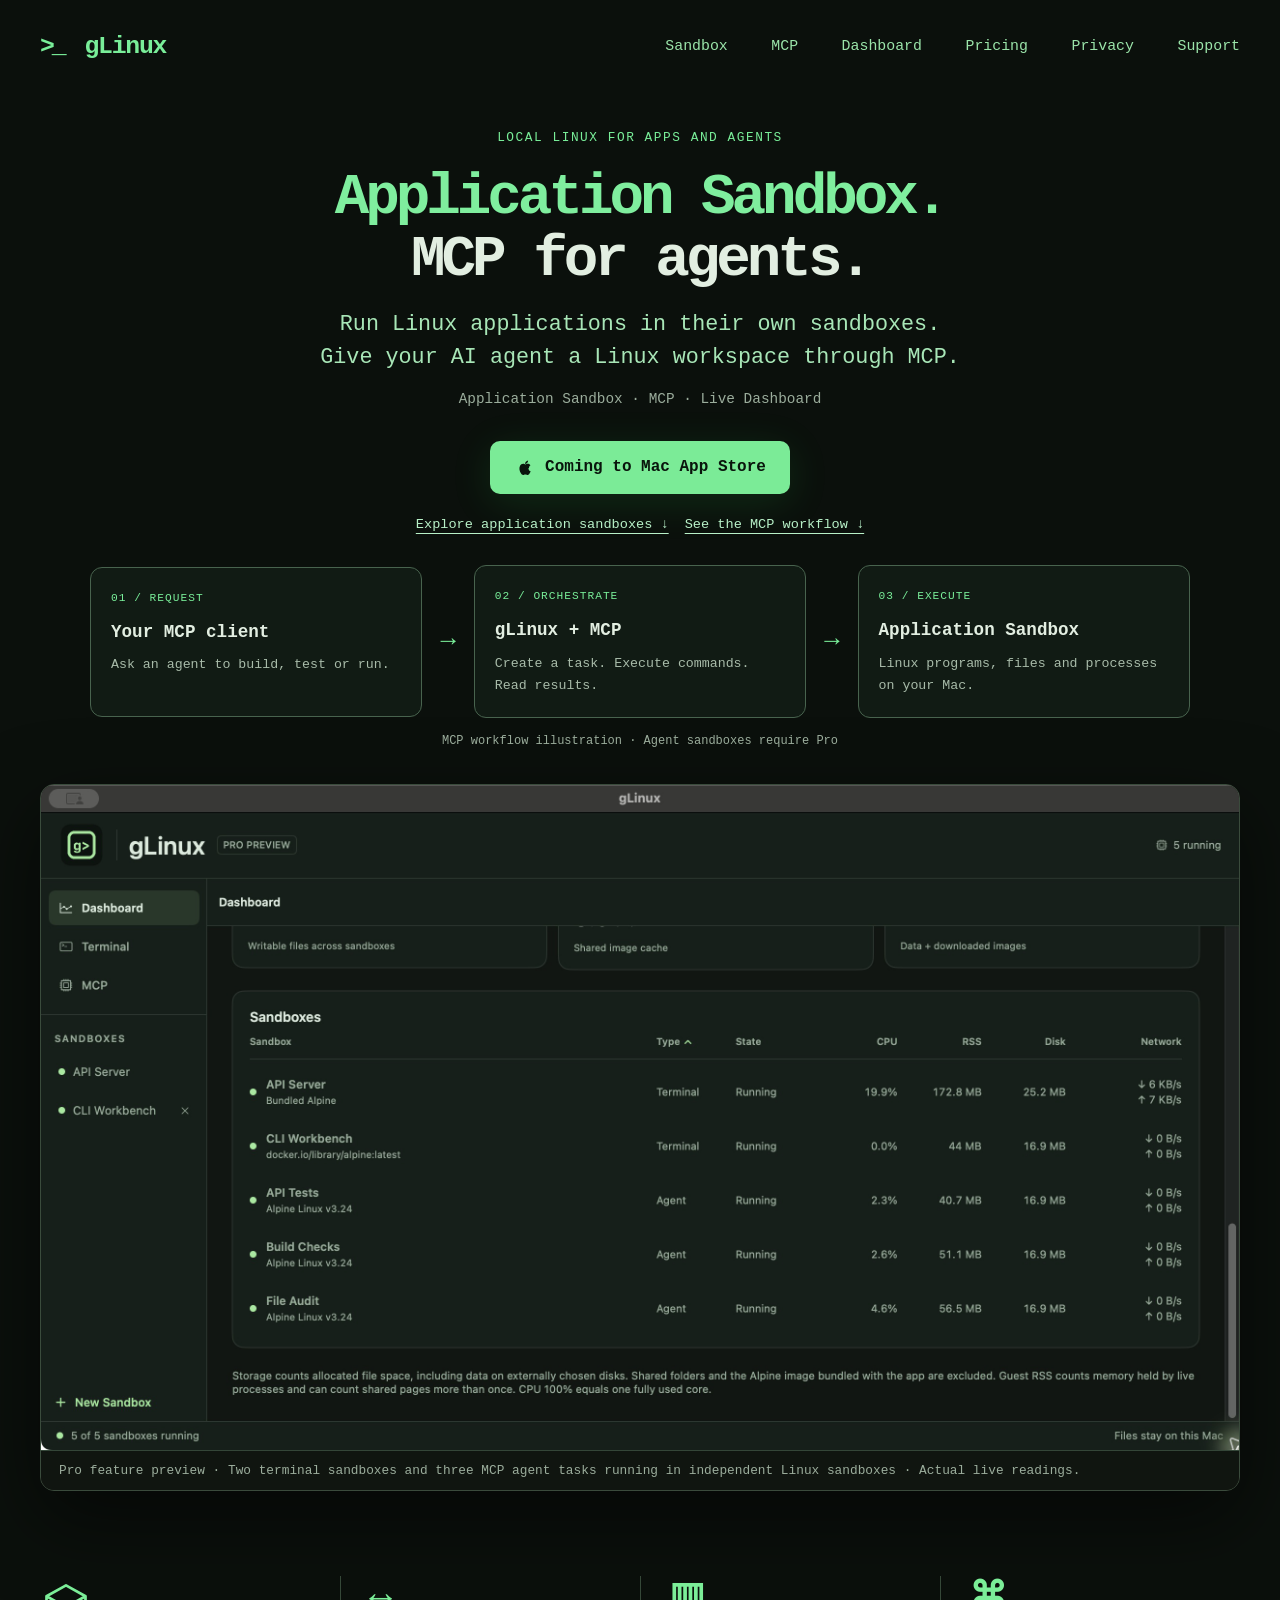
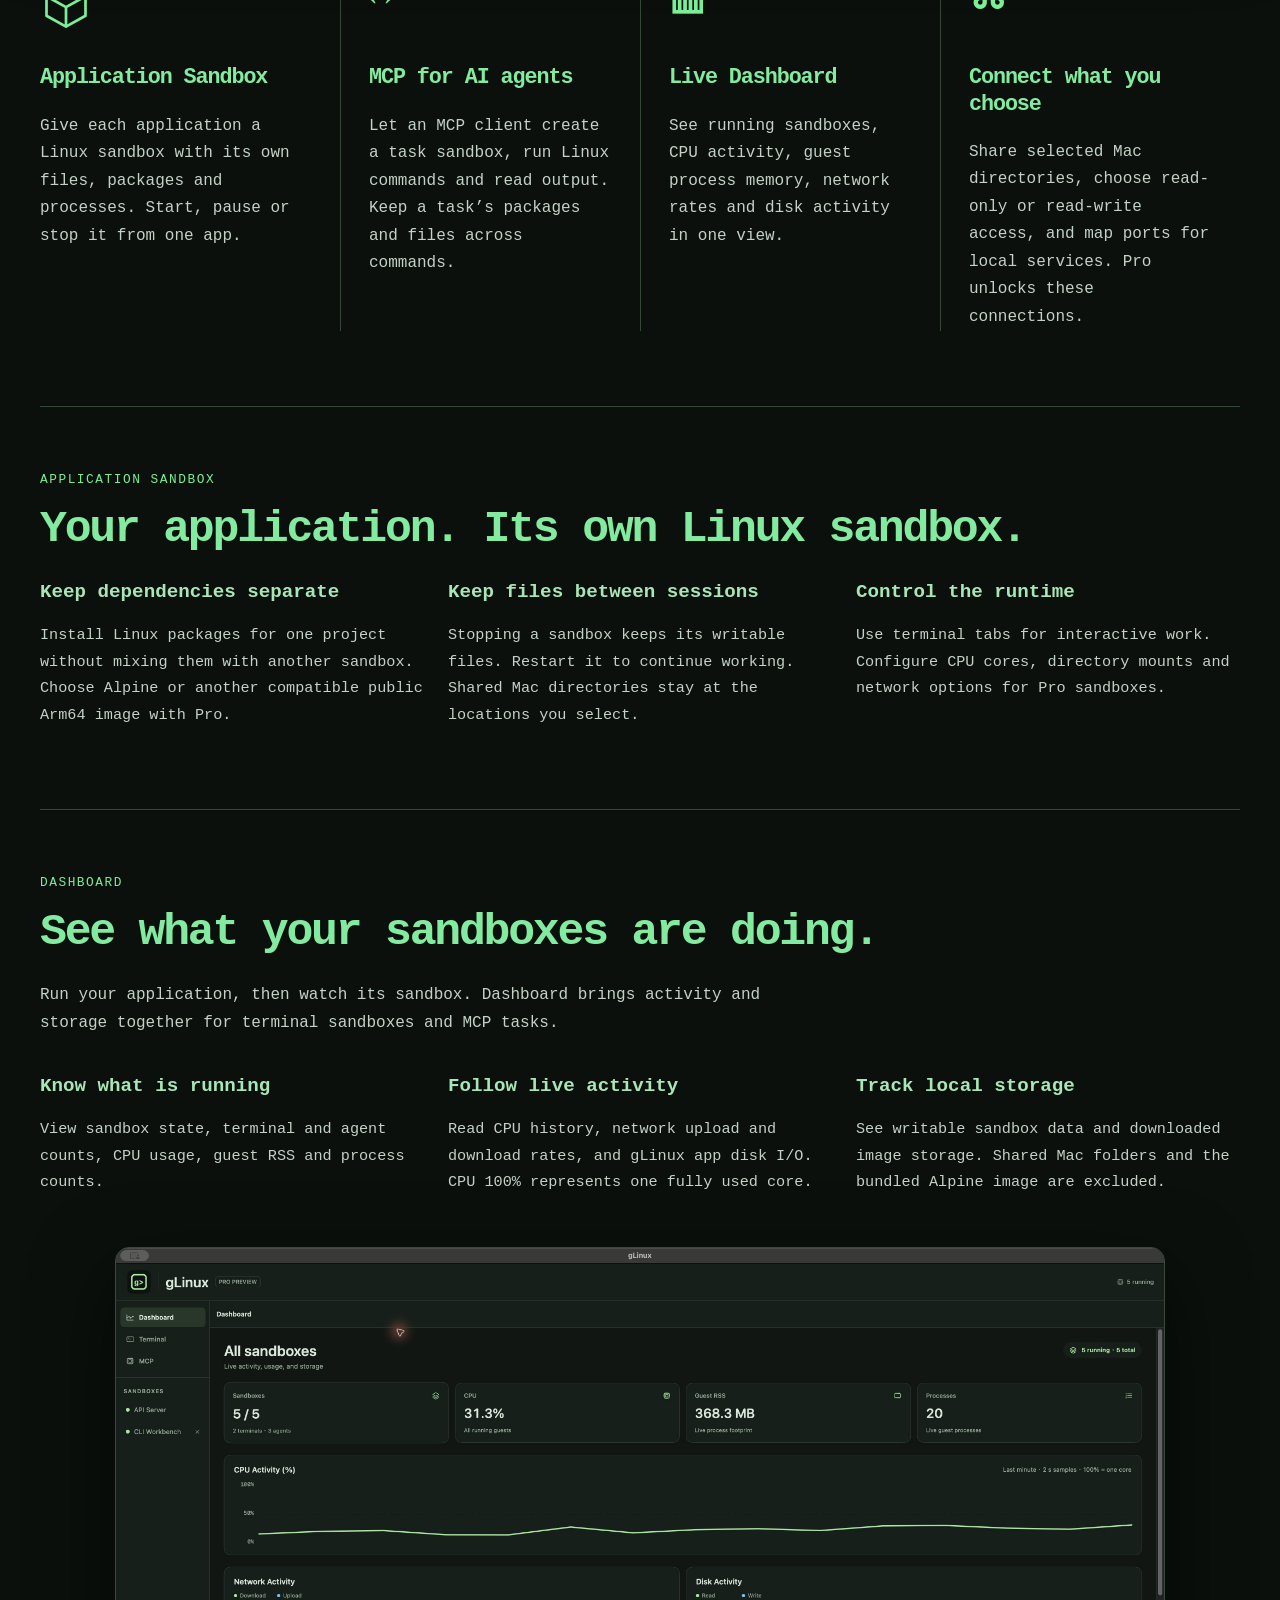
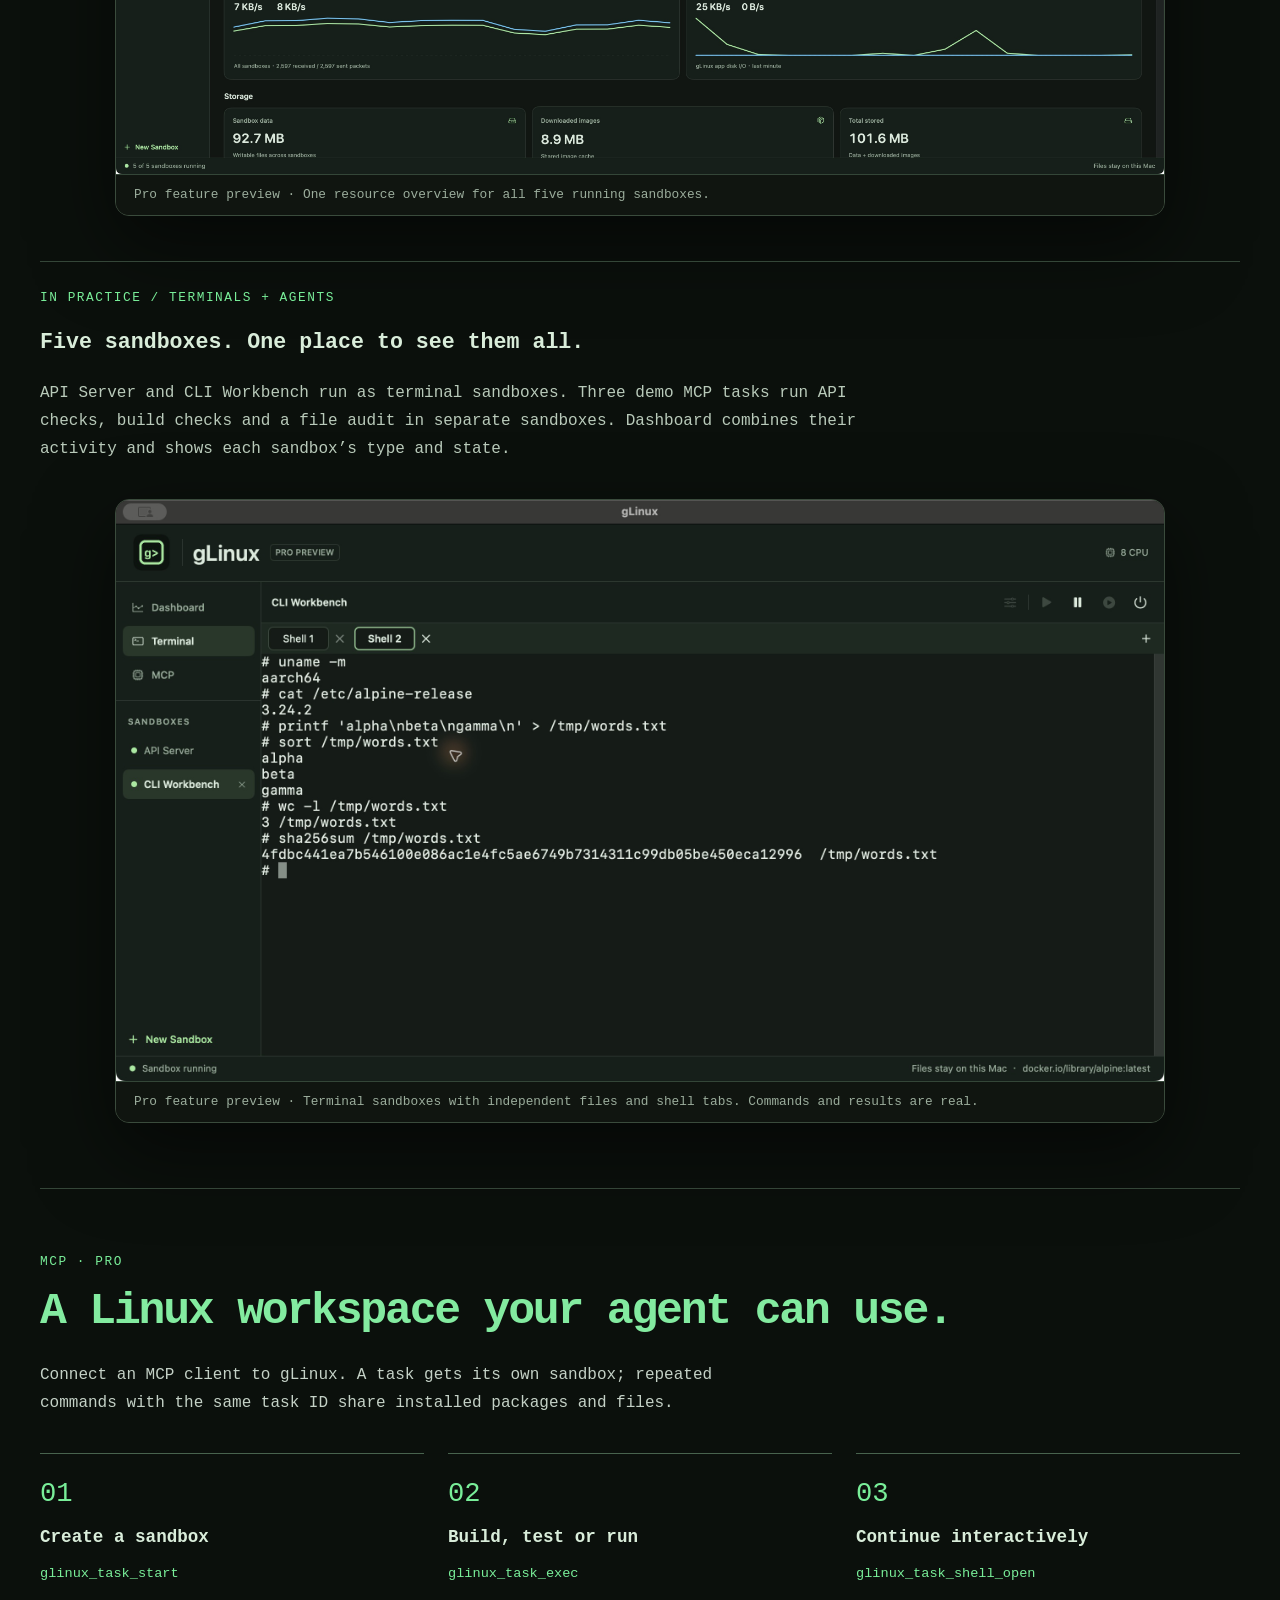
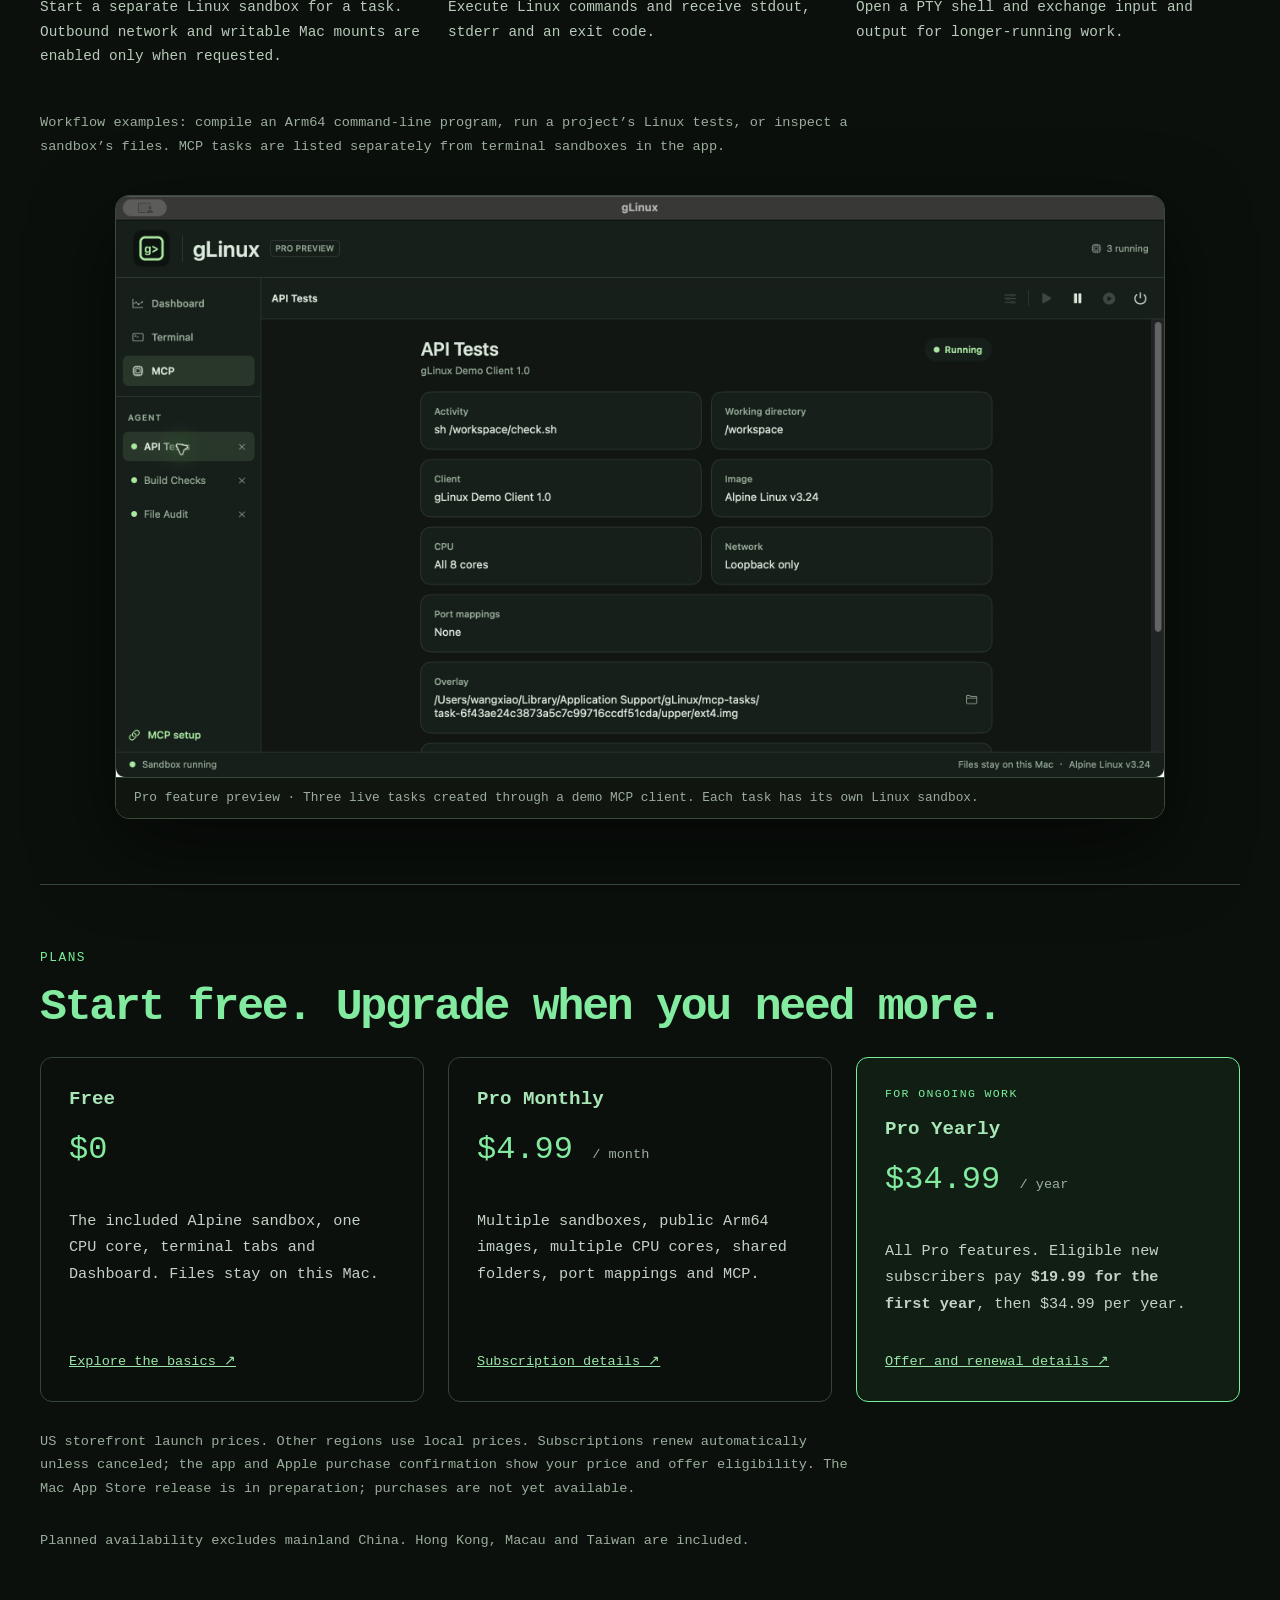
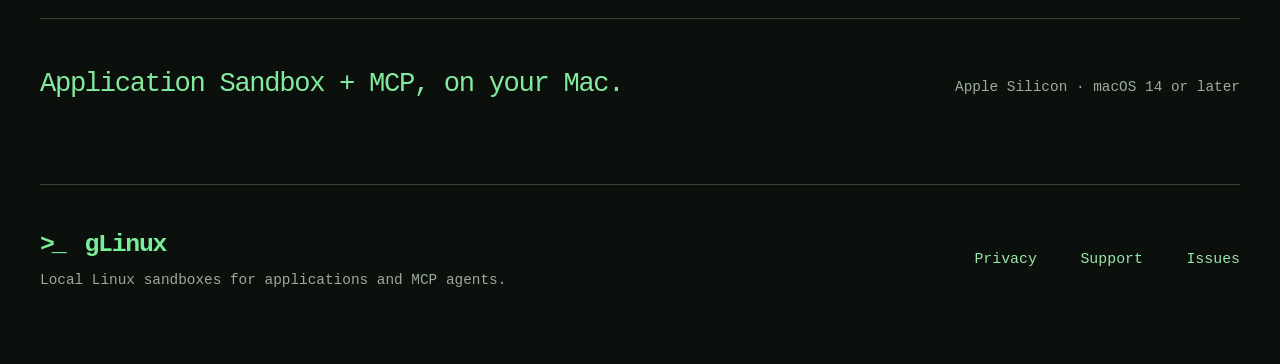
==== commit fc12bbd7: "Correct sandbox wording in MCP workflow" ====
--- a/index.html
+++ b/index.html
@@ -76,7 +76,7 @@
       <p class="eyebrow">MCP · PRO</p><h2 id="mcp-title">A Linux workspace your agent can use.</h2>
       <p class="section-intro">Connect an MCP client to gLinux. A task gets its own sandbox; repeated commands with the same task ID share installed packages and files.</p>
       <ol class="mcp-steps">
-        <li><strong>Create an sandbox</strong><code>glinux_task_start</code><p>Start a separate Linux sandbox for a task. Outbound network and writable Mac mounts are enabled only when requested.</p></li>
+        <li><strong>Create a sandbox</strong><code>glinux_task_start</code><p>Start a separate Linux sandbox for a task. Outbound network and writable Mac mounts are enabled only when requested.</p></li>
         <li><strong>Build, test or run</strong><code>glinux_task_exec</code><p>Execute Linux commands and receive stdout, stderr and an exit code.</p></li>
         <li><strong>Continue interactively</strong><code>glinux_task_shell_open</code><p>Open a PTY shell and exchange input and output for longer-running work.</p></li>
       </ol>
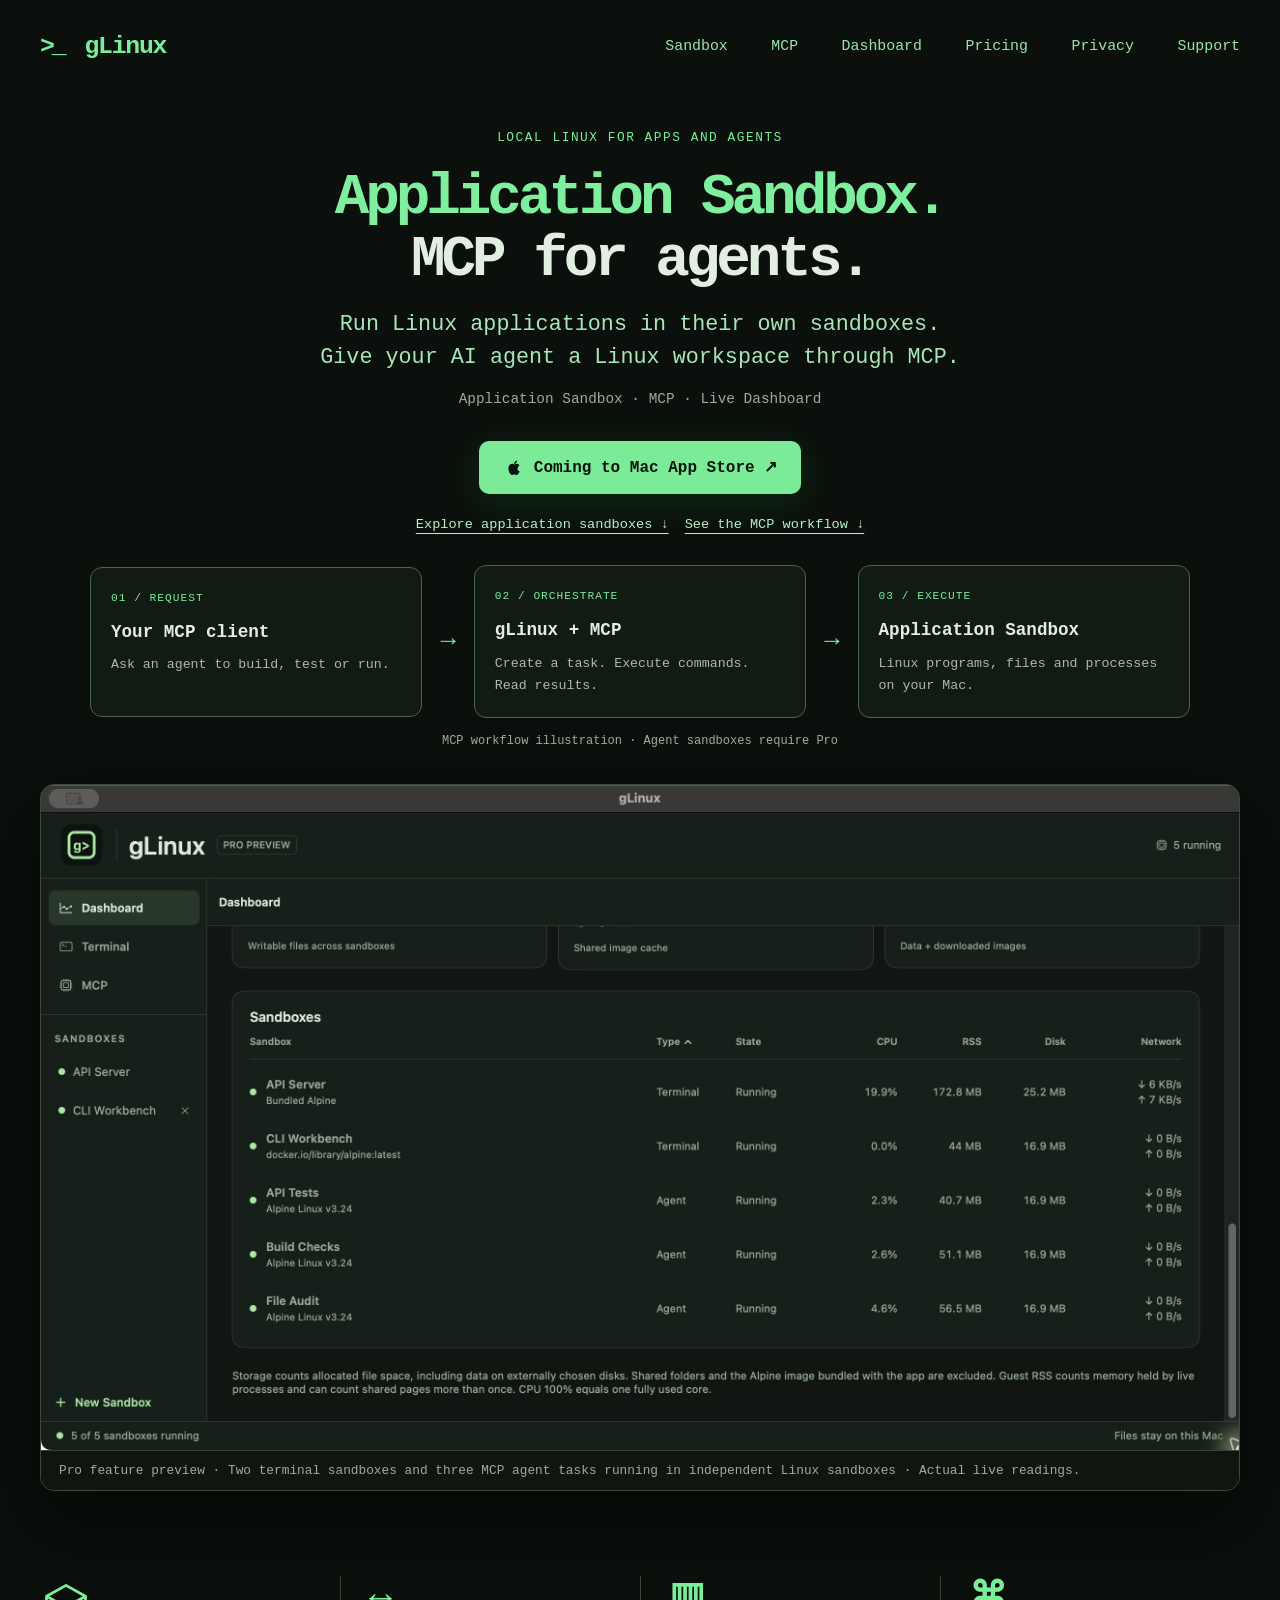
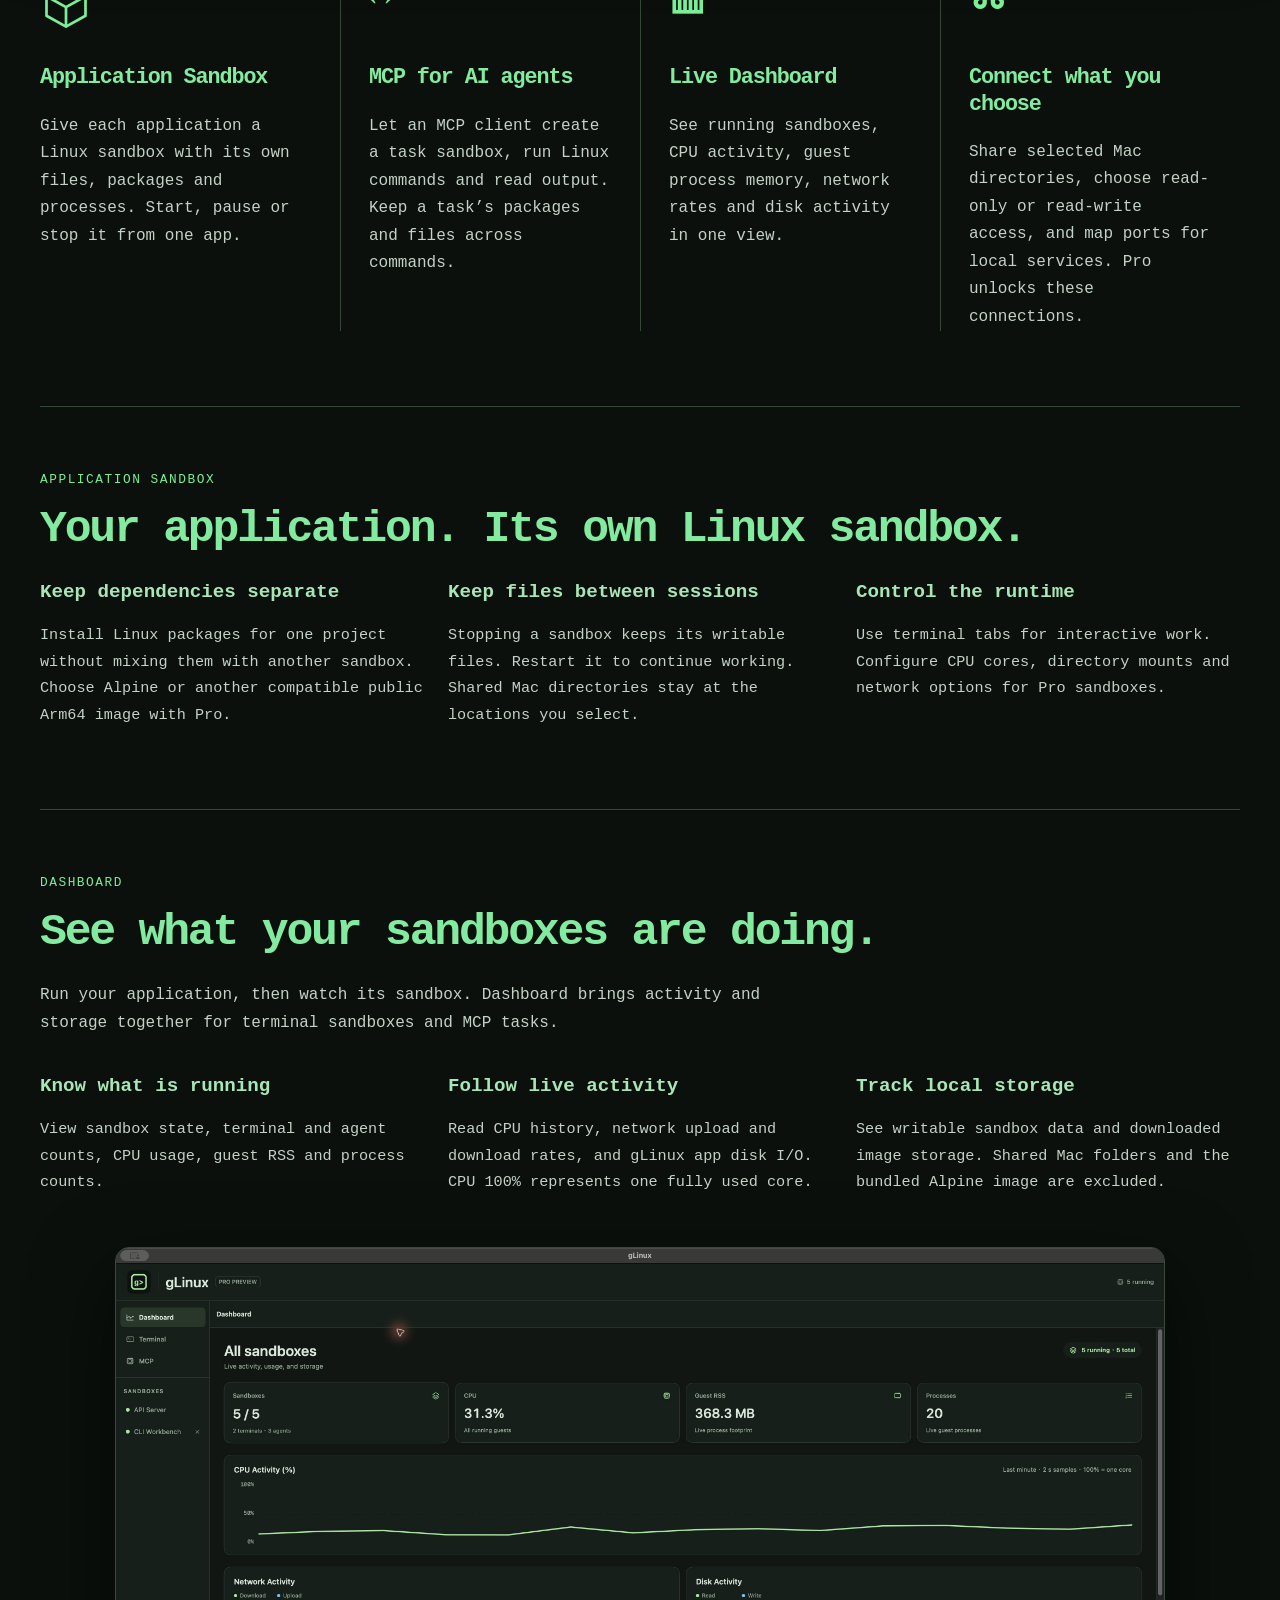
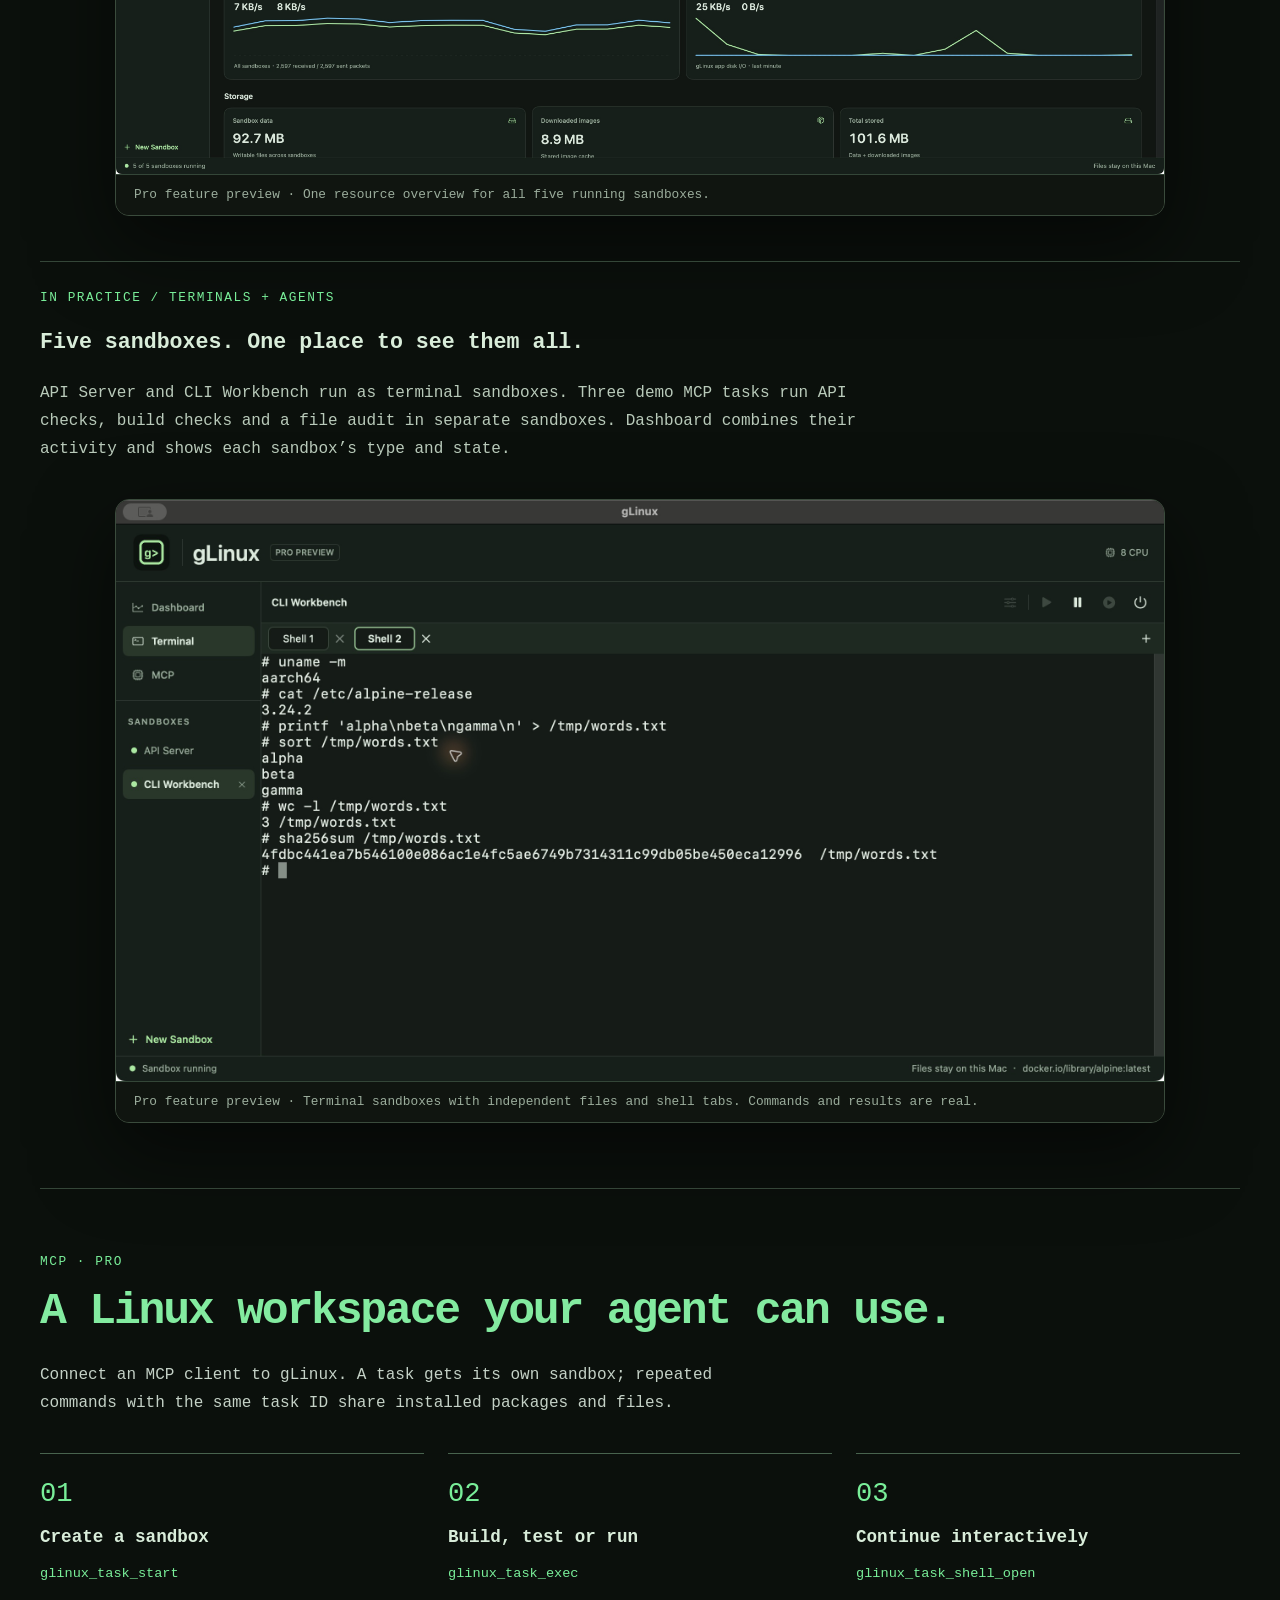
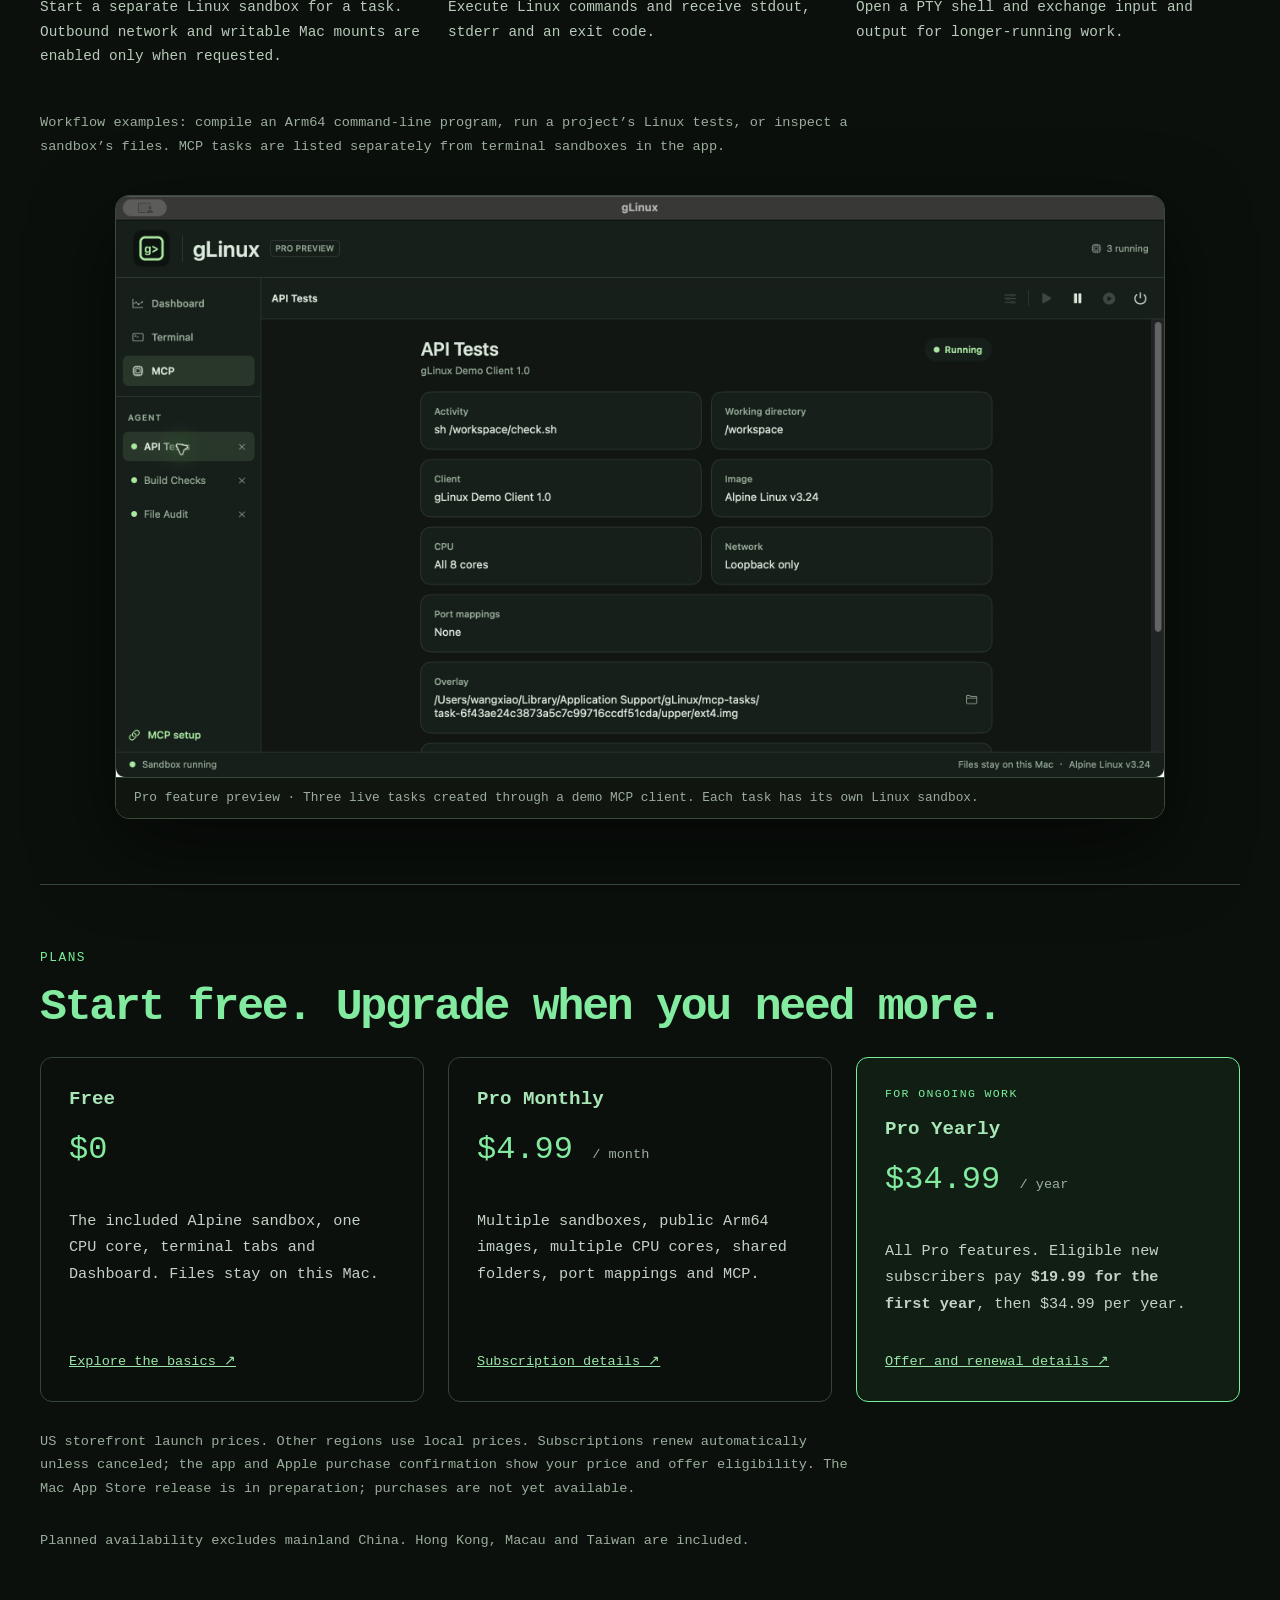
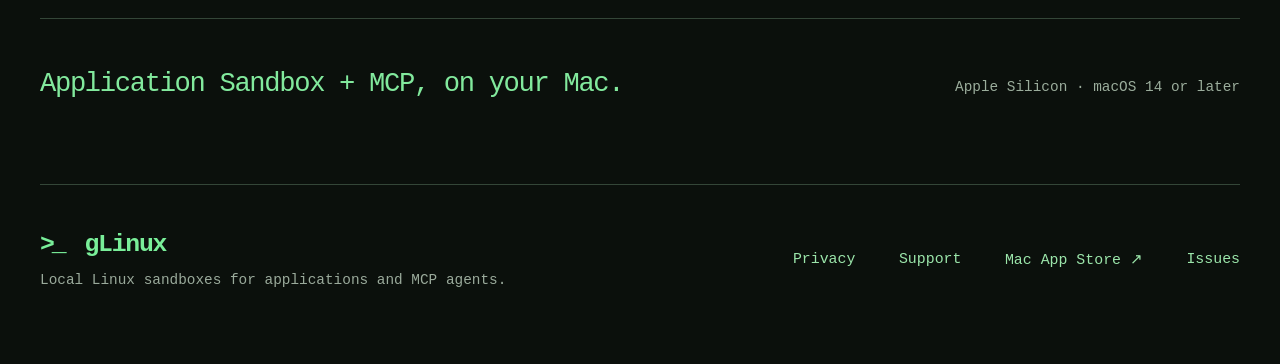
==== commit 11d70571: "Add App Store link and update privacy details for Pro and MCP" ====
--- a/index.html
+++ b/index.html
@@ -31,7 +31,7 @@
       <h1 id="hero-title">Application Sandbox.<br><span class="mcp-emphasis">MCP for agents.</span></h1>
       <p class="hero-subtitle">Run Linux applications in their own sandboxes.<br>Give your AI agent a Linux workspace through MCP.</p>
       <p class="hero-note">Application Sandbox · MCP · Live Dashboard</p>
-      <span class="store-status" aria-label="Coming to Mac App Store"><svg viewBox="0 0 24 24" aria-hidden="true"><path fill="currentColor" d="M17.1 12.5c0-2 1.6-3 1.7-3.1-.9-1.4-2.4-1.6-2.9-1.6-1.2-.1-2.2.7-2.8.7-.7 0-1.7-.7-2.7-.7-1.4 0-2.8.9-3.5 2.2-1.5 2.6-.4 6.5 1 8.6.7 1 1.5 2 2.5 2 .9 0 1.2-.6 2.6-.6s1.6.6 2.6.6 1.7-.9 2.3-1.9c.8-1.1 1.1-2.2 1.1-2.3-1.5-.6-2.5-2-2.5-3.9ZM15.1 6.6c.6-.7 1.1-1.7 1-2.6-.9.1-1.9.7-2.5 1.4-.6.7-1.1 1.6-1 2.5.9.1 1.9-.5 2.5-1.3Z"/></svg>Coming to Mac App Store</span>
+      <a class="store-status" href="https://apps.apple.com/app/id6820817907" aria-label="gLinux on the Mac App Store, coming soon"><svg viewBox="0 0 24 24" aria-hidden="true"><path fill="currentColor" d="M17.1 12.5c0-2 1.6-3 1.7-3.1-.9-1.4-2.4-1.6-2.9-1.6-1.2-.1-2.2.7-2.8.7-.7 0-1.7-.7-2.7-.7-1.4 0-2.8.9-3.5 2.2-1.5 2.6-.4 6.5 1 8.6.7 1 1.5 2 2.5 2 .9 0 1.2-.6 2.6-.6s1.6.6 2.6.6 1.7-.9 2.3-1.9c.8-1.1 1.1-2.2 1.1-2.3-1.5-.6-2.5-2-2.5-3.9ZM15.1 6.6c.6-.7 1.1-1.7 1-2.6-.9.1-1.9.7-2.5 1.4-.6.7-1.1 1.6-1 2.5.9.1 1.9-.5 2.5-1.3Z"/></svg>Coming to Mac App Store ↗</a>
       <div class="hero-actions"><a href="#sandbox">Explore application sandboxes ↓</a><a href="#mcp">See the MCP workflow ↓</a></div>
       <div class="workflow" role="img" aria-label="An MCP client sends requests to gLinux, which runs commands in a task's Linux application sandbox and returns output.">
         <div class="workflow-node"><span>01 / REQUEST</span><strong>Your MCP client</strong><p>Ask an agent to build, test or run.</p></div>
@@ -97,6 +97,6 @@
 
     <section class="closing wrap"><p>Application Sandbox + MCP, on your Mac.</p><span>Apple Silicon · macOS 14 or later</span></section>
   </main>
-  <footer class="footer wrap"><div><a class="brand" href="./"><span class="prompt" aria-hidden="true">&gt;_</span> gLinux</a><p>Local Linux sandboxes for applications and MCP agents.</p></div><nav aria-label="Footer navigation"><a href="privacy.html">Privacy</a><a href="support.html">Support</a><a href="https://github.com/sirouni/glinux-legal/issues">Issues</a></nav></footer>
+  <footer class="footer wrap"><div><a class="brand" href="./"><span class="prompt" aria-hidden="true">&gt;_</span> gLinux</a><p>Local Linux sandboxes for applications and MCP agents.</p></div><nav aria-label="Footer navigation"><a href="privacy.html">Privacy</a><a href="support.html">Support</a><a href="https://apps.apple.com/app/id6820817907">Mac App Store ↗</a><a href="https://github.com/sirouni/glinux-legal/issues">Issues</a></nav></footer>
 </body>
 </html>
--- a/landing.css
+++ b/landing.css
@@ -38,3 +38,5 @@
 .hero .product-window{width:min(1240px,100%)}
 
 .sandbox-icon{flex-shrink:0;overflow:visible}
+
+.store-status{text-decoration:none}.store-status:hover{background:#91f4a7}
